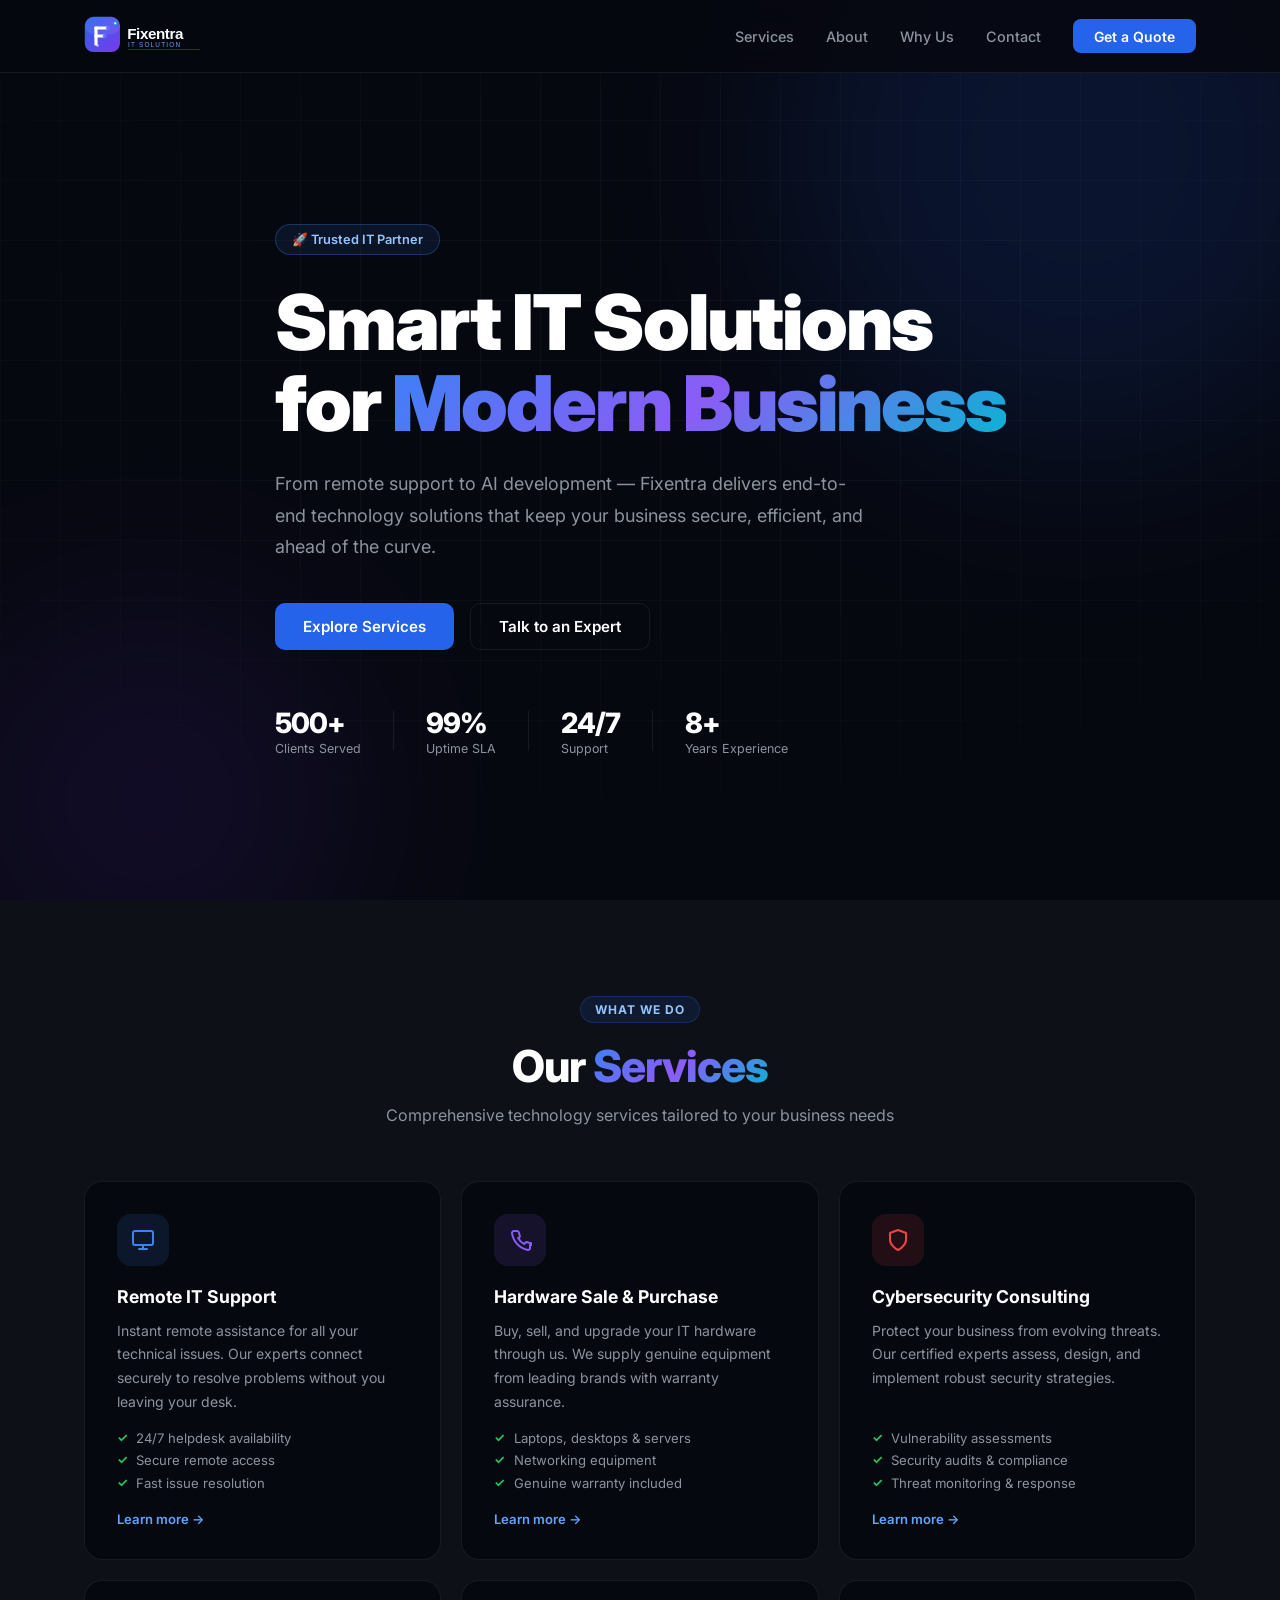
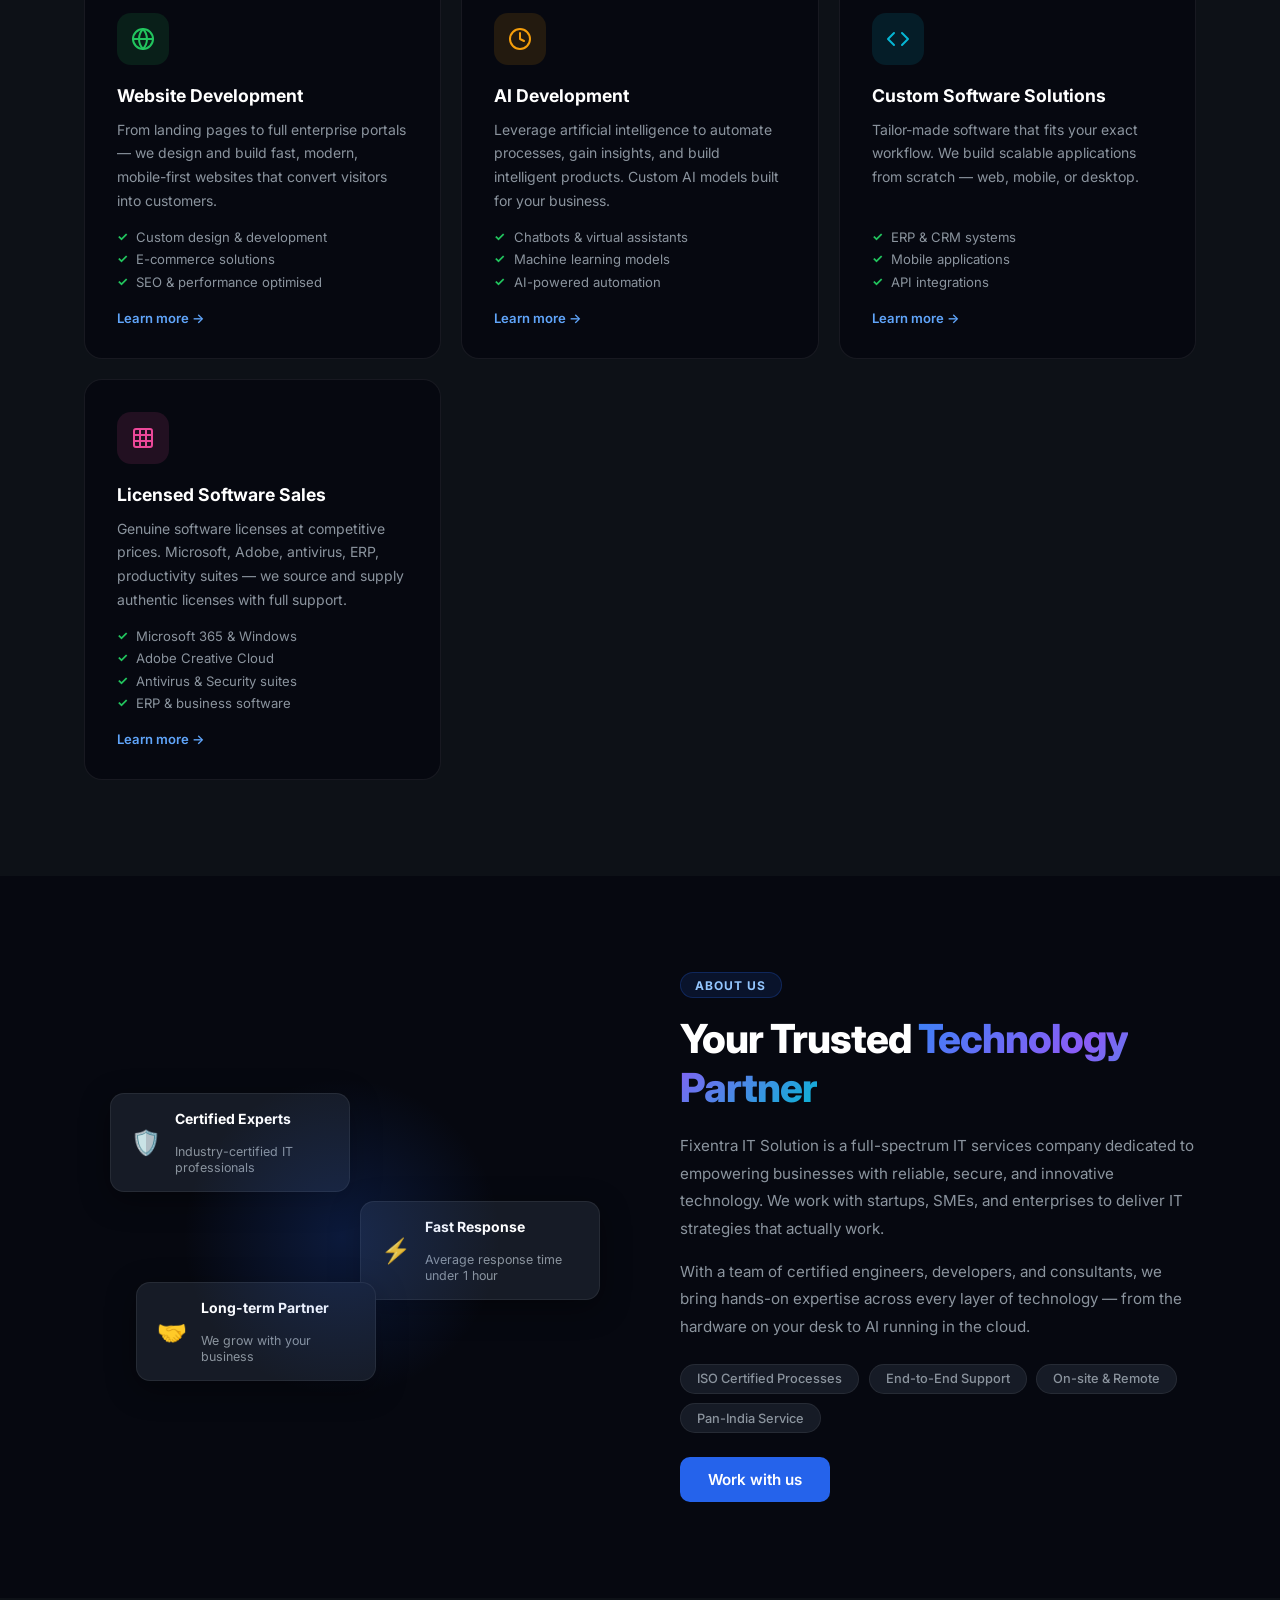
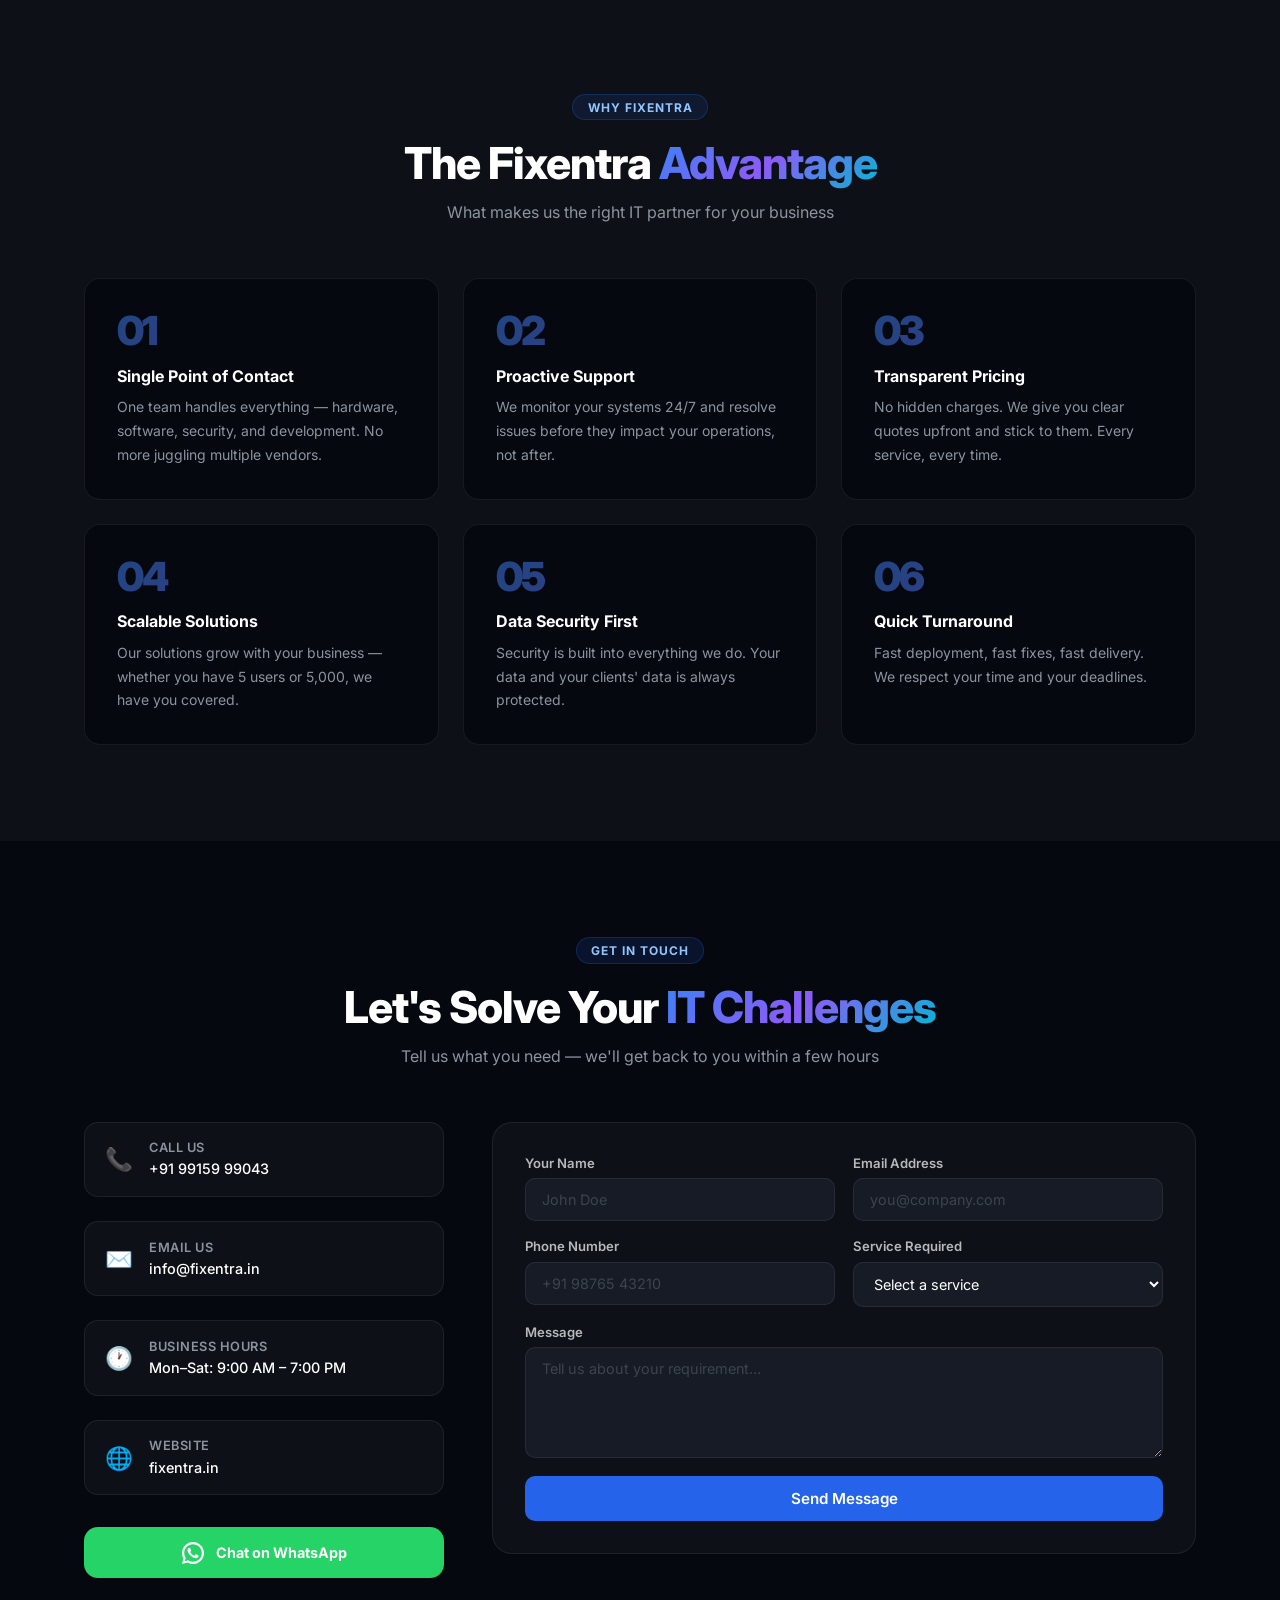
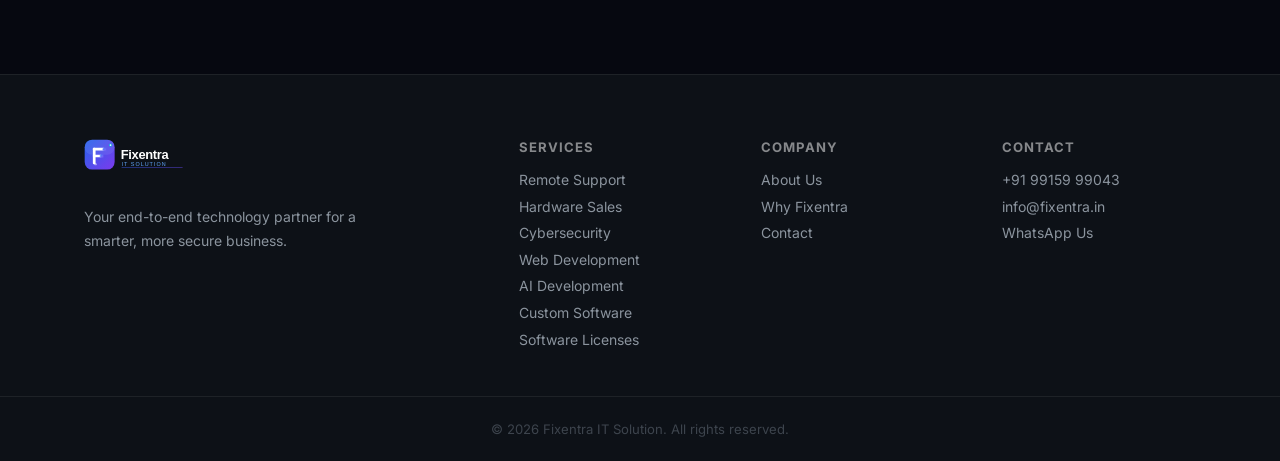
==== index.html @ c69f8faa "Add SVG logo and icon — nav, footer, favicon" ====
<!DOCTYPE html>
<html lang="en">
<head>
  <meta charset="UTF-8"/>
  <meta name="viewport" content="width=device-width, initial-scale=1.0"/>
  <meta name="description" content="Fixentra IT Solution — Remote Support, Cybersecurity, Web & AI Development, Hardware, Software Licensing and more."/>
  <title>Fixentra IT Solution</title>
  <link rel="icon" type="image/svg+xml" href="logo-icon.svg"/>
  <link rel="stylesheet" href="style.css"/>
  <link href="https://fonts.googleapis.com/css2?family=Inter:wght@300;400;500;600;700;800;900&display=swap" rel="stylesheet"/>
</head>
<body>

<!-- ═══ NAV ═══ -->
<nav class="nav" id="nav">
  <div class="nav-inner">
    <a href="#" class="nav-logo">
      <img src="logo.svg" alt="Fixentra IT Solution" class="nav-logo-img"/>
    </a>
    <ul class="nav-links">
      <li><a href="#services">Services</a></li>
      <li><a href="#about">About</a></li>
      <li><a href="#why">Why Us</a></li>
      <li><a href="#contact">Contact</a></li>
    </ul>
    <a href="#contact" class="nav-cta">Get a Quote</a>
    <button class="hamburger" id="hamburger">
      <span></span><span></span><span></span>
    </button>
  </div>
  <div class="mobile-menu" id="mobile-menu">
    <a href="#services" class="mob-link">Services</a>
    <a href="#about"    class="mob-link">About</a>
    <a href="#why"      class="mob-link">Why Us</a>
    <a href="#contact"  class="mob-link">Contact</a>
    <a href="#contact"  class="mob-link cta-mob">Get a Quote</a>
  </div>
</nav>

<!-- ═══ HERO ═══ -->
<section class="hero" id="home">
  <div class="hero-bg">
    <div class="hero-grid"></div>
    <div class="hero-glow g1"></div>
    <div class="hero-glow g2"></div>
  </div>
  <div class="container hero-content">
    <div class="hero-badge">🚀 Trusted IT Partner</div>
    <h1>Smart IT Solutions<br/>for <span class="gradient-text">Modern Business</span></h1>
    <p class="hero-sub">From remote support to AI development — Fixentra delivers end-to-end technology solutions that keep your business secure, efficient, and ahead of the curve.</p>
    <div class="hero-btns">
      <a href="#services" class="btn-primary">Explore Services</a>
      <a href="#contact"  class="btn-outline">Talk to an Expert</a>
    </div>
    <div class="hero-stats">
      <div class="h-stat"><span class="h-num">500+</span><span class="h-lbl">Clients Served</span></div>
      <div class="h-divider"></div>
      <div class="h-stat"><span class="h-num">99%</span><span class="h-lbl">Uptime SLA</span></div>
      <div class="h-divider"></div>
      <div class="h-stat"><span class="h-num">24/7</span><span class="h-lbl">Support</span></div>
      <div class="h-divider"></div>
      <div class="h-stat"><span class="h-num">8+</span><span class="h-lbl">Years Experience</span></div>
    </div>
  </div>
</section>

<!-- ═══ SERVICES ═══ -->
<section class="services section" id="services">
  <div class="container">
    <div class="section-head">
      <span class="section-tag">What We Do</span>
      <h2>Our <span class="gradient-text">Services</span></h2>
      <p>Comprehensive technology services tailored to your business needs</p>
    </div>
    <div class="services-grid">

      <div class="service-card" data-color="#3b82f6">
        <div class="sc-icon" style="background:rgba(59,130,246,.12);color:#3b82f6">
          <svg viewBox="0 0 24 24"><rect x="2" y="3" width="20" height="14" rx="2"/><line x1="8" y1="21" x2="16" y2="21"/><line x1="12" y1="17" x2="12" y2="21"/></svg>
        </div>
        <h3>Remote IT Support</h3>
        <p>Instant remote assistance for all your technical issues. Our experts connect securely to resolve problems without you leaving your desk.</p>
        <ul class="sc-list">
          <li>24/7 helpdesk availability</li>
          <li>Secure remote access</li>
          <li>Fast issue resolution</li>
        </ul>
        <a href="#contact" class="sc-link">Learn more →</a>
      </div>

      <div class="service-card" data-color="#8b5cf6">
        <div class="sc-icon" style="background:rgba(139,92,246,.12);color:#8b5cf6">
          <svg viewBox="0 0 24 24"><path d="M22 16.92v3a2 2 0 01-2.18 2A19.79 19.79 0 014 5.18 2 2 0 016 3h3a2 2 0 012 1.72c.127.96.361 1.903.7 2.81a2 2 0 01-.45 2.11L10.09 10a16 16 0 006 6l1.27-1.27a2 2 0 012.11-.45c.907.339 1.85.573 2.81.7A2 2 0 0124 17z"/></svg>
        </div>
        <h3>Hardware Sale & Purchase</h3>
        <p>Buy, sell, and upgrade your IT hardware through us. We supply genuine equipment from leading brands with warranty assurance.</p>
        <ul class="sc-list">
          <li>Laptops, desktops & servers</li>
          <li>Networking equipment</li>
          <li>Genuine warranty included</li>
        </ul>
        <a href="#contact" class="sc-link">Learn more →</a>
      </div>

      <div class="service-card" data-color="#ef4444">
        <div class="sc-icon" style="background:rgba(239,68,68,.12);color:#ef4444">
          <svg viewBox="0 0 24 24"><path d="M12 22s8-4 8-10V5l-8-3-8 3v7c0 6 8 10 8 10z"/></svg>
        </div>
        <h3>Cybersecurity Consulting</h3>
        <p>Protect your business from evolving threats. Our certified experts assess, design, and implement robust security strategies.</p>
        <ul class="sc-list">
          <li>Vulnerability assessments</li>
          <li>Security audits & compliance</li>
          <li>Threat monitoring & response</li>
        </ul>
        <a href="#contact" class="sc-link">Learn more →</a>
      </div>

      <div class="service-card" data-color="#22c55e">
        <div class="sc-icon" style="background:rgba(34,197,94,.12);color:#22c55e">
          <svg viewBox="0 0 24 24"><circle cx="12" cy="12" r="10"/><line x1="2" y1="12" x2="22" y2="12"/><path d="M12 2a15.3 15.3 0 014 10 15.3 15.3 0 01-4 10 15.3 15.3 0 01-4-10 15.3 15.3 0 014-10z"/></svg>
        </div>
        <h3>Website Development</h3>
        <p>From landing pages to full enterprise portals — we design and build fast, modern, mobile-first websites that convert visitors into customers.</p>
        <ul class="sc-list">
          <li>Custom design & development</li>
          <li>E-commerce solutions</li>
          <li>SEO & performance optimised</li>
        </ul>
        <a href="#contact" class="sc-link">Learn more →</a>
      </div>

      <div class="service-card" data-color="#f59e0b">
        <div class="sc-icon" style="background:rgba(245,158,11,.12);color:#f59e0b">
          <svg viewBox="0 0 24 24"><path d="M12 2a10 10 0 110 20A10 10 0 0112 2z"/><path d="M12 6v6l4 2"/></svg>
        </div>
        <h3>AI Development</h3>
        <p>Leverage artificial intelligence to automate processes, gain insights, and build intelligent products. Custom AI models built for your business.</p>
        <ul class="sc-list">
          <li>Chatbots & virtual assistants</li>
          <li>Machine learning models</li>
          <li>AI-powered automation</li>
        </ul>
        <a href="#contact" class="sc-link">Learn more →</a>
      </div>

      <div class="service-card" data-color="#06b6d4">
        <div class="sc-icon" style="background:rgba(6,182,212,.12);color:#06b6d4">
          <svg viewBox="0 0 24 24"><polyline points="16 18 22 12 16 6"/><polyline points="8 6 2 12 8 18"/></svg>
        </div>
        <h3>Custom Software Solutions</h3>
        <p>Tailor-made software that fits your exact workflow. We build scalable applications from scratch — web, mobile, or desktop.</p>
        <ul class="sc-list">
          <li>ERP & CRM systems</li>
          <li>Mobile applications</li>
          <li>API integrations</li>
        </ul>
        <a href="#contact" class="sc-link">Learn more →</a>
      </div>

      <div class="service-card service-wide" data-color="#ec4899">
        <div class="sc-icon" style="background:rgba(236,72,153,.12);color:#ec4899">
          <svg viewBox="0 0 24 24"><rect x="3" y="3" width="18" height="18" rx="2"/><line x1="9" y1="3" x2="9" y2="21"/><line x1="15" y1="3" x2="15" y2="21"/><line x1="3" y1="9" x2="21" y2="9"/><line x1="3" y1="15" x2="21" y2="15"/></svg>
        </div>
        <h3>Licensed Software Sales</h3>
        <p>Genuine software licenses at competitive prices. Microsoft, Adobe, antivirus, ERP, productivity suites — we source and supply authentic licenses with full support.</p>
        <ul class="sc-list sc-list-wide">
          <li>Microsoft 365 & Windows</li>
          <li>Adobe Creative Cloud</li>
          <li>Antivirus & Security suites</li>
          <li>ERP & business software</li>
        </ul>
        <a href="#contact" class="sc-link">Learn more →</a>
      </div>

    </div>
  </div>
</section>

<!-- ═══ ABOUT ═══ -->
<section class="about section" id="about">
  <div class="container about-inner">
    <div class="about-visual">
      <div class="about-card ac1">
        <div class="ac-icon">🛡️</div>
        <div><strong>Certified Experts</strong><br/><span>Industry-certified IT professionals</span></div>
      </div>
      <div class="about-card ac2">
        <div class="ac-icon">⚡</div>
        <div><strong>Fast Response</strong><br/><span>Average response time under 1 hour</span></div>
      </div>
      <div class="about-card ac3">
        <div class="ac-icon">🤝</div>
        <div><strong>Long-term Partner</strong><br/><span>We grow with your business</span></div>
      </div>
      <div class="about-blob"></div>
    </div>
    <div class="about-text">
      <span class="section-tag">About Us</span>
      <h2>Your Trusted <span class="gradient-text">Technology Partner</span></h2>
      <p>Fixentra IT Solution is a full-spectrum IT services company dedicated to empowering businesses with reliable, secure, and innovative technology. We work with startups, SMEs, and enterprises to deliver IT strategies that actually work.</p>
      <p>With a team of certified engineers, developers, and consultants, we bring hands-on expertise across every layer of technology — from the hardware on your desk to AI running in the cloud.</p>
      <div class="about-pills">
        <span>ISO Certified Processes</span>
        <span>End-to-End Support</span>
        <span>On-site & Remote</span>
        <span>Pan-India Service</span>
      </div>
      <a href="#contact" class="btn-primary">Work with us</a>
    </div>
  </div>
</section>

<!-- ═══ WHY US ═══ -->
<section class="why section" id="why">
  <div class="container">
    <div class="section-head">
      <span class="section-tag">Why Fixentra</span>
      <h2>The Fixentra <span class="gradient-text">Advantage</span></h2>
      <p>What makes us the right IT partner for your business</p>
    </div>
    <div class="why-grid">
      <div class="why-card">
        <div class="why-num">01</div>
        <h3>Single Point of Contact</h3>
        <p>One team handles everything — hardware, software, security, and development. No more juggling multiple vendors.</p>
      </div>
      <div class="why-card">
        <div class="why-num">02</div>
        <h3>Proactive Support</h3>
        <p>We monitor your systems 24/7 and resolve issues before they impact your operations, not after.</p>
      </div>
      <div class="why-card">
        <div class="why-num">03</div>
        <h3>Transparent Pricing</h3>
        <p>No hidden charges. We give you clear quotes upfront and stick to them. Every service, every time.</p>
      </div>
      <div class="why-card">
        <div class="why-num">04</div>
        <h3>Scalable Solutions</h3>
        <p>Our solutions grow with your business — whether you have 5 users or 5,000, we have you covered.</p>
      </div>
      <div class="why-card">
        <div class="why-num">05</div>
        <h3>Data Security First</h3>
        <p>Security is built into everything we do. Your data and your clients' data is always protected.</p>
      </div>
      <div class="why-card">
        <div class="why-num">06</div>
        <h3>Quick Turnaround</h3>
        <p>Fast deployment, fast fixes, fast delivery. We respect your time and your deadlines.</p>
      </div>
    </div>
  </div>
</section>

<!-- ═══ CONTACT ═══ -->
<section class="contact section" id="contact">
  <div class="container">
    <div class="section-head">
      <span class="section-tag">Get In Touch</span>
      <h2>Let's Solve Your <span class="gradient-text">IT Challenges</span></h2>
      <p>Tell us what you need — we'll get back to you within a few hours</p>
    </div>
    <div class="contact-inner">
      <div class="contact-info">
        <div class="ci-item">
          <div class="ci-icon">📞</div>
          <div>
            <strong>Call Us</strong>
            <a href="tel:+919915999043">+91 99159 99043</a>
          </div>
        </div>
        <div class="ci-item">
          <div class="ci-icon">✉️</div>
          <div>
            <strong>Email Us</strong>
            <a href="mailto:info@fixentra.in">info@fixentra.in</a>
          </div>
        </div>
        <div class="ci-item">
          <div class="ci-icon">🕐</div>
          <div>
            <strong>Business Hours</strong>
            <span>Mon–Sat: 9:00 AM – 7:00 PM</span>
          </div>
        </div>
        <div class="ci-item">
          <div class="ci-icon">🌐</div>
          <div>
            <strong>Website</strong>
            <span>fixentra.in</span>
          </div>
        </div>
        <a href="https://wa.me/919915999043?text=Hi%20Fixentra%2C%20I%20need%20IT%20support" target="_blank" class="whatsapp-btn">
          <svg viewBox="0 0 24 24" fill="currentColor"><path d="M17.472 14.382c-.297-.149-1.758-.867-2.03-.967-.273-.099-.471-.148-.67.15-.197.297-.767.966-.94 1.164-.173.199-.347.223-.644.075-.297-.15-1.255-.463-2.39-1.475-.883-.788-1.48-1.761-1.653-2.059-.173-.297-.018-.458.13-.606.134-.133.298-.347.446-.52.149-.174.198-.298.298-.497.099-.198.05-.371-.025-.52-.075-.149-.669-1.612-.916-2.207-.242-.579-.487-.5-.669-.51-.173-.008-.371-.01-.57-.01-.198 0-.52.074-.792.372-.272.297-1.04 1.016-1.04 2.479 0 1.462 1.065 2.875 1.213 3.074.149.198 2.096 3.2 5.077 4.487.709.306 1.262.489 1.694.625.712.227 1.36.195 1.871.118.571-.085 1.758-.719 2.006-1.413.248-.694.248-1.289.173-1.413-.074-.124-.272-.198-.57-.347z"/><path d="M12 0C5.373 0 0 5.373 0 12c0 2.127.558 4.122 1.532 5.852L.057 23.886l6.195-1.624A11.93 11.93 0 0012 24c6.627 0 12-5.373 12-12S18.627 0 12 0zm0 21.6a9.575 9.575 0 01-4.934-1.366l-.354-.21-3.678.964.981-3.585-.23-.368A9.57 9.57 0 012.4 12C2.4 6.698 6.698 2.4 12 2.4S21.6 6.698 21.6 12 17.302 21.6 12 21.6z"/></svg>
          Chat on WhatsApp
        </a>
      </div>
      <form class="contact-form" id="contact-form">
        <div class="cf-row">
          <div class="cf-group">
            <label>Your Name</label>
            <input type="text" placeholder="John Doe" required/>
          </div>
          <div class="cf-group">
            <label>Email Address</label>
            <input type="email" placeholder="you@company.com" required/>
          </div>
        </div>
        <div class="cf-row">
          <div class="cf-group">
            <label>Phone Number</label>
            <input type="tel" placeholder="+91 98765 43210"/>
          </div>
          <div class="cf-group">
            <label>Service Required</label>
            <select>
              <option value="">Select a service</option>
              <option>Remote IT Support</option>
              <option>Hardware Sale / Purchase</option>
              <option>Cybersecurity Consulting</option>
              <option>Website Development</option>
              <option>AI Development</option>
              <option>Custom Software Solution</option>
              <option>Licensed Software</option>
              <option>Other</option>
            </select>
          </div>
        </div>
        <div class="cf-group">
          <label>Message</label>
          <textarea rows="5" placeholder="Tell us about your requirement…" required></textarea>
        </div>
        <button type="submit" class="btn-primary full-w">Send Message</button>
        <div class="form-success" id="form-success">✅ Message sent! We'll get back to you soon.</div>
      </form>
    </div>
  </div>
</section>

<!-- ═══ FOOTER ═══ -->
<footer class="footer">
  <div class="container footer-inner">
    <div class="footer-brand">
      <div class="footer-logo">
        <img src="logo.svg" alt="Fixentra IT Solution" class="footer-logo-img"/>
      </div>
      <p>Your end-to-end technology partner for a smarter, more secure business.</p>
    </div>
    <div class="footer-links">
      <strong>Services</strong>
      <a href="#services">Remote Support</a>
      <a href="#services">Hardware Sales</a>
      <a href="#services">Cybersecurity</a>
      <a href="#services">Web Development</a>
      <a href="#services">AI Development</a>
      <a href="#services">Custom Software</a>
      <a href="#services">Software Licenses</a>
    </div>
    <div class="footer-links">
      <strong>Company</strong>
      <a href="#about">About Us</a>
      <a href="#why">Why Fixentra</a>
      <a href="#contact">Contact</a>
    </div>
    <div class="footer-contact">
      <strong>Contact</strong>
      <a href="tel:+919915999043">+91 99159 99043</a>
      <a href="mailto:info@fixentra.in">info@fixentra.in</a>
      <a href="https://wa.me/919915999043" target="_blank">WhatsApp Us</a>
    </div>
  </div>
  <div class="footer-bottom">
    <p>© 2026 Fixentra IT Solution. All rights reserved.</p>
  </div>
</footer>

<script src="script.js"></script>
</body>
</html>
---- style.css ----
*, *::before, *::after { box-sizing: border-box; margin: 0; padding: 0; }

:root {
  --bg: #060810;
  --surface: #0d1117;
  --surface2: #161b26;
  --border: rgba(255,255,255,0.07);
  --white: #ffffff;
  --gray: #8b949e;
  --gray2: #3d444d;
  --accent: #2563eb;
  --accent2: #7c3aed;
  --cyan: #06b6d4;
  --green: #22c55e;
  --red: #ef4444;
}

html { scroll-behavior: smooth; }
body { font-family: 'Inter', sans-serif; background: var(--bg); color: var(--white); overflow-x: hidden; }

.container { max-width: 1160px; margin: 0 auto; padding: 0 1.5rem; }
.section { padding: 6rem 0; }

.gradient-text {
  background: linear-gradient(135deg, #3b82f6, #8b5cf6, #06b6d4);
  -webkit-background-clip: text; -webkit-text-fill-color: transparent;
  background-clip: text;
}

/* ── NAV ── */
.nav {
  position: fixed; top: 0; left: 0; right: 0; z-index: 100;
  background: rgba(6,8,16,0.85); backdrop-filter: blur(16px);
  border-bottom: 1px solid var(--border);
  transition: all .3s;
}
.nav.scrolled { background: rgba(6,8,16,0.97); box-shadow: 0 4px 30px rgba(0,0,0,.5); }

.nav-inner {
  max-width: 1160px; margin: 0 auto; padding: 1rem 1.5rem;
  display: flex; align-items: center; gap: 2rem;
}

.nav-logo {
  display: flex; align-items: center; gap: .75rem;
  text-decoration: none; flex-shrink: 0;
}
.logo-mark {
  width: 38px; height: 38px; border-radius: 10px;
  background: linear-gradient(135deg, var(--accent), var(--accent2));
  display: flex; align-items: center; justify-content: center;
  font-weight: 900; font-size: .85rem; color: white;
}
.logo-mark.sm { width: 32px; height: 32px; font-size: .78rem; }
.nav-logo span { font-size: 1rem; font-weight: 700; color: var(--white); }
.nav-logo em { font-style: normal; color: var(--gray); font-weight: 400; }

.nav-logo-img    { height: 40px; width: auto; display: block; }
.footer-logo-img { height: 34px; width: auto; display: block; margin-bottom: 1rem; }

.nav-links { display: flex; gap: 2rem; list-style: none; margin-left: auto; }
.nav-links a {
  text-decoration: none; color: var(--gray); font-size: .9rem; font-weight: 500;
  transition: color .2s; padding: .25rem 0;
}
.nav-links a:hover { color: var(--white); }

.nav-cta {
  padding: .55rem 1.3rem; background: var(--accent); color: white;
  text-decoration: none; border-radius: 8px; font-size: .875rem;
  font-weight: 600; transition: background .2s, transform .1s; flex-shrink: 0;
}
.nav-cta:hover { background: #1d4ed8; transform: translateY(-1px); }

.hamburger { display: none; flex-direction: column; gap: 5px; background: none; border: none; cursor: pointer; padding: 4px; }
.hamburger span { display: block; width: 22px; height: 2px; background: var(--white); border-radius: 2px; transition: all .3s; }
.hamburger.open span:nth-child(1) { transform: rotate(45deg) translate(5px, 5px); }
.hamburger.open span:nth-child(2) { opacity: 0; }
.hamburger.open span:nth-child(3) { transform: rotate(-45deg) translate(5px, -5px); }

.mobile-menu {
  display: none; flex-direction: column; padding: 1rem 1.5rem 1.5rem;
  border-top: 1px solid var(--border); gap: .25rem;
}
.mobile-menu.open { display: flex; }
.mob-link {
  padding: .75rem 1rem; color: var(--gray); text-decoration: none;
  font-size: .9rem; font-weight: 500; border-radius: 8px; transition: all .2s;
}
.mob-link:hover { background: var(--surface2); color: var(--white); }
.cta-mob { background: var(--accent); color: white !important; text-align: center; margin-top: .5rem; }

/* ── HERO ── */
.hero {
  min-height: 100vh; display: flex; align-items: center;
  padding-top: 80px; position: relative; overflow: hidden;
}

.hero-bg { position: absolute; inset: 0; pointer-events: none; }
.hero-grid {
  position: absolute; inset: 0;
  background-image: linear-gradient(rgba(255,255,255,.03) 1px, transparent 1px),
                    linear-gradient(90deg, rgba(255,255,255,.03) 1px, transparent 1px);
  background-size: 60px 60px;
  mask-image: radial-gradient(ellipse 80% 60% at 50% 40%, black 40%, transparent 100%);
}
.hero-glow {
  position: absolute; border-radius: 50%; filter: blur(100px); opacity: .35;
}
.g1 { width: 600px; height: 600px; background: rgba(37,99,235,.4); top: -150px; right: -100px; }
.g2 { width: 400px; height: 400px; background: rgba(124,58,237,.3); bottom: -100px; left: -50px; }

.hero-content { position: relative; z-index: 2; padding: 4rem 0; }

.hero-badge {
  display: inline-flex; align-items: center; gap: .5rem;
  padding: .45rem 1rem; border: 1px solid rgba(59,130,246,.3);
  background: rgba(59,130,246,.1); border-radius: 50px;
  font-size: .8rem; font-weight: 600; color: #93c5fd;
  margin-bottom: 1.75rem;
}

.hero h1 {
  font-size: clamp(2.8rem, 6vw, 5rem); font-weight: 900;
  letter-spacing: -2px; line-height: 1.05; margin-bottom: 1.5rem;
}

.hero-sub {
  font-size: 1.125rem; color: var(--gray); max-width: 600px;
  line-height: 1.75; margin-bottom: 2.5rem;
}

.hero-btns { display: flex; gap: 1rem; flex-wrap: wrap; margin-bottom: 3.5rem; }

.btn-primary {
  padding: .8rem 1.75rem; background: var(--accent); color: white;
  text-decoration: none; border-radius: 10px; font-weight: 600;
  font-size: .95rem; transition: background .2s, transform .1s;
  display: inline-flex; align-items: center;
}
.btn-primary:hover { background: #1d4ed8; transform: translateY(-2px); }

.btn-outline {
  padding: .8rem 1.75rem; background: transparent; color: var(--white);
  text-decoration: none; border-radius: 10px; font-weight: 600;
  font-size: .95rem; border: 1px solid var(--border);
  transition: border-color .2s, background .2s;
  display: inline-flex; align-items: center;
}
.btn-outline:hover { border-color: rgba(255,255,255,.3); background: rgba(255,255,255,.05); }

.hero-stats {
  display: flex; align-items: center; gap: 2rem; flex-wrap: wrap;
}
.h-stat { display: flex; flex-direction: column; }
.h-num { font-size: 1.75rem; font-weight: 800; letter-spacing: -1px; }
.h-lbl { font-size: .78rem; color: var(--gray); margin-top: .1rem; }
.h-divider { width: 1px; height: 40px; background: var(--border); }

/* ── SECTION HEADER ── */
.section-head { text-align: center; margin-bottom: 3.5rem; }
.section-tag {
  display: inline-block; padding: .3rem .9rem;
  background: rgba(37,99,235,.12); border: 1px solid rgba(37,99,235,.25);
  color: #93c5fd; border-radius: 50px; font-size: .75rem;
  font-weight: 700; letter-spacing: 1px; text-transform: uppercase; margin-bottom: 1rem;
}
.section-head h2 { font-size: clamp(2rem, 4vw, 2.75rem); font-weight: 800; letter-spacing: -1px; margin-bottom: .75rem; }
.section-head p { color: var(--gray); font-size: 1rem; max-width: 520px; margin: 0 auto; }

/* ── SERVICES ── */
.services { background: var(--surface); }

.services-grid {
  display: grid;
  grid-template-columns: repeat(3, 1fr);
  gap: 1.25rem;
}

.service-card {
  background: var(--bg); border: 1px solid var(--border);
  border-radius: 18px; padding: 2rem;
  transition: transform .25s, border-color .25s, box-shadow .25s;
  display: flex; flex-direction: column;
}
.service-card:hover {
  transform: translateY(-5px);
  border-color: rgba(255,255,255,.14);
  box-shadow: 0 20px 60px rgba(0,0,0,.4);
}
.service-wide { grid-column: span 1; }

.sc-icon {
  width: 52px; height: 52px; border-radius: 14px;
  display: flex; align-items: center; justify-content: center;
  margin-bottom: 1.25rem;
}
.sc-icon svg { width: 24px; height: 24px; stroke: currentColor; fill: none; stroke-width: 2; stroke-linecap: round; stroke-linejoin: round; }

.service-card h3 { font-size: 1.1rem; font-weight: 700; margin-bottom: .75rem; }
.service-card p { font-size: .875rem; color: var(--gray); line-height: 1.7; margin-bottom: 1rem; flex: 1; }

.sc-list { list-style: none; margin-bottom: 1.25rem; display: flex; flex-direction: column; gap: .4rem; }
.sc-list li { font-size: .82rem; color: var(--gray); padding-left: 1.2rem; position: relative; }
.sc-list li::before { content: '✓'; position: absolute; left: 0; color: var(--green); font-weight: 700; font-size: .78rem; }
.sc-list-wide { flex-direction: row; flex-wrap: wrap; gap: .4rem 1.5rem; }

.sc-link { font-size: .82rem; font-weight: 600; color: #60a5fa; text-decoration: none; transition: color .2s; margin-top: auto; }
.sc-link:hover { color: #93c5fd; }

/* ── ABOUT ── */
.about-inner {
  display: grid; grid-template-columns: 1fr 1fr; gap: 5rem; align-items: center;
}

.about-visual { position: relative; min-height: 360px; }
.about-blob {
  position: absolute; width: 320px; height: 320px; border-radius: 50%;
  background: radial-gradient(circle, rgba(37,99,235,.2) 0%, transparent 70%);
  top: 50%; left: 50%; transform: translate(-50%,-50%);
  pointer-events: none;
}
.about-card {
  position: absolute; background: var(--surface2);
  border: 1px solid var(--border); border-radius: 14px;
  padding: 1rem 1.25rem; display: flex; align-items: center; gap: .9rem;
  box-shadow: 0 8px 30px rgba(0,0,0,.4);
  font-size: .85rem; max-width: 240px;
}
.about-card strong { display: block; font-weight: 700; font-size: .875rem; }
.about-card span { color: var(--gray); font-size: .78rem; }
.ac-icon { font-size: 1.5rem; flex-shrink: 0; }
.ac1 { top: 10%; left: 5%; }
.ac2 { top: 40%; right: 0; }
.ac3 { bottom: 10%; left: 10%; }

.about-text .section-tag { margin-bottom: 1rem; }
.about-text h2 { font-size: clamp(1.75rem, 3.5vw, 2.5rem); font-weight: 800; letter-spacing: -1px; margin-bottom: 1.25rem; }
.about-text p { color: var(--gray); font-size: .95rem; line-height: 1.8; margin-bottom: 1rem; }

.about-pills { display: flex; flex-wrap: wrap; gap: .6rem; margin: 1.5rem 0; }
.about-pills span {
  padding: .4rem 1rem; background: var(--surface2);
  border: 1px solid var(--border); border-radius: 50px;
  font-size: .8rem; font-weight: 500; color: var(--gray);
}

/* ── WHY ── */
.why { background: var(--surface); }

.why-grid {
  display: grid; grid-template-columns: repeat(3, 1fr); gap: 1.5rem;
}

.why-card {
  background: var(--bg); border: 1px solid var(--border);
  border-radius: 16px; padding: 2rem;
  transition: border-color .25s, transform .25s;
}
.why-card:hover { border-color: rgba(37,99,235,.4); transform: translateY(-3px); }

.why-num {
  font-size: 2.5rem; font-weight: 900; letter-spacing: -2px;
  background: linear-gradient(135deg, rgba(59,130,246,.5), rgba(139,92,246,.5));
  -webkit-background-clip: text; -webkit-text-fill-color: transparent;
  background-clip: text; margin-bottom: .9rem; line-height: 1;
}
.why-card h3 { font-size: 1rem; font-weight: 700; margin-bottom: .6rem; }
.why-card p { font-size: .875rem; color: var(--gray); line-height: 1.7; }

/* ── CONTACT ── */
.contact-inner {
  display: grid; grid-template-columns: 360px 1fr; gap: 3rem; align-items: start;
}

.contact-info { display: flex; flex-direction: column; gap: 1.5rem; }

.ci-item {
  display: flex; align-items: center; gap: 1rem;
  padding: 1.1rem 1.25rem; background: var(--surface);
  border: 1px solid var(--border); border-radius: 14px;
}
.ci-icon { font-size: 1.4rem; flex-shrink: 0; }
.ci-item strong { display: block; font-size: .8rem; color: var(--gray); font-weight: 600; text-transform: uppercase; letter-spacing: .5px; margin-bottom: .2rem; }
.ci-item a, .ci-item span { font-size: .9rem; font-weight: 500; color: var(--white); text-decoration: none; }
.ci-item a:hover { color: #60a5fa; }

.whatsapp-btn {
  display: flex; align-items: center; justify-content: center; gap: .75rem;
  padding: .9rem; background: #25d366; color: white;
  text-decoration: none; border-radius: 14px; font-weight: 700;
  font-size: .9rem; transition: background .2s, transform .1s;
  margin-top: .5rem;
}
.whatsapp-btn:hover { background: #1ebe5d; transform: translateY(-2px); }
.whatsapp-btn svg { width: 22px; height: 22px; }

.contact-form {
  background: var(--surface); border: 1px solid var(--border);
  border-radius: 20px; padding: 2rem;
}

.cf-row { display: grid; grid-template-columns: 1fr 1fr; gap: 1.1rem; }
.cf-group { display: flex; flex-direction: column; gap: .45rem; margin-bottom: 1.1rem; }
.cf-group label { font-size: .82rem; font-weight: 600; color: rgba(255,255,255,.7); }

.cf-group input,
.cf-group select,
.cf-group textarea {
  padding: .75rem 1rem; background: var(--surface2);
  border: 1px solid var(--border); border-radius: 10px;
  color: var(--white); font-family: inherit; font-size: .9rem;
  outline: none; transition: border-color .2s; resize: vertical;
}
.cf-group input:focus,
.cf-group select:focus,
.cf-group textarea:focus { border-color: var(--accent); }
.cf-group input::placeholder,
.cf-group textarea::placeholder { color: var(--gray2); }
.cf-group select option { background: #161b26; }

.full-w { width: 100%; justify-content: center; cursor: pointer; border: none; font-family: inherit; }
.full-w:hover { background: #1d4ed8; }

.form-success {
  display: none; text-align: center; color: var(--green);
  font-size: .875rem; font-weight: 600; margin-top: 1rem;
  padding: .75rem; background: rgba(34,197,94,.1);
  border-radius: 8px; border: 1px solid rgba(34,197,94,.2);
}
.form-success.show { display: block; }

/* ── FOOTER ── */
.footer { background: var(--surface); border-top: 1px solid var(--border); padding: 4rem 0 0; }

.footer-inner {
  display: grid; grid-template-columns: 2fr 1fr 1fr 1fr; gap: 3rem;
  padding-bottom: 3rem;
}

.footer-logo { display: flex; align-items: center; gap: .75rem; margin-bottom: 1rem; }
.footer-logo span { font-size: .95rem; font-weight: 700; }
.footer-brand p { color: var(--gray); font-size: .875rem; line-height: 1.7; max-width: 280px; }

.footer-links { display: flex; flex-direction: column; gap: .6rem; }
.footer-links strong { font-size: .82rem; font-weight: 700; text-transform: uppercase; letter-spacing: 1px; color: rgba(255,255,255,.5); margin-bottom: .4rem; }
.footer-links a { color: var(--gray); text-decoration: none; font-size: .875rem; transition: color .2s; }
.footer-links a:hover { color: var(--white); }

.footer-contact { display: flex; flex-direction: column; gap: .6rem; }
.footer-contact strong { font-size: .82rem; font-weight: 700; text-transform: uppercase; letter-spacing: 1px; color: rgba(255,255,255,.5); margin-bottom: .4rem; }
.footer-contact a { color: var(--gray); text-decoration: none; font-size: .875rem; transition: color .2s; }
.footer-contact a:hover { color: var(--white); }

.footer-bottom {
  border-top: 1px solid var(--border); padding: 1.5rem 0;
  text-align: center;
}
.footer-bottom p { color: var(--gray2); font-size: .82rem; }

/* ── SCROLL ANIMATIONS ── */
.reveal { opacity: 0; transform: translateY(30px); transition: opacity .6s ease, transform .6s ease; }
.reveal.visible { opacity: 1; transform: translateY(0); }

/* ── SCROLLBAR ── */
::-webkit-scrollbar { width: 6px; }
::-webkit-scrollbar-track { background: var(--bg); }
::-webkit-scrollbar-thumb { background: var(--surface2); border-radius: 3px; }

/* ── RESPONSIVE ── */
@media (max-width: 1024px) {
  .services-grid { grid-template-columns: repeat(2, 1fr); }
  .why-grid { grid-template-columns: repeat(2, 1fr); }
  .about-inner { grid-template-columns: 1fr; gap: 3rem; }
  .about-visual { min-height: 260px; }
  .footer-inner { grid-template-columns: 1fr 1fr; gap: 2rem; }
}

@media (max-width: 768px) {
  .nav-links, .nav-cta { display: none; }
  .hamburger { display: flex; margin-left: auto; }
  .section { padding: 4rem 0; }
  .hero h1 { font-size: clamp(2.2rem, 8vw, 3rem); }
  .services-grid { grid-template-columns: 1fr; }
  .why-grid { grid-template-columns: 1fr; }
  .contact-inner { grid-template-columns: 1fr; }
  .cf-row { grid-template-columns: 1fr; }
  .hero-stats { gap: 1.25rem; }
  .h-divider { display: none; }
  .footer-inner { grid-template-columns: 1fr; gap: 2rem; }
}
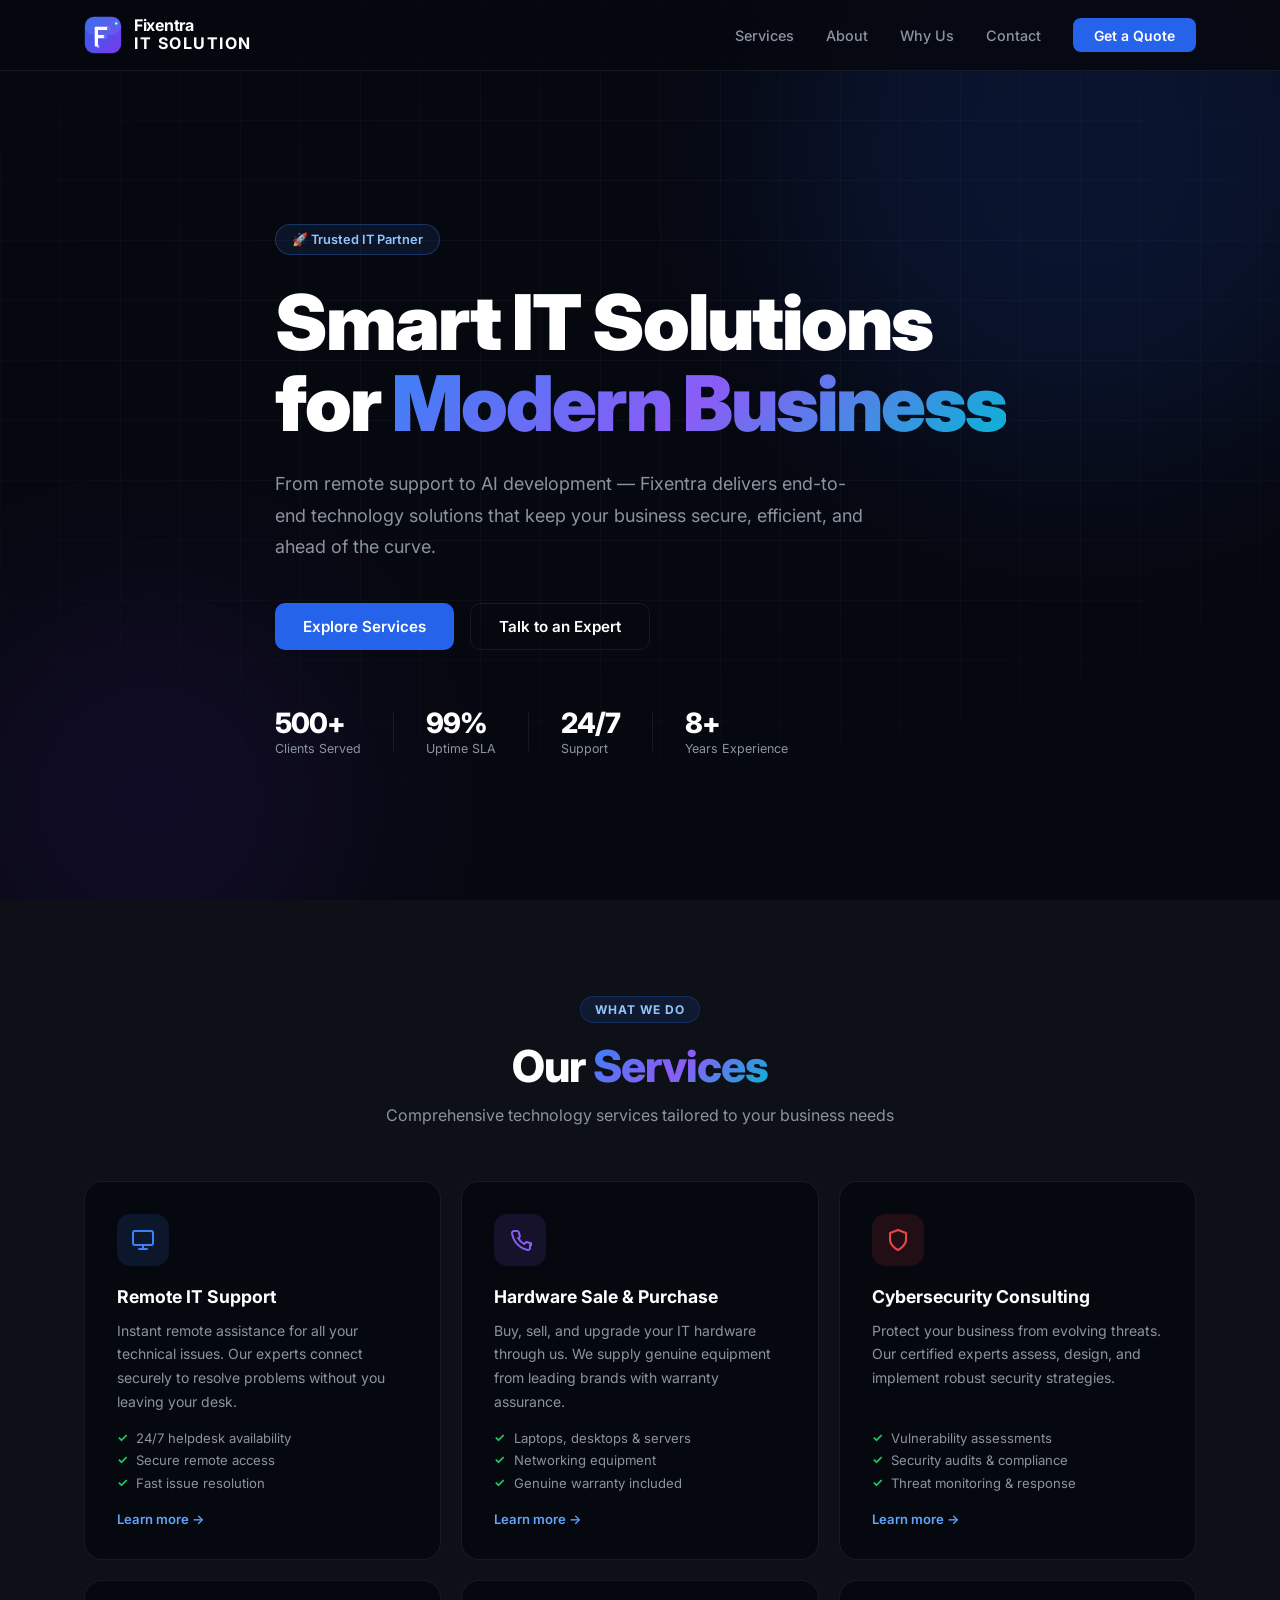
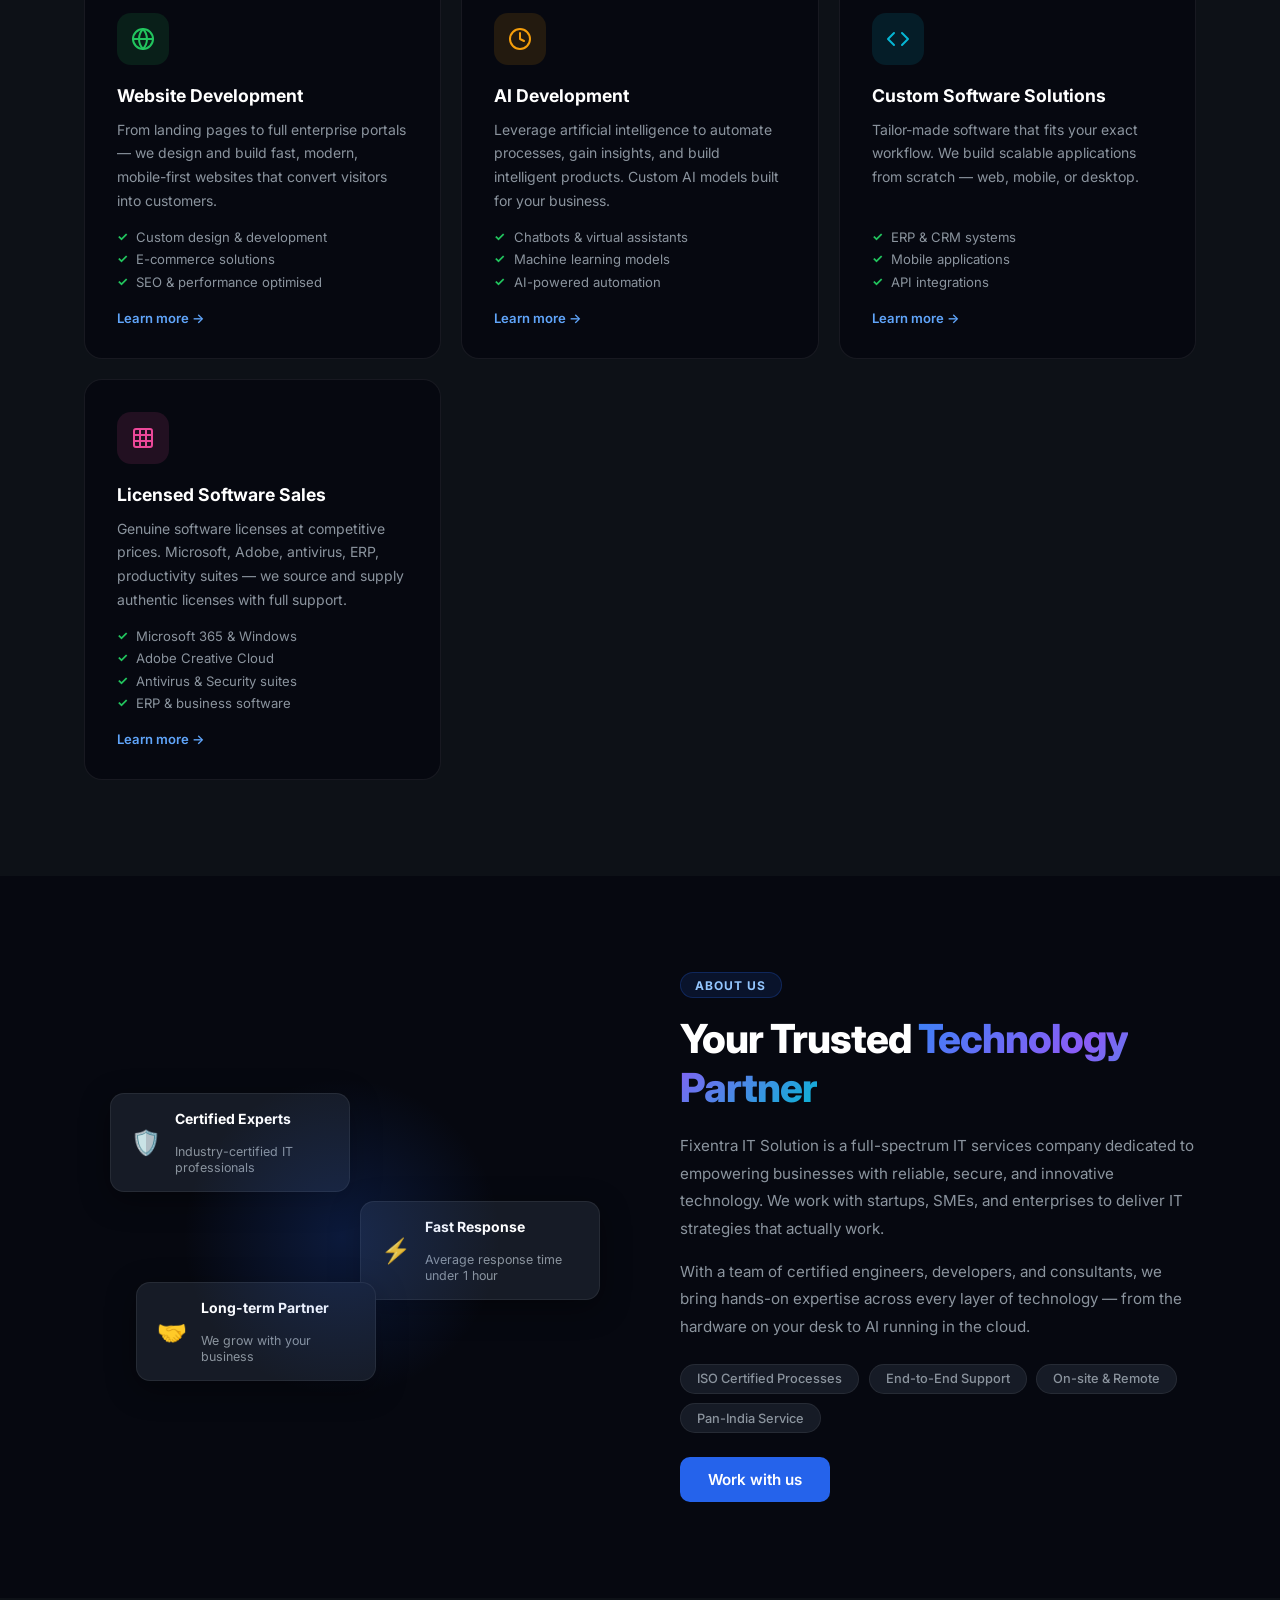
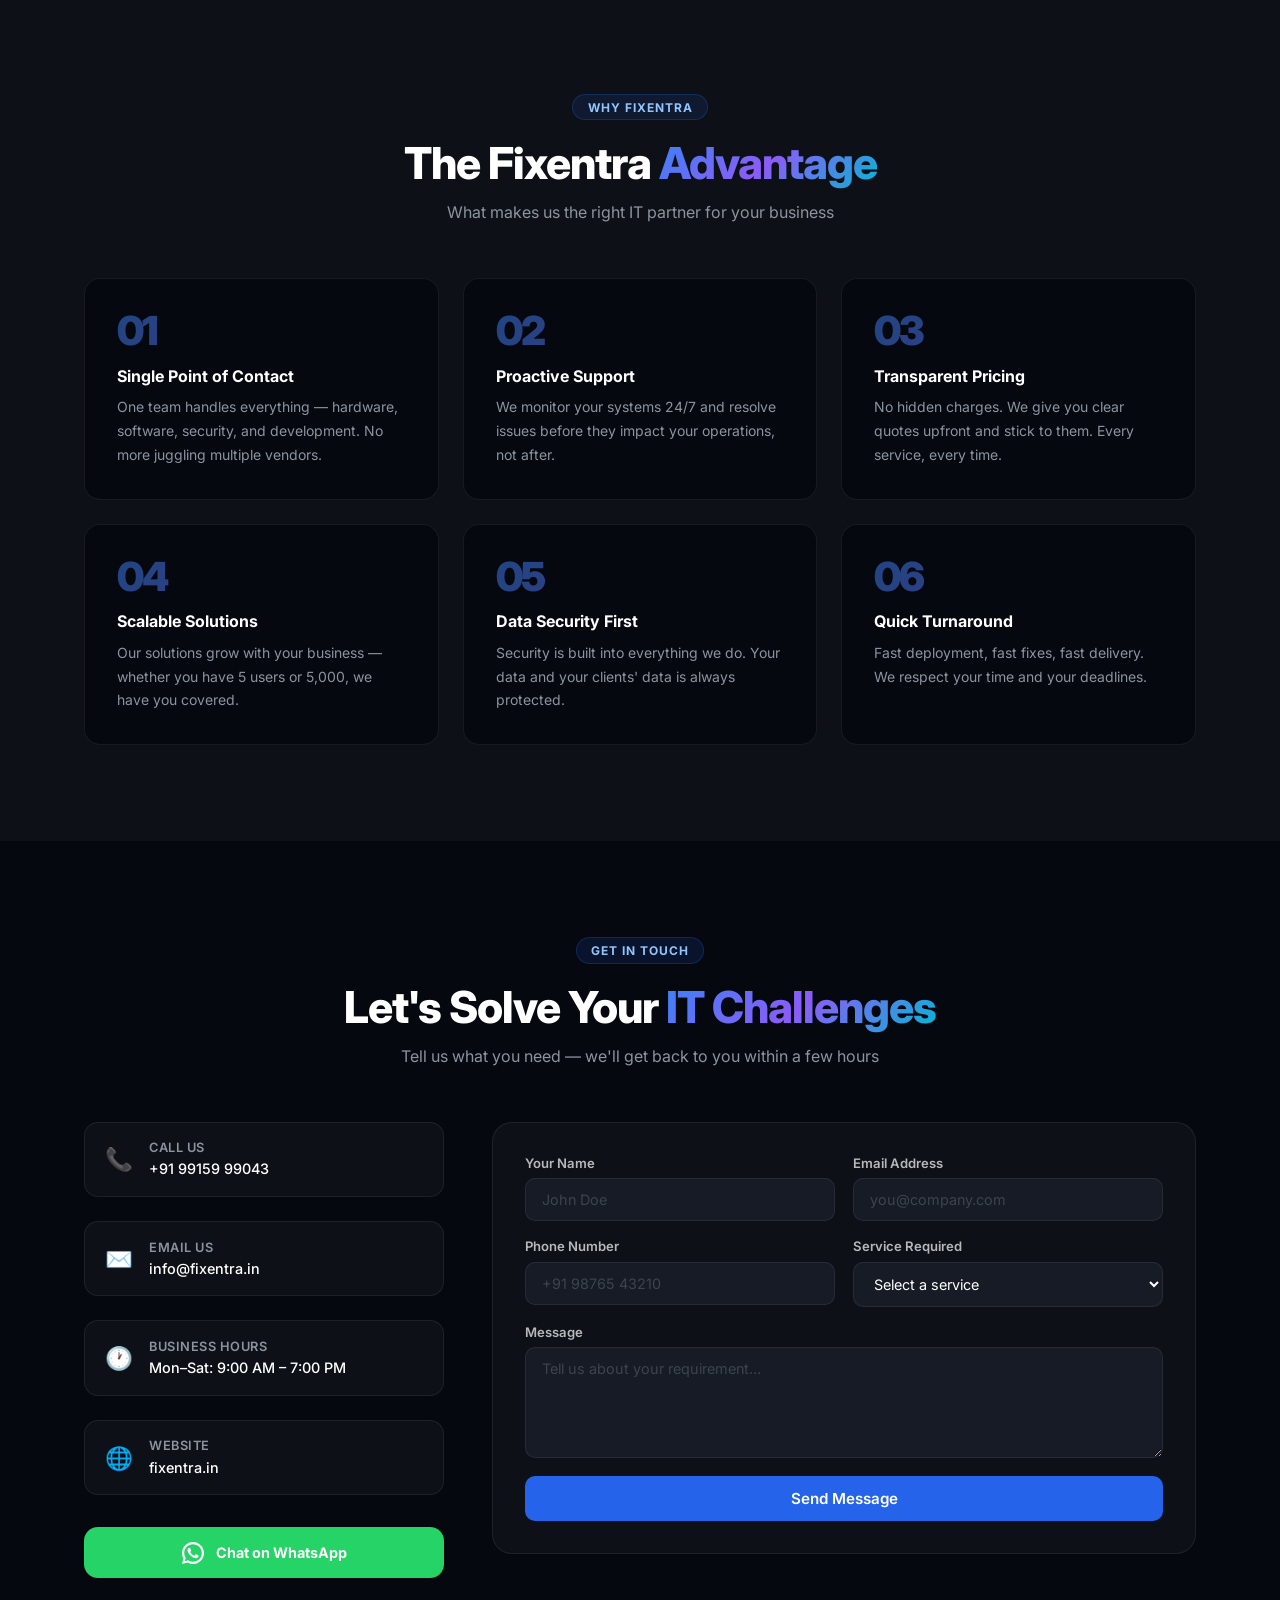
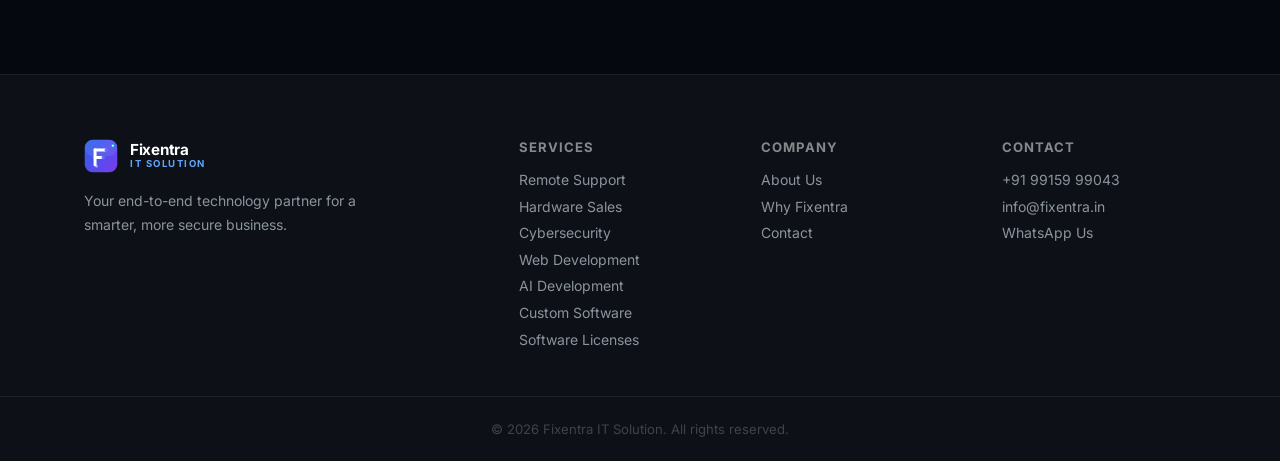
==== commit f5516f8a: "Fix logo rendering: inline SVG icon with HTML text in nav and footer" ====
--- a/index.html
+++ b/index.html
@@ -15,7 +15,30 @@
 <nav class="nav" id="nav">
   <div class="nav-inner">
     <a href="#" class="nav-logo">
-      <img src="logo.svg" alt="Fixentra IT Solution" class="nav-logo-img"/>
+      <svg class="logo-svg" viewBox="0 0 92 92" fill="none" xmlns="http://www.w3.org/2000/svg">
+        <defs>
+          <linearGradient id="nl1" x1="0%" y1="0%" x2="100%" y2="100%">
+            <stop offset="0%" stop-color="#2563eb"/><stop offset="100%" stop-color="#7c3aed"/>
+          </linearGradient>
+          <linearGradient id="nl2" x1="0%" y1="0%" x2="100%" y2="100%">
+            <stop offset="0%" stop-color="#3b82f6"/><stop offset="100%" stop-color="#8b5cf6"/>
+          </linearGradient>
+        </defs>
+        <rect x="2" y="2" width="88" height="88" rx="22" fill="url(#nl1)"/>
+        <rect x="2" y="2" width="88" height="44" rx="22" fill="white" fill-opacity="0.08"/>
+        <rect x="26" y="26" width="8" height="48" rx="3" fill="white"/>
+        <rect x="26" y="26" width="34" height="8" rx="3" fill="white"/>
+        <rect x="26" y="46" width="26" height="8" rx="3" fill="white"/>
+        <circle cx="60" cy="30" r="4.5" fill="url(#nl2)"/>
+        <circle cx="52" cy="50" r="4.5" fill="url(#nl2)"/>
+        <circle cx="34" cy="74" r="3.5" fill="white" fill-opacity="0.5"/>
+        <circle cx="78" cy="18" r="5" fill="#06b6d4" fill-opacity="0.9"/>
+        <circle cx="78" cy="18" r="2.5" fill="white"/>
+      </svg>
+      <div class="logo-text">
+        <span class="logo-name">Fixentra</span>
+        <span class="logo-tag">IT Solution</span>
+      </div>
     </a>
     <ul class="nav-links">
       <li><a href="#services">Services</a></li>
@@ -344,7 +367,30 @@
   <div class="container footer-inner">
     <div class="footer-brand">
       <div class="footer-logo">
-        <img src="logo.svg" alt="Fixentra IT Solution" class="footer-logo-img"/>
+        <svg class="logo-svg" viewBox="0 0 92 92" fill="none" xmlns="http://www.w3.org/2000/svg">
+          <defs>
+            <linearGradient id="fl1" x1="0%" y1="0%" x2="100%" y2="100%">
+              <stop offset="0%" stop-color="#2563eb"/><stop offset="100%" stop-color="#7c3aed"/>
+            </linearGradient>
+            <linearGradient id="fl2" x1="0%" y1="0%" x2="100%" y2="100%">
+              <stop offset="0%" stop-color="#3b82f6"/><stop offset="100%" stop-color="#8b5cf6"/>
+            </linearGradient>
+          </defs>
+          <rect x="2" y="2" width="88" height="88" rx="22" fill="url(#fl1)"/>
+          <rect x="2" y="2" width="88" height="44" rx="22" fill="white" fill-opacity="0.08"/>
+          <rect x="26" y="26" width="8" height="48" rx="3" fill="white"/>
+          <rect x="26" y="26" width="34" height="8" rx="3" fill="white"/>
+          <rect x="26" y="46" width="26" height="8" rx="3" fill="white"/>
+          <circle cx="60" cy="30" r="4.5" fill="url(#fl2)"/>
+          <circle cx="52" cy="50" r="4.5" fill="url(#fl2)"/>
+          <circle cx="34" cy="74" r="3.5" fill="white" fill-opacity="0.5"/>
+          <circle cx="78" cy="18" r="5" fill="#06b6d4" fill-opacity="0.9"/>
+          <circle cx="78" cy="18" r="2.5" fill="white"/>
+        </svg>
+        <div class="logo-text">
+          <span class="logo-name">Fixentra</span>
+          <span class="logo-tag">IT Solution</span>
+        </div>
       </div>
       <p>Your end-to-end technology partner for a smarter, more secure business.</p>
     </div>
--- a/style.css
+++ b/style.css
@@ -56,7 +56,18 @@
 .nav-logo em { font-style: normal; color: var(--gray); font-weight: 400; }
 
 .nav-logo-img    { height: 40px; width: auto; display: block; }
-.footer-logo-img { height: 34px; width: auto; display: block; margin-bottom: 1rem; }
+.footer-logo-img { height: 34px; width: auto; display: block; }
+
+/* Inline SVG logo */
+.logo-svg { height: 38px; width: 38px; flex-shrink: 0; }
+.logo-text { display: flex; flex-direction: column; line-height: 1.1; }
+.logo-name { font-size: 1.05rem; font-weight: 800; color: var(--white); letter-spacing: -.3px; }
+.logo-tag  { font-size: .65rem; font-weight: 600; color: #60a5fa; letter-spacing: 1.5px; text-transform: uppercase; }
+
+.footer-logo { display: flex; align-items: center; gap: .75rem; margin-bottom: 1rem; }
+.footer-logo .logo-svg { height: 34px; width: 34px; }
+.footer-logo .logo-name { font-size: .95rem; }
+.footer-logo .logo-tag  { font-size: .6rem; }
 
 .nav-links { display: flex; gap: 2rem; list-style: none; margin-left: auto; }
 .nav-links a {
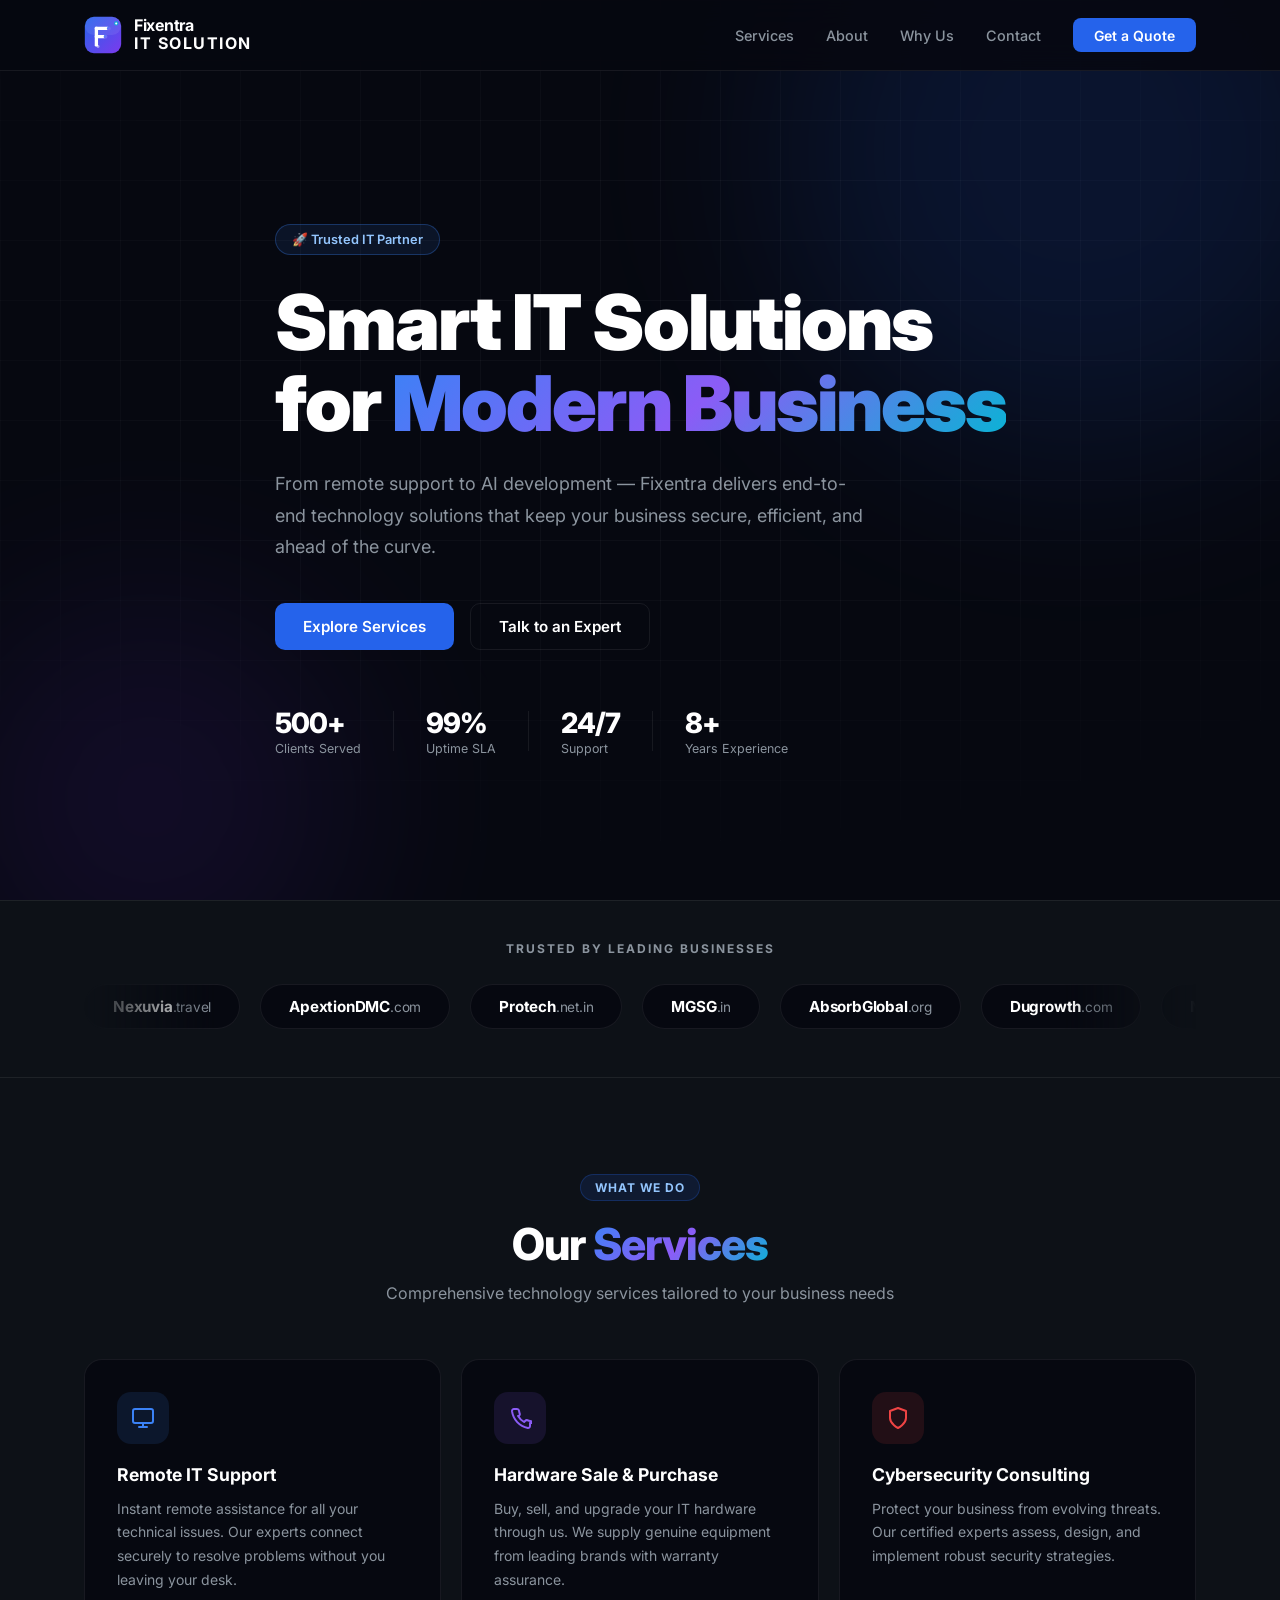
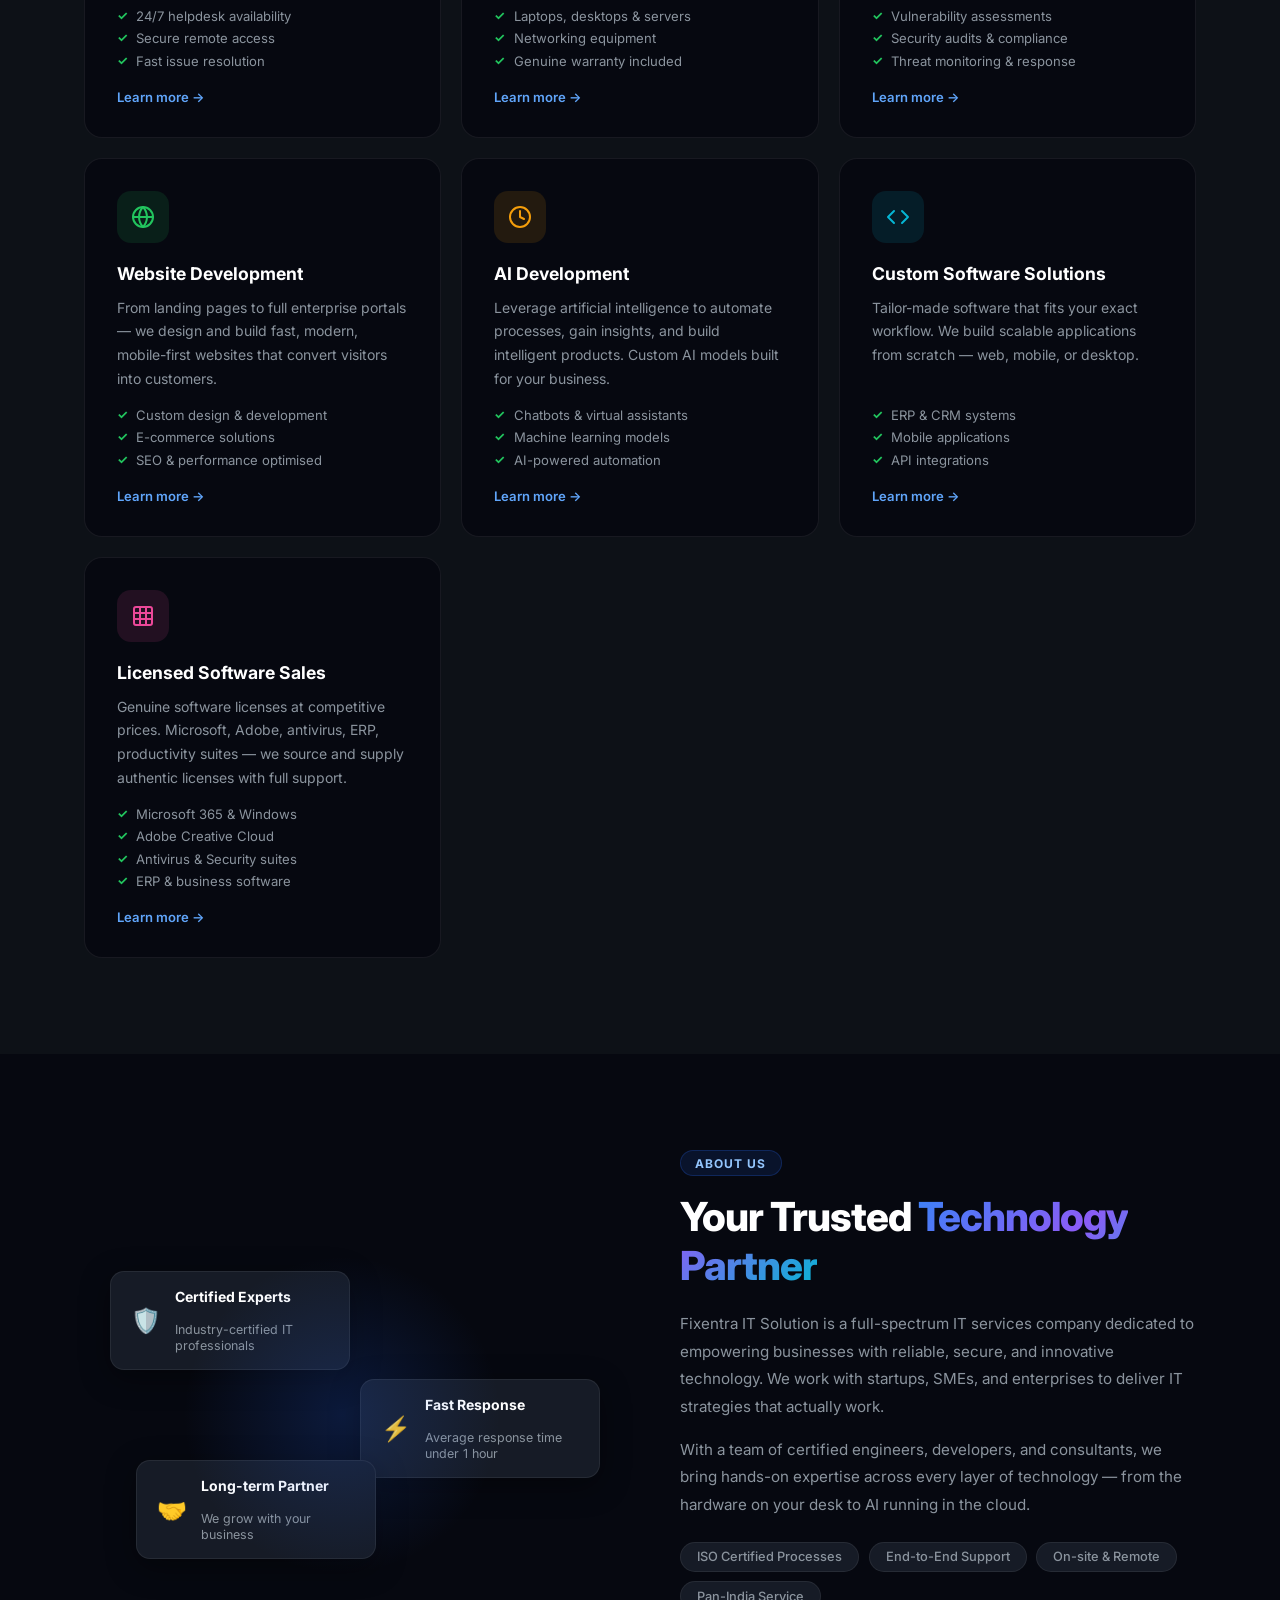
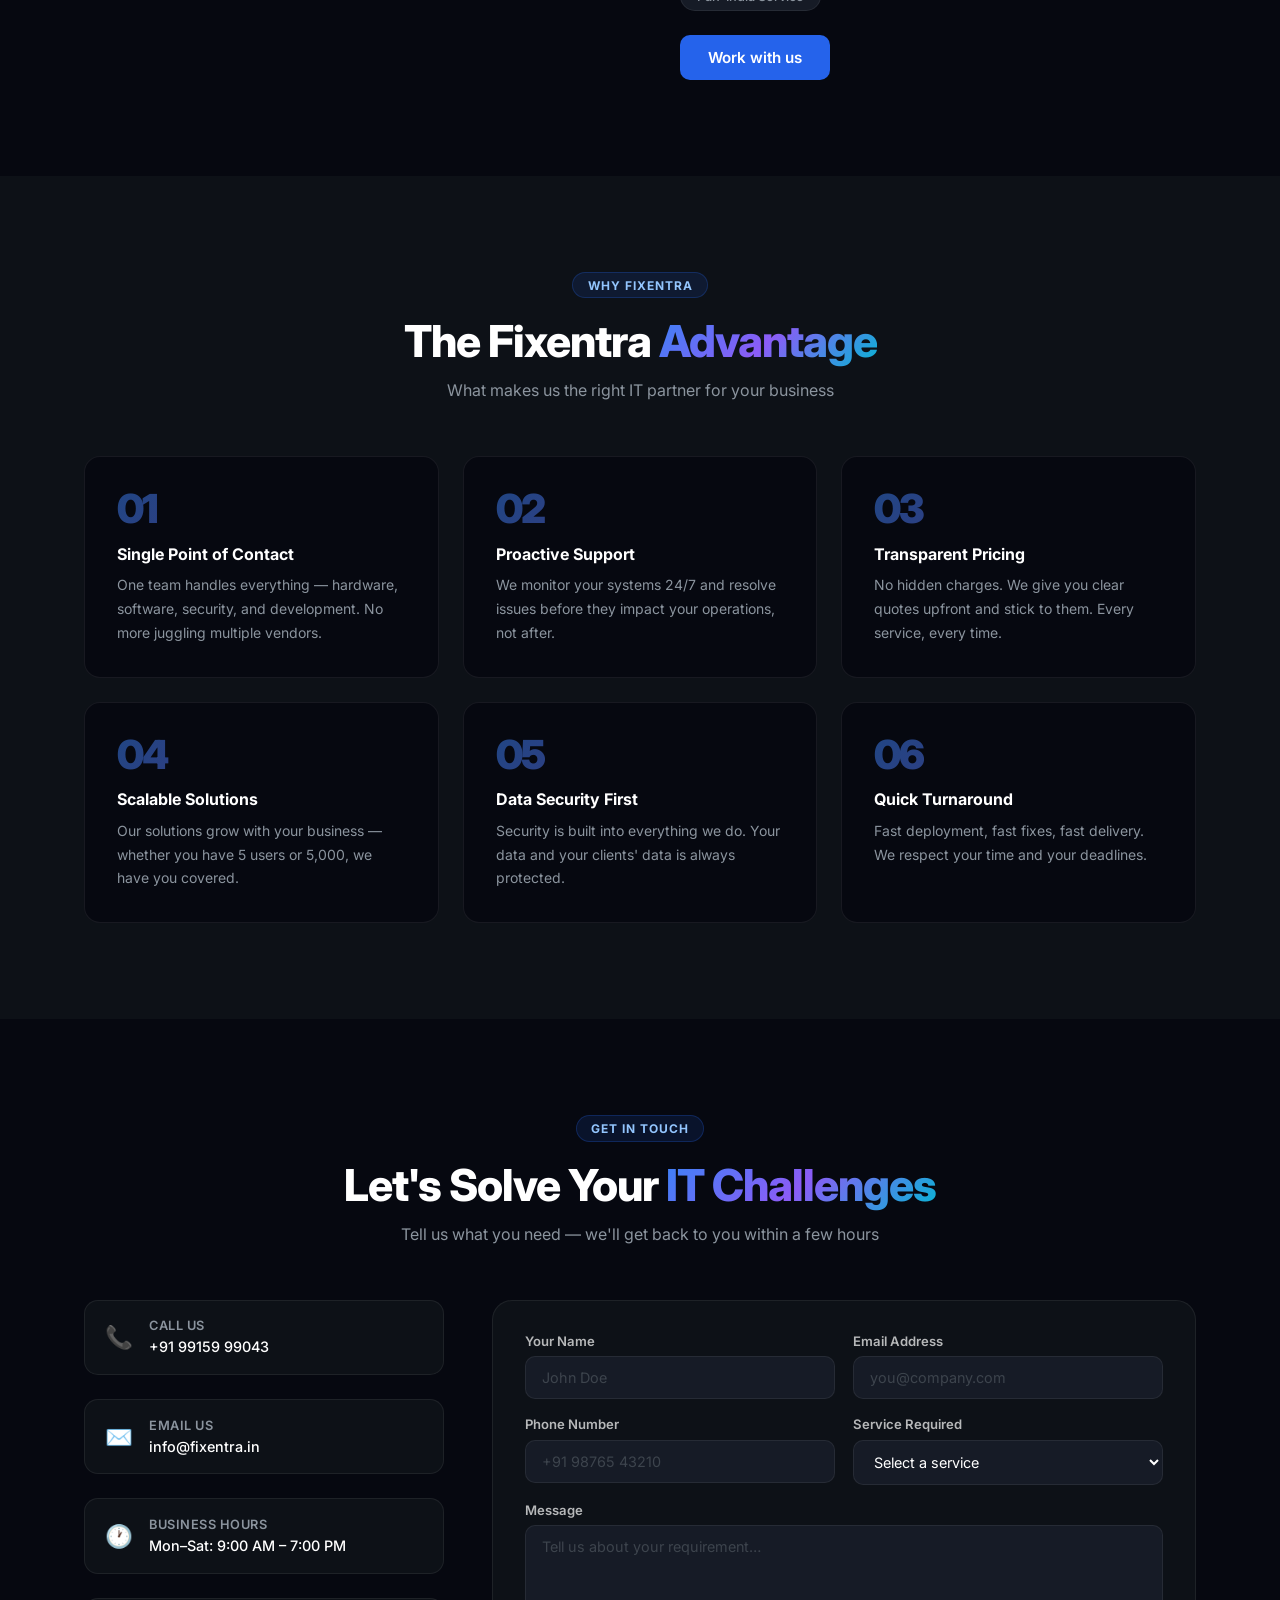
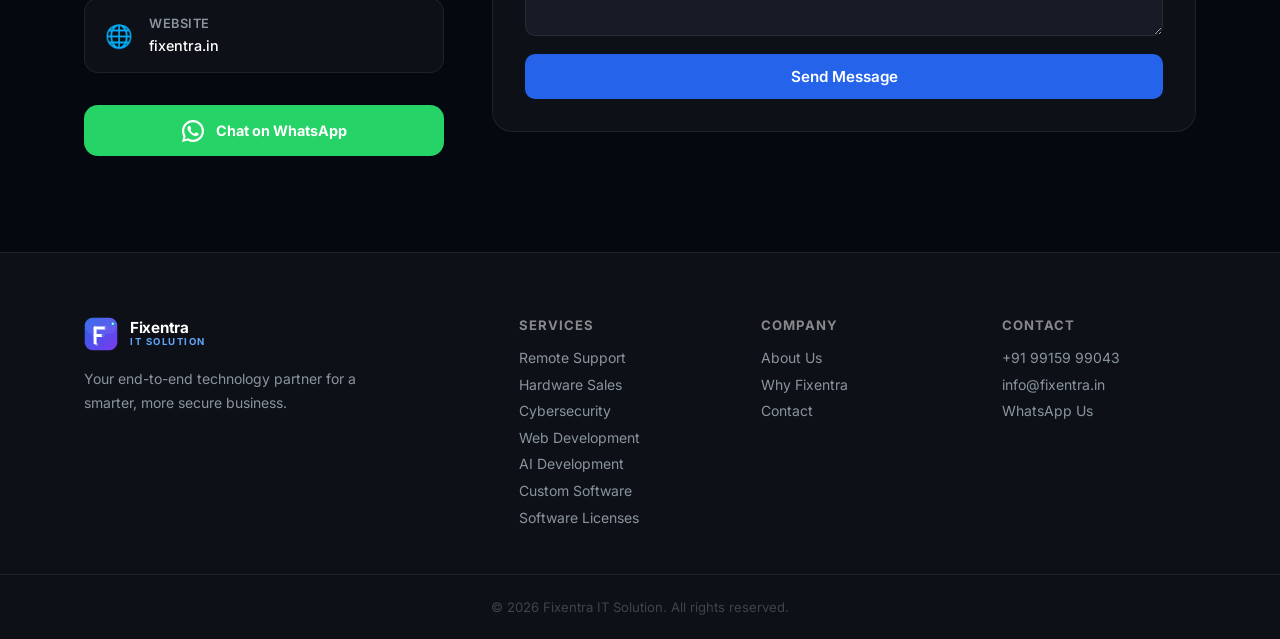
==== commit db8a34f3: "Add clients section with auto-scrolling ticker: Nexuvia, ApextionDMC, Protech, MGSG, AbsorbGlobal, D" ====
--- a/index.html
+++ b/index.html
@@ -83,6 +83,30 @@
       <div class="h-stat"><span class="h-num">24/7</span><span class="h-lbl">Support</span></div>
       <div class="h-divider"></div>
       <div class="h-stat"><span class="h-num">8+</span><span class="h-lbl">Years Experience</span></div>
+    </div>
+  </div>
+</section>
+
+<!-- ═══ CLIENTS ═══ -->
+<section class="clients-section">
+  <div class="container">
+    <p class="clients-label">Trusted by leading businesses</p>
+    <div class="clients-track-wrap">
+      <div class="clients-track">
+        <a href="https://nexuvia.travel"      target="_blank" rel="noopener" class="client-pill">Nexuvia<span>.travel</span></a>
+        <a href="https://apextiondmc.com"     target="_blank" rel="noopener" class="client-pill">ApextionDMC<span>.com</span></a>
+        <a href="https://protech.net.in"      target="_blank" rel="noopener" class="client-pill">Protech<span>.net.in</span></a>
+        <a href="https://mgsg.in"             target="_blank" rel="noopener" class="client-pill">MGSG<span>.in</span></a>
+        <a href="https://absorbglobal.org"    target="_blank" rel="noopener" class="client-pill">AbsorbGlobal<span>.org</span></a>
+        <a href="https://dugrowth.com"        target="_blank" rel="noopener" class="client-pill">Dugrowth<span>.com</span></a>
+        <!-- duplicate set for seamless infinite scroll -->
+        <a href="https://nexuvia.travel"      target="_blank" rel="noopener" class="client-pill">Nexuvia<span>.travel</span></a>
+        <a href="https://apextiondmc.com"     target="_blank" rel="noopener" class="client-pill">ApextionDMC<span>.com</span></a>
+        <a href="https://protech.net.in"      target="_blank" rel="noopener" class="client-pill">Protech<span>.net.in</span></a>
+        <a href="https://mgsg.in"             target="_blank" rel="noopener" class="client-pill">MGSG<span>.in</span></a>
+        <a href="https://absorbglobal.org"    target="_blank" rel="noopener" class="client-pill">AbsorbGlobal<span>.org</span></a>
+        <a href="https://dugrowth.com"        target="_blank" rel="noopener" class="client-pill">Dugrowth<span>.com</span></a>
+      </div>
     </div>
   </div>
 </section>
--- a/style.css
+++ b/style.css
@@ -179,6 +179,75 @@
 .section-head h2 { font-size: clamp(2rem, 4vw, 2.75rem); font-weight: 800; letter-spacing: -1px; margin-bottom: .75rem; }
 .section-head p { color: var(--gray); font-size: 1rem; max-width: 520px; margin: 0 auto; }
 
+/* ── CLIENTS ── */
+.clients-section {
+  padding: 2.5rem 0 3rem;
+  background: var(--surface);
+  border-top: 1px solid var(--border);
+  border-bottom: 1px solid var(--border);
+}
+
+.clients-label {
+  text-align: center;
+  font-size: .75rem;
+  font-weight: 700;
+  letter-spacing: 2px;
+  text-transform: uppercase;
+  color: var(--gray);
+  margin-bottom: 1.75rem;
+}
+
+.clients-track-wrap {
+  overflow: hidden;
+  -webkit-mask-image: linear-gradient(to right, transparent, black 12%, black 88%, transparent);
+  mask-image: linear-gradient(to right, transparent, black 12%, black 88%, transparent);
+}
+
+.clients-track {
+  display: flex;
+  gap: 1.25rem;
+  width: max-content;
+  animation: scroll-clients 28s linear infinite;
+}
+
+.clients-track:hover { animation-play-state: paused; }
+
+@keyframes scroll-clients {
+  from { transform: translateX(0); }
+  to   { transform: translateX(-50%); }
+}
+
+.client-pill {
+  display: inline-flex;
+  align-items: center;
+  padding: .75rem 1.75rem;
+  background: var(--bg);
+  border: 1px solid var(--border);
+  border-radius: 50px;
+  text-decoration: none;
+  font-size: .95rem;
+  font-weight: 700;
+  color: var(--white);
+  white-space: nowrap;
+  transition: border-color .2s, background .2s, transform .2s;
+  letter-spacing: -.2px;
+}
+
+.client-pill span {
+  font-weight: 400;
+  color: var(--gray);
+  font-size: .85rem;
+}
+
+.client-pill:hover {
+  border-color: rgba(59,130,246,.5);
+  background: rgba(59,130,246,.06);
+  transform: translateY(-2px);
+  color: #93c5fd;
+}
+
+.client-pill:hover span { color: #60a5fa; }
+
 /* ── SERVICES ── */
 .services { background: var(--surface); }
 
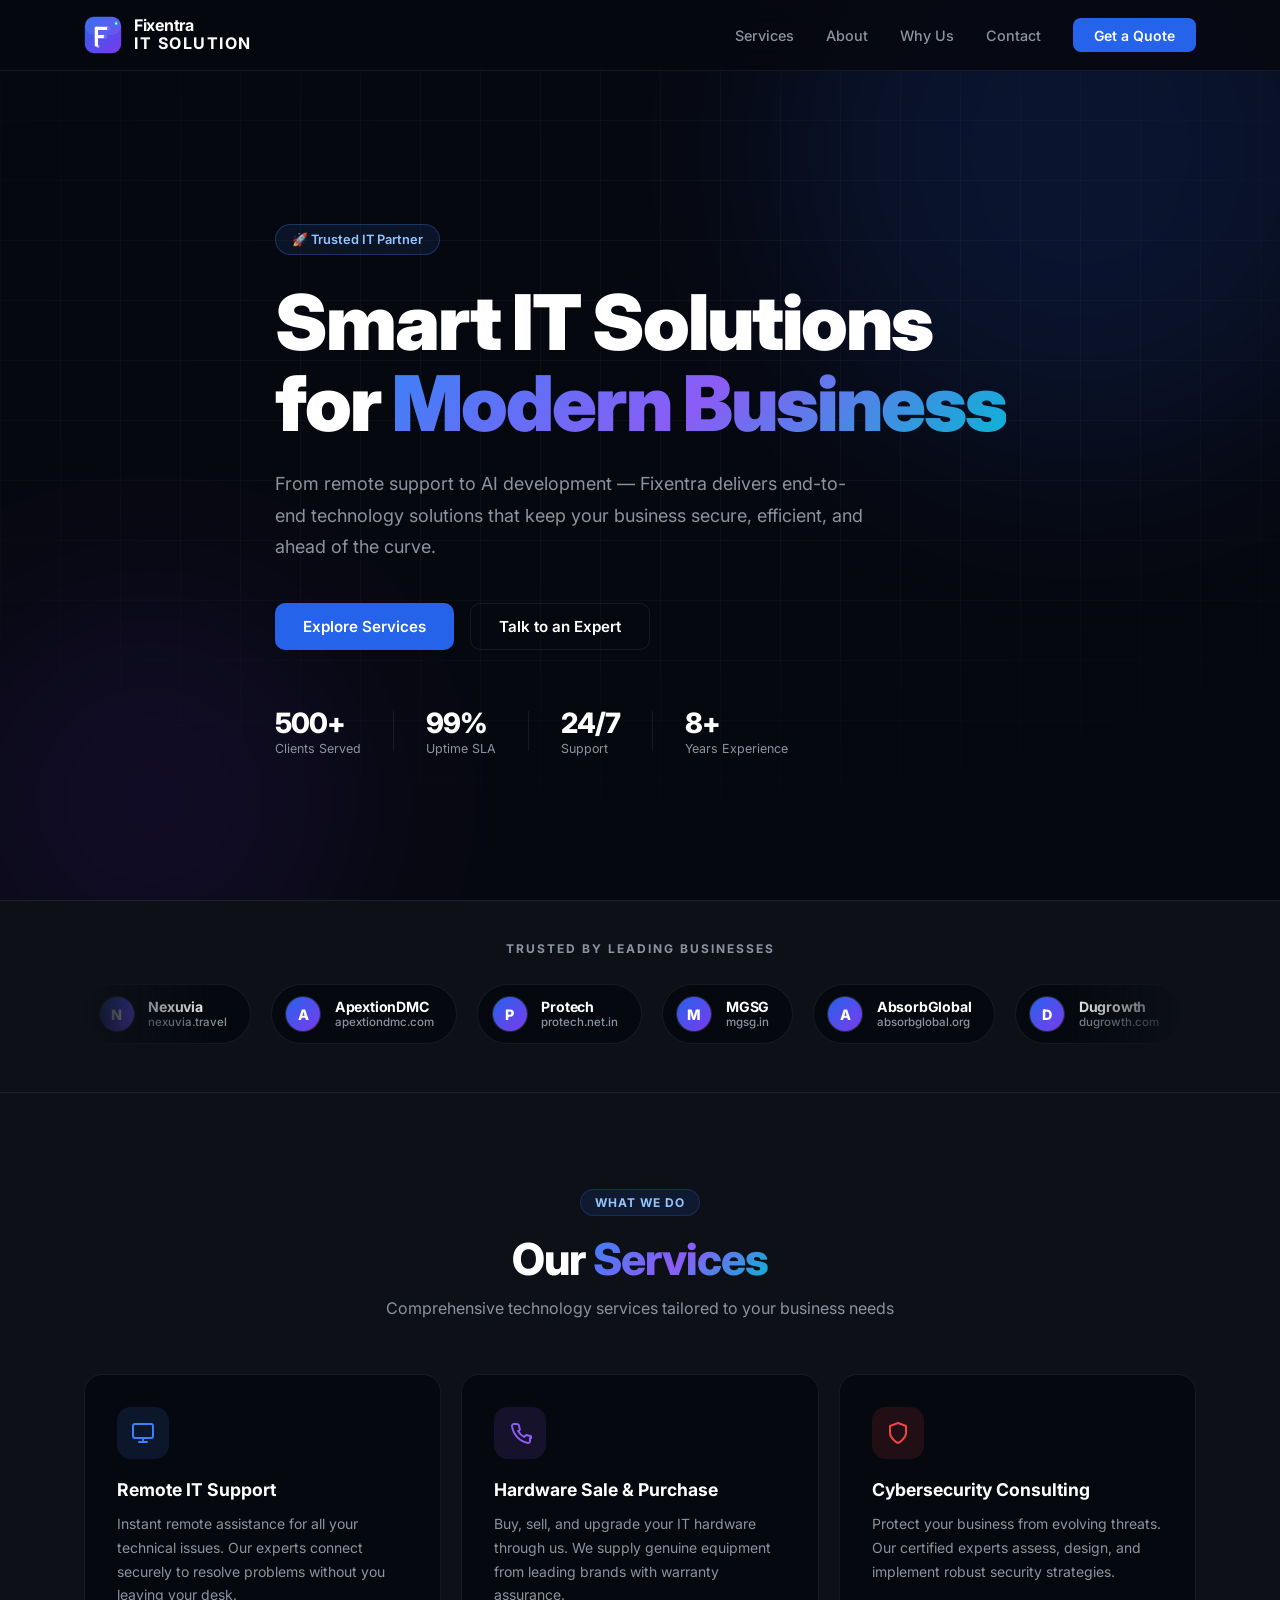
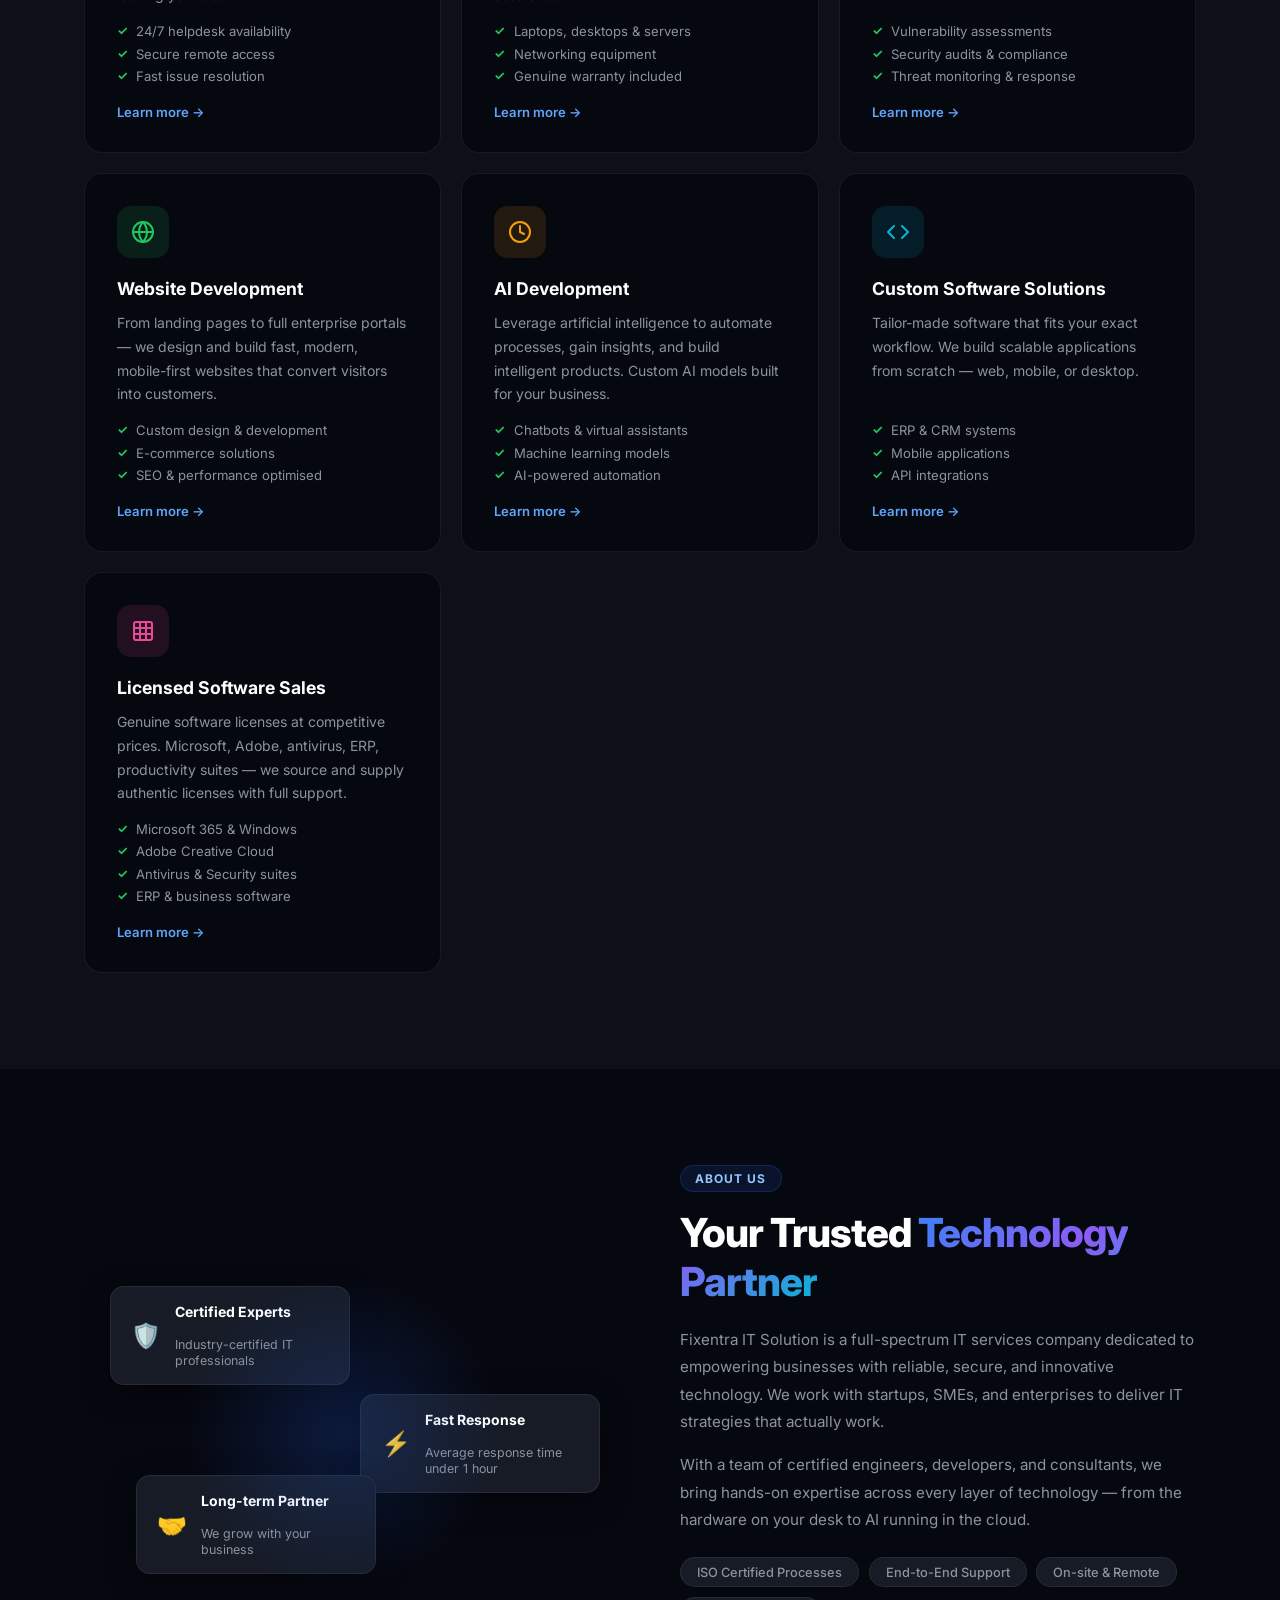
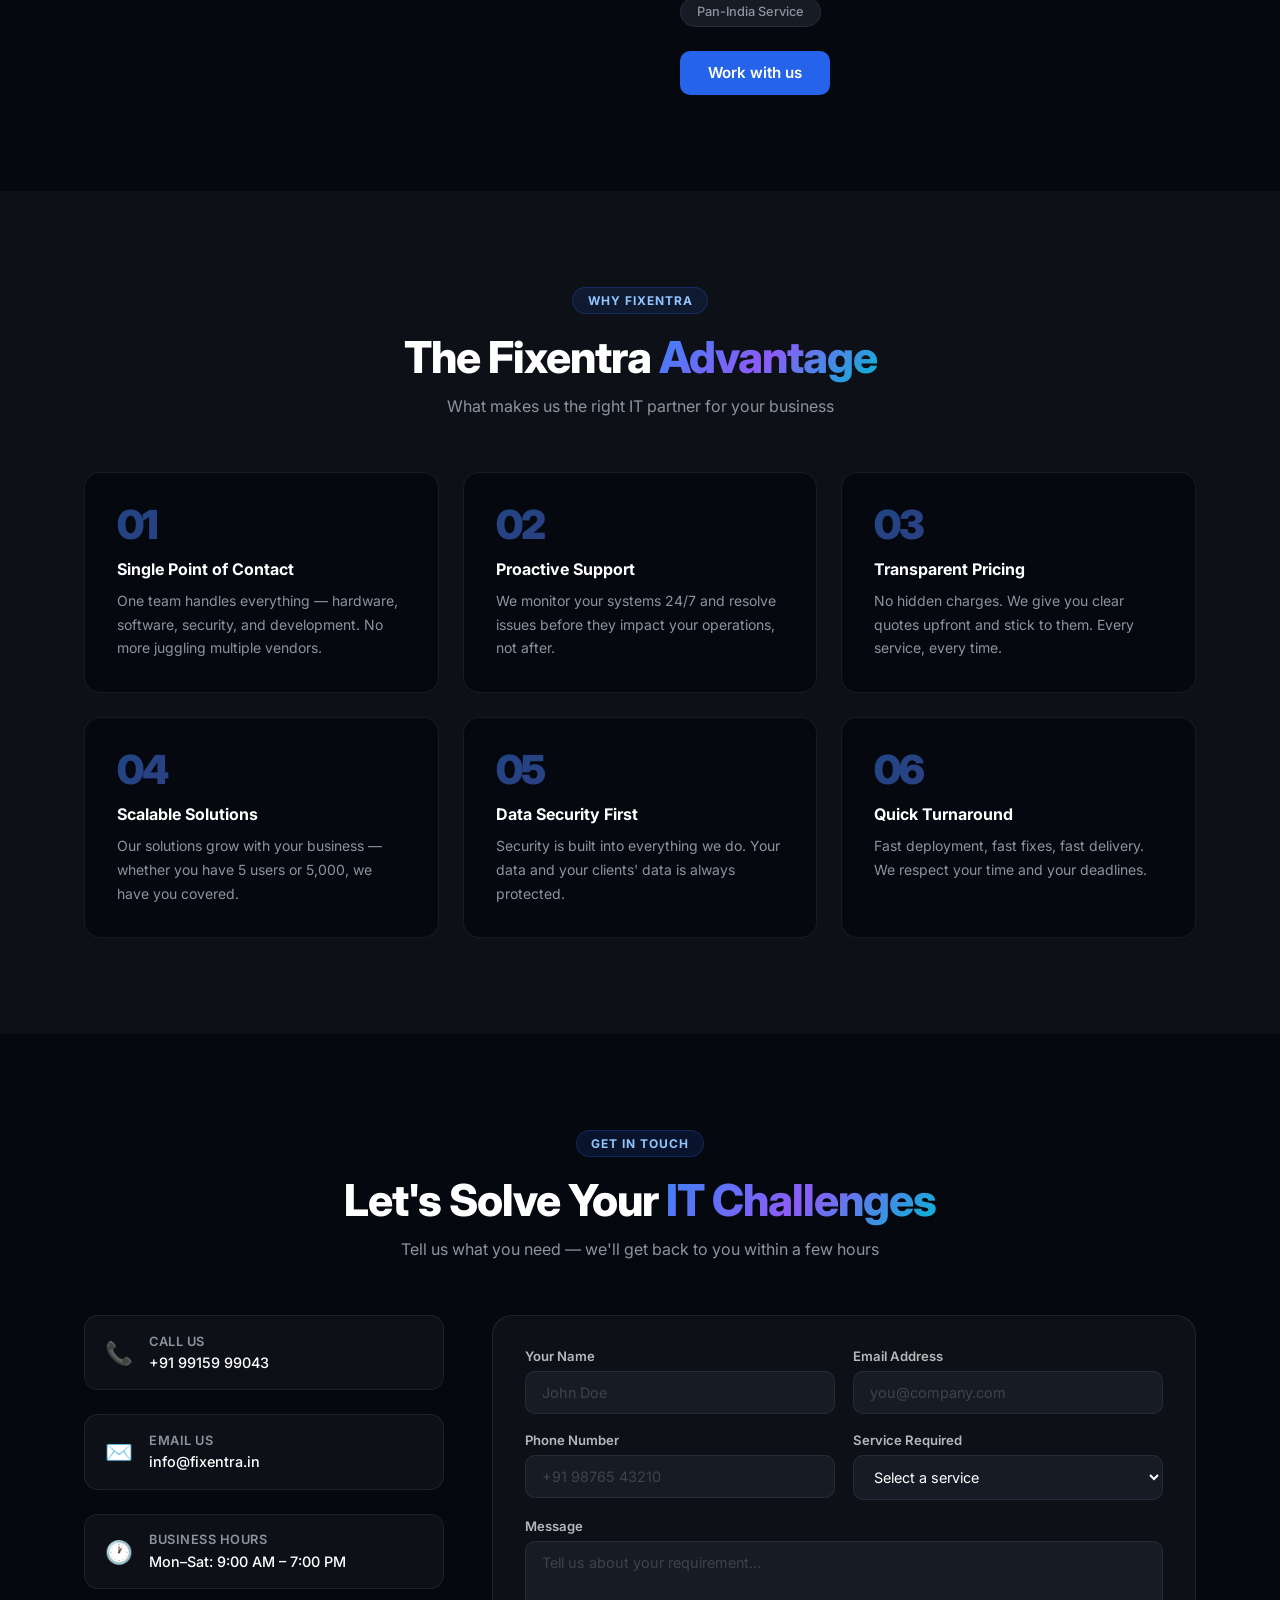
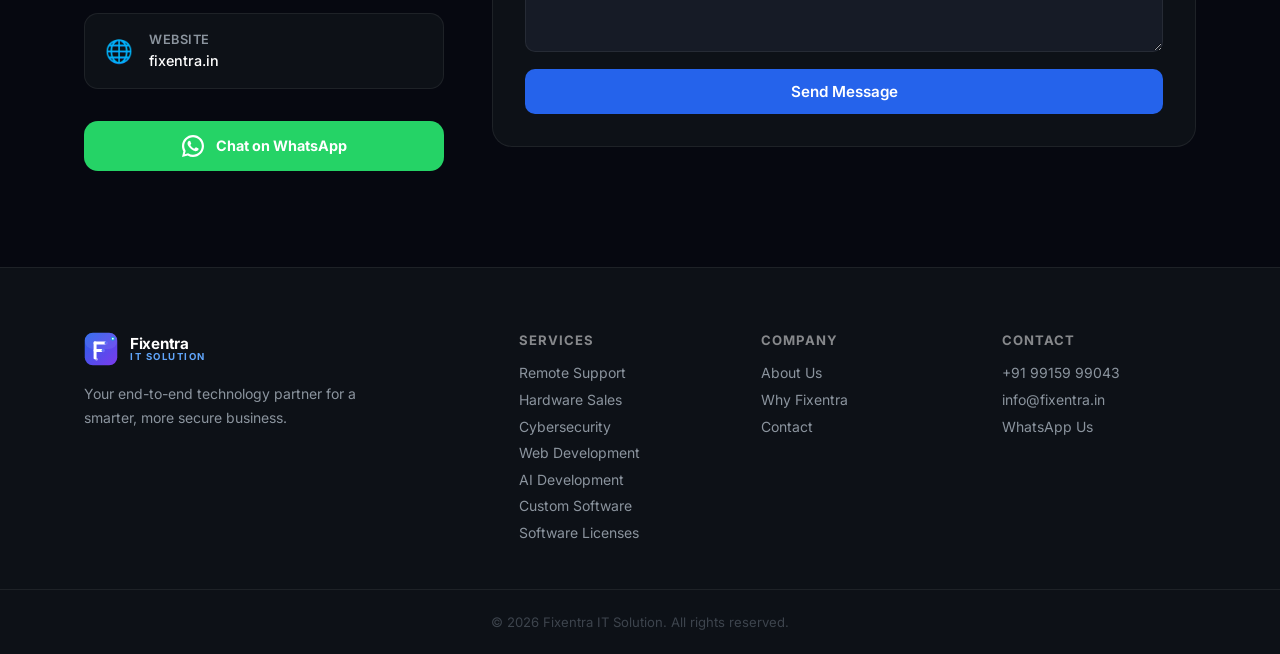
==== commit 101d4031: "Add client logos to ticker using Clearbit API with fallback initials" ====
--- a/index.html
+++ b/index.html
@@ -92,20 +92,56 @@
   <div class="container">
     <p class="clients-label">Trusted by leading businesses</p>
     <div class="clients-track-wrap">
-      <div class="clients-track">
-        <a href="https://nexuvia.travel"      target="_blank" rel="noopener" class="client-pill">Nexuvia<span>.travel</span></a>
-        <a href="https://apextiondmc.com"     target="_blank" rel="noopener" class="client-pill">ApextionDMC<span>.com</span></a>
-        <a href="https://protech.net.in"      target="_blank" rel="noopener" class="client-pill">Protech<span>.net.in</span></a>
-        <a href="https://mgsg.in"             target="_blank" rel="noopener" class="client-pill">MGSG<span>.in</span></a>
-        <a href="https://absorbglobal.org"    target="_blank" rel="noopener" class="client-pill">AbsorbGlobal<span>.org</span></a>
-        <a href="https://dugrowth.com"        target="_blank" rel="noopener" class="client-pill">Dugrowth<span>.com</span></a>
-        <!-- duplicate set for seamless infinite scroll -->
-        <a href="https://nexuvia.travel"      target="_blank" rel="noopener" class="client-pill">Nexuvia<span>.travel</span></a>
-        <a href="https://apextiondmc.com"     target="_blank" rel="noopener" class="client-pill">ApextionDMC<span>.com</span></a>
-        <a href="https://protech.net.in"      target="_blank" rel="noopener" class="client-pill">Protech<span>.net.in</span></a>
-        <a href="https://mgsg.in"             target="_blank" rel="noopener" class="client-pill">MGSG<span>.in</span></a>
-        <a href="https://absorbglobal.org"    target="_blank" rel="noopener" class="client-pill">AbsorbGlobal<span>.org</span></a>
-        <a href="https://dugrowth.com"        target="_blank" rel="noopener" class="client-pill">Dugrowth<span>.com</span></a>
+      <div class="clients-track" id="clients-track">
+
+        <a href="https://nexuvia.travel" target="_blank" rel="noopener" class="client-pill">
+          <div class="client-logo-wrap">
+            <img src="https://logo.clearbit.com/nexuvia.travel" alt="Nexuvia" class="client-logo" onerror="this.style.display='none';this.nextElementSibling.style.display='flex'"/>
+            <div class="client-logo-fallback" style="display:none">N</div>
+          </div>
+          <div class="client-info"><span class="client-name">Nexuvia</span><span class="client-domain">nexuvia.travel</span></div>
+        </a>
+
+        <a href="https://apextiondmc.com" target="_blank" rel="noopener" class="client-pill">
+          <div class="client-logo-wrap">
+            <img src="https://logo.clearbit.com/apextiondmc.com" alt="ApextionDMC" class="client-logo" onerror="this.style.display='none';this.nextElementSibling.style.display='flex'"/>
+            <div class="client-logo-fallback" style="display:none">A</div>
+          </div>
+          <div class="client-info"><span class="client-name">ApextionDMC</span><span class="client-domain">apextiondmc.com</span></div>
+        </a>
+
+        <a href="https://protech.net.in" target="_blank" rel="noopener" class="client-pill">
+          <div class="client-logo-wrap">
+            <img src="https://logo.clearbit.com/protech.net.in" alt="Protech" class="client-logo" onerror="this.style.display='none';this.nextElementSibling.style.display='flex'"/>
+            <div class="client-logo-fallback" style="display:none">P</div>
+          </div>
+          <div class="client-info"><span class="client-name">Protech</span><span class="client-domain">protech.net.in</span></div>
+        </a>
+
+        <a href="https://mgsg.in" target="_blank" rel="noopener" class="client-pill">
+          <div class="client-logo-wrap">
+            <img src="https://logo.clearbit.com/mgsg.in" alt="MGSG" class="client-logo" onerror="this.style.display='none';this.nextElementSibling.style.display='flex'"/>
+            <div class="client-logo-fallback" style="display:none">M</div>
+          </div>
+          <div class="client-info"><span class="client-name">MGSG</span><span class="client-domain">mgsg.in</span></div>
+        </a>
+
+        <a href="https://absorbglobal.org" target="_blank" rel="noopener" class="client-pill">
+          <div class="client-logo-wrap">
+            <img src="https://logo.clearbit.com/absorbglobal.org" alt="AbsorbGlobal" class="client-logo" onerror="this.style.display='none';this.nextElementSibling.style.display='flex'"/>
+            <div class="client-logo-fallback" style="display:none">A</div>
+          </div>
+          <div class="client-info"><span class="client-name">AbsorbGlobal</span><span class="client-domain">absorbglobal.org</span></div>
+        </a>
+
+        <a href="https://dugrowth.com" target="_blank" rel="noopener" class="client-pill">
+          <div class="client-logo-wrap">
+            <img src="https://logo.clearbit.com/dugrowth.com" alt="Dugrowth" class="client-logo" onerror="this.style.display='none';this.nextElementSibling.style.display='flex'"/>
+            <div class="client-logo-fallback" style="display:none">D</div>
+          </div>
+          <div class="client-info"><span class="client-name">Dugrowth</span><span class="client-domain">dugrowth.com</span></div>
+        </a>
+
       </div>
     </div>
   </div>
--- a/style.css
+++ b/style.css
@@ -220,33 +220,58 @@
 .client-pill {
   display: inline-flex;
   align-items: center;
-  padding: .75rem 1.75rem;
+  gap: .85rem;
+  padding: .7rem 1.4rem .7rem .85rem;
   background: var(--bg);
   border: 1px solid var(--border);
   border-radius: 50px;
   text-decoration: none;
-  font-size: .95rem;
-  font-weight: 700;
-  color: var(--white);
   white-space: nowrap;
-  transition: border-color .2s, background .2s, transform .2s;
-  letter-spacing: -.2px;
-}
-
-.client-pill span {
-  font-weight: 400;
-  color: var(--gray);
-  font-size: .85rem;
+  transition: border-color .25s, background .25s, transform .2s, box-shadow .25s;
 }
 
 .client-pill:hover {
-  border-color: rgba(59,130,246,.5);
+  border-color: rgba(59,130,246,.45);
   background: rgba(59,130,246,.06);
-  transform: translateY(-2px);
-  color: #93c5fd;
-}
-
-.client-pill:hover span { color: #60a5fa; }
+  transform: translateY(-3px);
+  box-shadow: 0 8px 24px rgba(37,99,235,.15);
+}
+
+/* Logo container */
+.client-logo-wrap {
+  width: 36px; height: 36px;
+  border-radius: 50%;
+  background: var(--surface2);
+  border: 1px solid var(--border);
+  display: flex; align-items: center; justify-content: center;
+  overflow: hidden; flex-shrink: 0;
+}
+
+.client-logo {
+  width: 26px; height: 26px;
+  object-fit: contain;
+  border-radius: 4px;
+}
+
+.client-logo-fallback {
+  width: 36px; height: 36px;
+  border-radius: 50%;
+  background: linear-gradient(135deg, #2563eb, #7c3aed);
+  color: white;
+  font-weight: 800;
+  font-size: .9rem;
+  align-items: center;
+  justify-content: center;
+  flex-shrink: 0;
+}
+
+/* Text */
+.client-info { display: flex; flex-direction: column; line-height: 1.2; }
+.client-name   { font-size: .88rem; font-weight: 700; color: var(--white); letter-spacing: -.2px; }
+.client-domain { font-size: .72rem; font-weight: 500; color: var(--gray); }
+
+.client-pill:hover .client-name   { color: #93c5fd; }
+.client-pill:hover .client-domain { color: #60a5fa; }
 
 /* ── SERVICES ── */
 .services { background: var(--surface); }
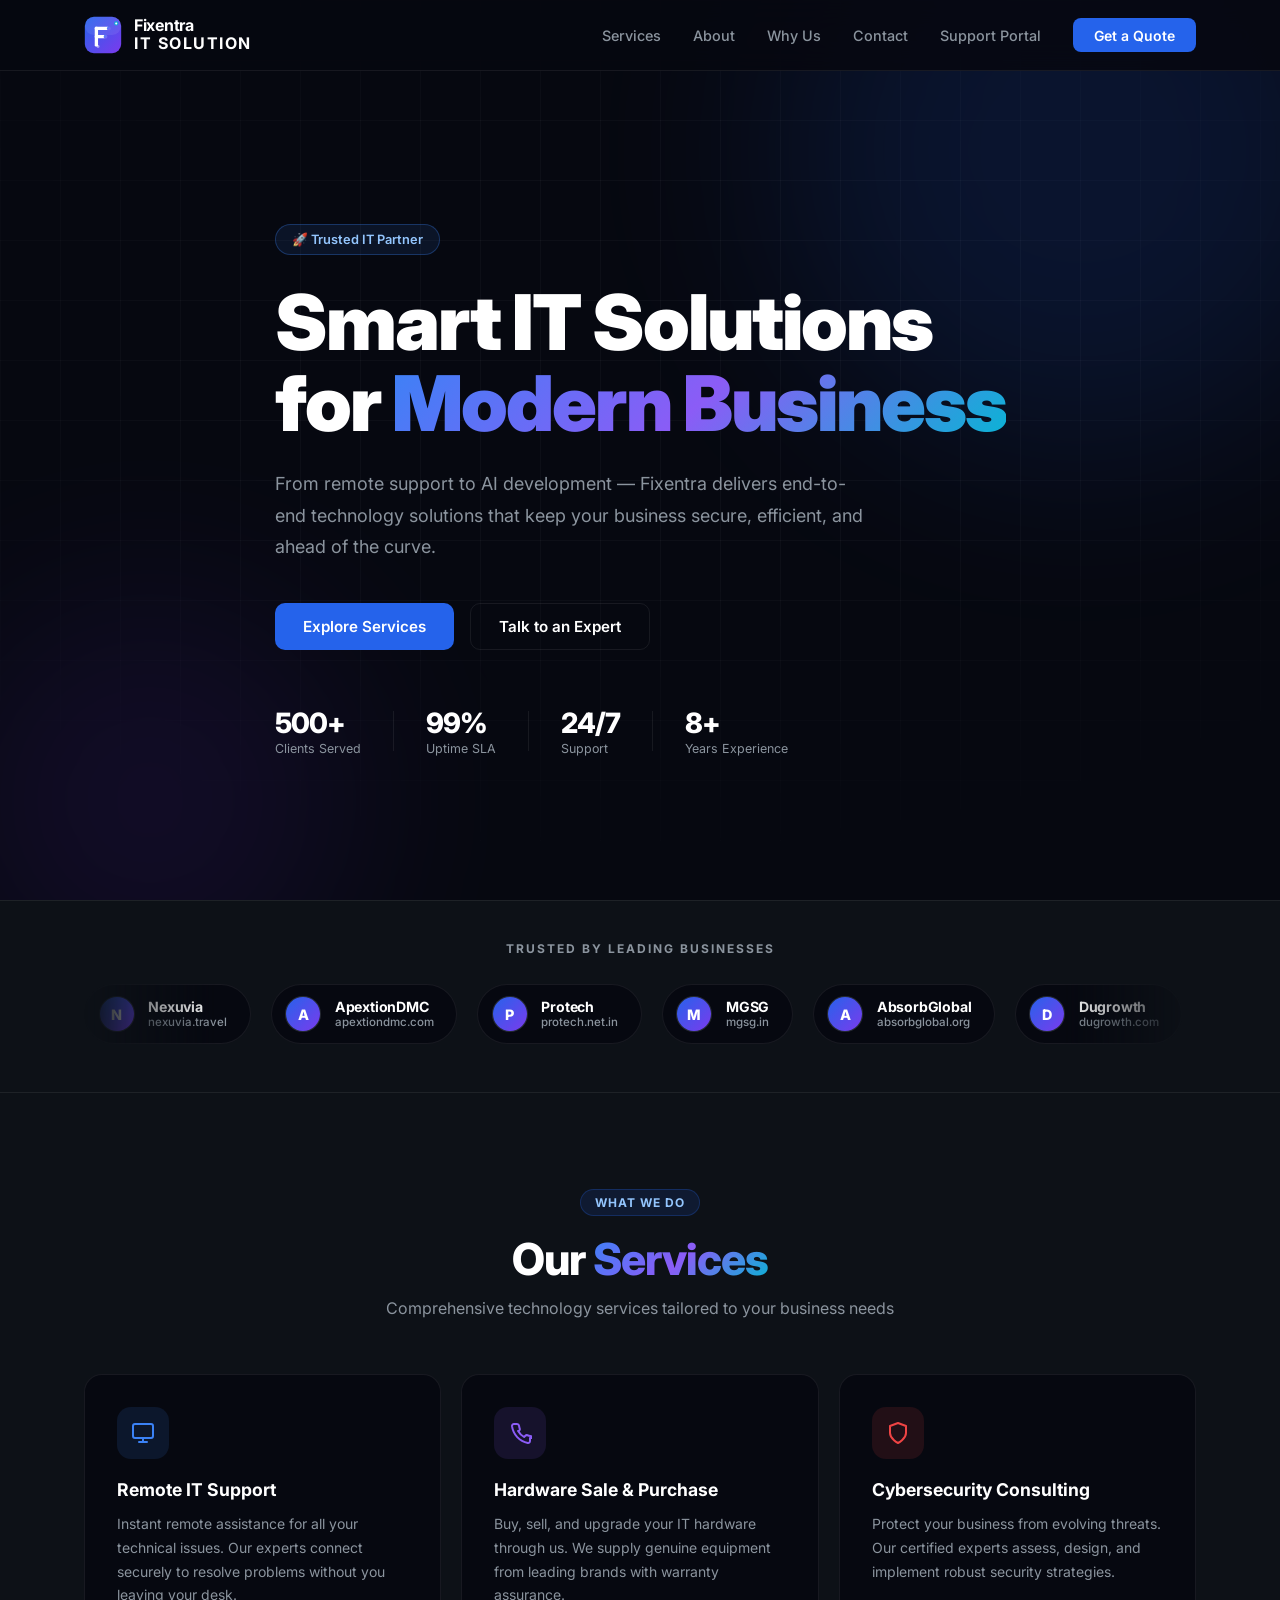
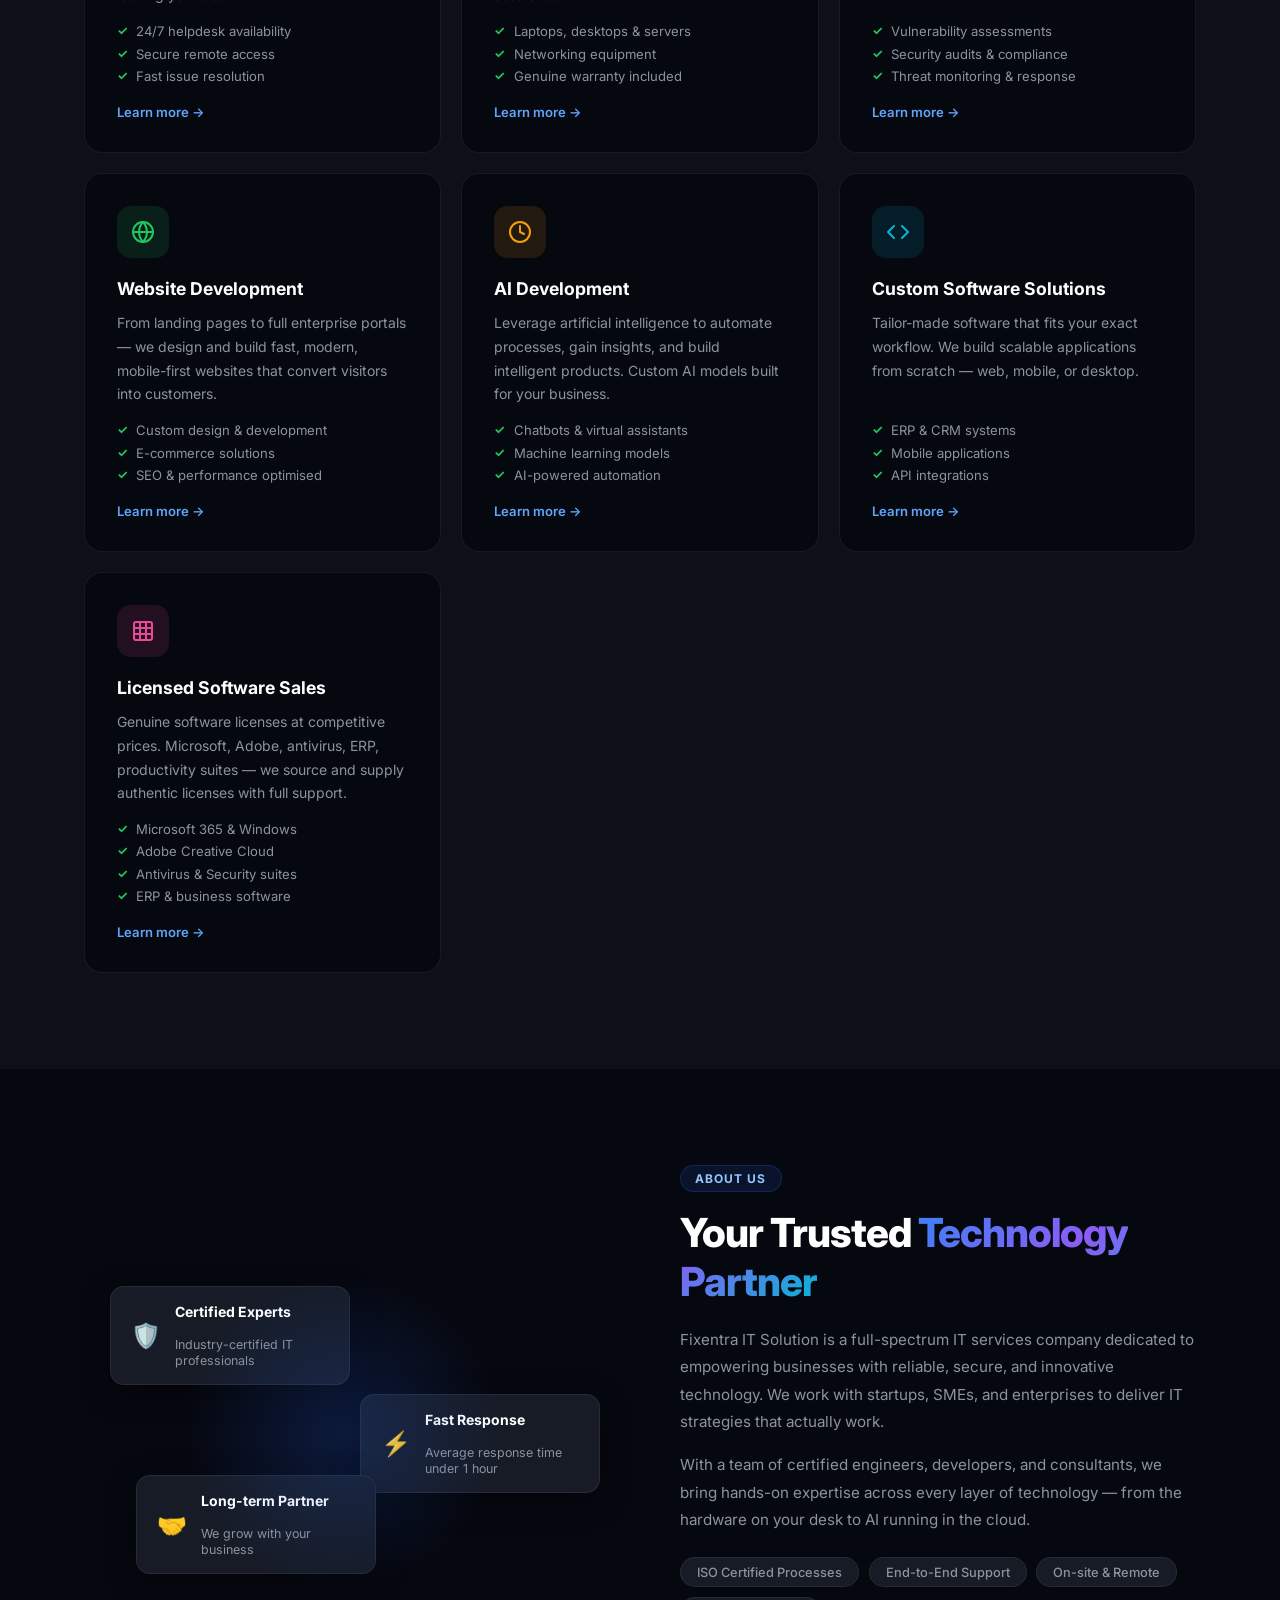
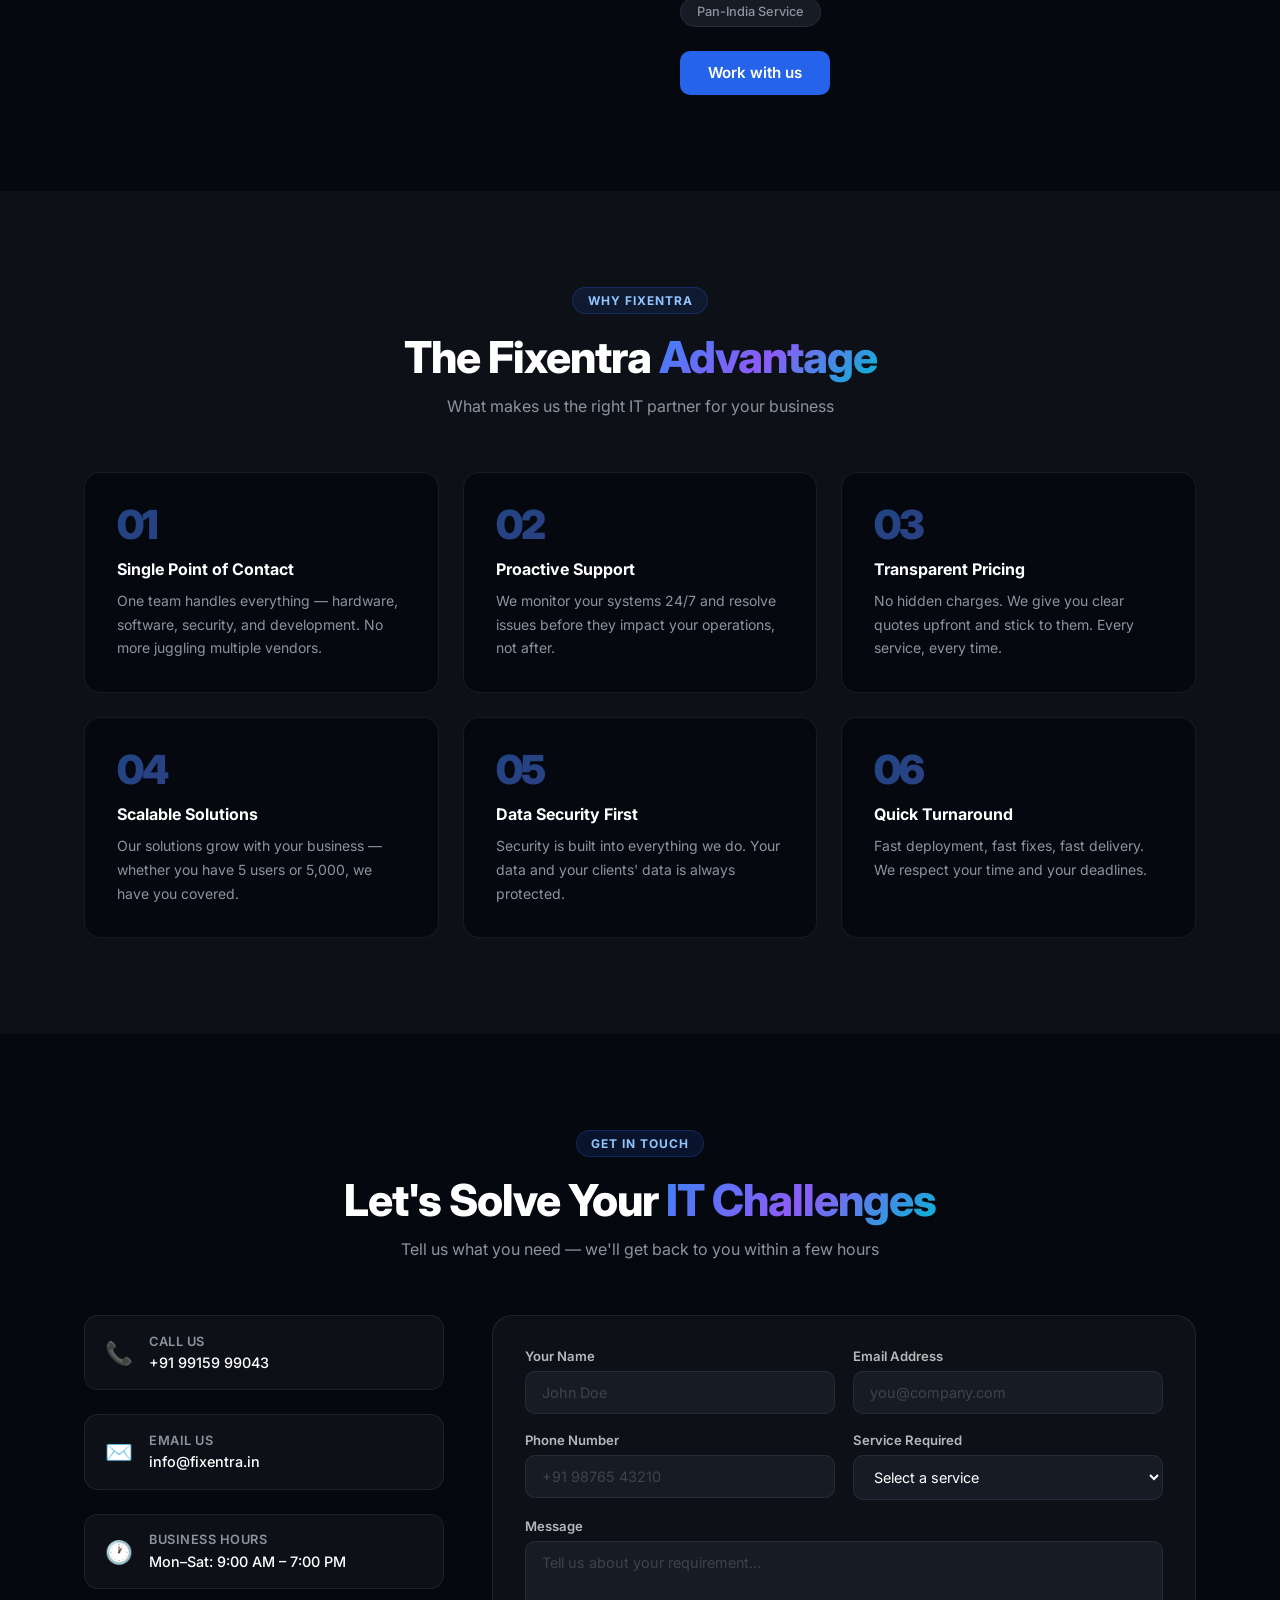
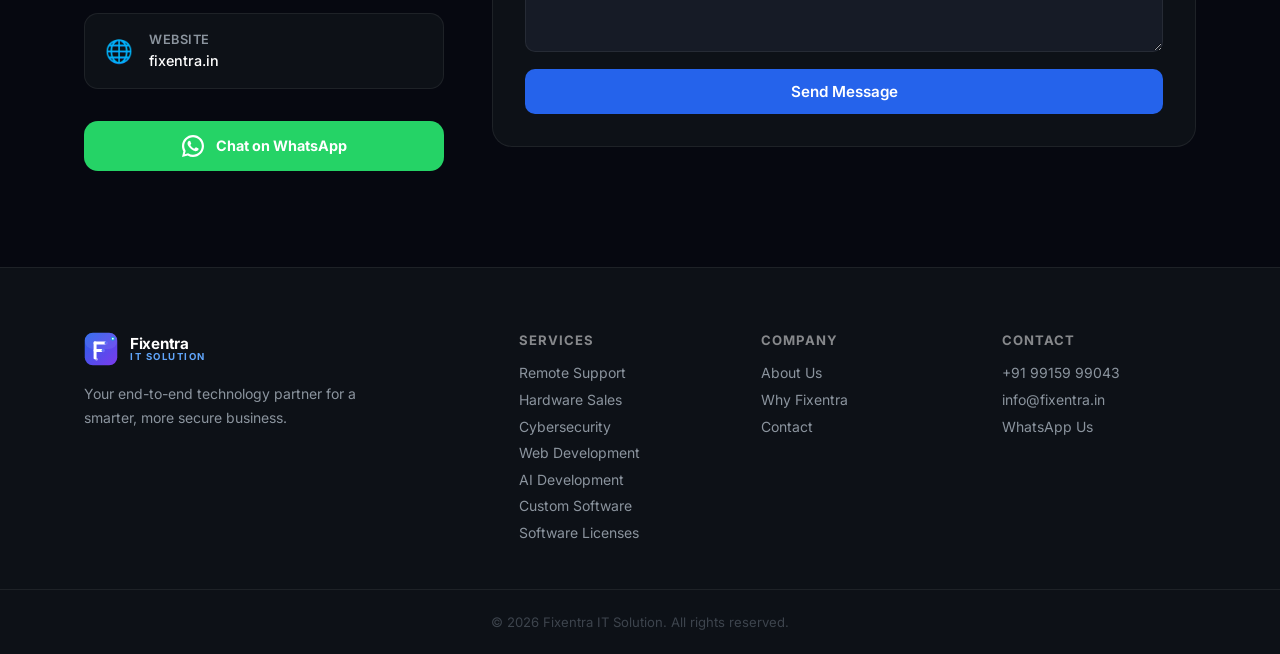
==== commit 4ace52d7: "Add TicketFlow support portal and link it in nav Copied tickets.html, tickets.css, tickets.js from p" ====
--- a/index.html
+++ b/index.html
@@ -45,6 +45,7 @@
       <li><a href="#about">About</a></li>
       <li><a href="#why">Why Us</a></li>
       <li><a href="#contact">Contact</a></li>
+      <li><a href="tickets.html">Support Portal</a></li>
     </ul>
     <a href="#contact" class="nav-cta">Get a Quote</a>
     <button class="hamburger" id="hamburger">
@@ -57,6 +58,7 @@
     <a href="#why"      class="mob-link">Why Us</a>
     <a href="#contact"  class="mob-link">Contact</a>
     <a href="#contact"  class="mob-link cta-mob">Get a Quote</a>
+    <a href="tickets.html" class="mob-link">Support Portal</a>
   </div>
 </nav>
 
@@ -96,7 +98,7 @@
 
         <a href="https://nexuvia.travel" target="_blank" rel="noopener" class="client-pill">
           <div class="client-logo-wrap">
-            <img src="https://logo.clearbit.com/nexuvia.travel" alt="Nexuvia" class="client-logo" onerror="this.style.display='none';this.nextElementSibling.style.display='flex'"/>
+            <img src="https://logo.clearbit.com/nexuvia.travel" alt="Nexuvia" class="client-logo" loading="lazy" onerror="this.style.display='none';this.nextElementSibling.style.display='flex'"/>
             <div class="client-logo-fallback" style="display:none">N</div>
           </div>
           <div class="client-info"><span class="client-name">Nexuvia</span><span class="client-domain">nexuvia.travel</span></div>
@@ -104,7 +106,7 @@
 
         <a href="https://apextiondmc.com" target="_blank" rel="noopener" class="client-pill">
           <div class="client-logo-wrap">
-            <img src="https://logo.clearbit.com/apextiondmc.com" alt="ApextionDMC" class="client-logo" onerror="this.style.display='none';this.nextElementSibling.style.display='flex'"/>
+            <img src="https://logo.clearbit.com/apextiondmc.com" alt="ApextionDMC" class="client-logo" loading="lazy" onerror="this.style.display='none';this.nextElementSibling.style.display='flex'"/>
             <div class="client-logo-fallback" style="display:none">A</div>
           </div>
           <div class="client-info"><span class="client-name">ApextionDMC</span><span class="client-domain">apextiondmc.com</span></div>
@@ -112,7 +114,7 @@
 
         <a href="https://protech.net.in" target="_blank" rel="noopener" class="client-pill">
           <div class="client-logo-wrap">
-            <img src="https://logo.clearbit.com/protech.net.in" alt="Protech" class="client-logo" onerror="this.style.display='none';this.nextElementSibling.style.display='flex'"/>
+            <img src="https://logo.clearbit.com/protech.net.in" alt="Protech" class="client-logo" loading="lazy" onerror="this.style.display='none';this.nextElementSibling.style.display='flex'"/>
             <div class="client-logo-fallback" style="display:none">P</div>
           </div>
           <div class="client-info"><span class="client-name">Protech</span><span class="client-domain">protech.net.in</span></div>
@@ -120,7 +122,7 @@
 
         <a href="https://mgsg.in" target="_blank" rel="noopener" class="client-pill">
           <div class="client-logo-wrap">
-            <img src="https://logo.clearbit.com/mgsg.in" alt="MGSG" class="client-logo" onerror="this.style.display='none';this.nextElementSibling.style.display='flex'"/>
+            <img src="https://logo.clearbit.com/mgsg.in" alt="MGSG" class="client-logo" loading="lazy" onerror="this.style.display='none';this.nextElementSibling.style.display='flex'"/>
             <div class="client-logo-fallback" style="display:none">M</div>
           </div>
           <div class="client-info"><span class="client-name">MGSG</span><span class="client-domain">mgsg.in</span></div>
@@ -128,7 +130,7 @@
 
         <a href="https://absorbglobal.org" target="_blank" rel="noopener" class="client-pill">
           <div class="client-logo-wrap">
-            <img src="https://logo.clearbit.com/absorbglobal.org" alt="AbsorbGlobal" class="client-logo" onerror="this.style.display='none';this.nextElementSibling.style.display='flex'"/>
+            <img src="https://logo.clearbit.com/absorbglobal.org" alt="AbsorbGlobal" class="client-logo" loading="lazy" onerror="this.style.display='none';this.nextElementSibling.style.display='flex'"/>
             <div class="client-logo-fallback" style="display:none">A</div>
           </div>
           <div class="client-info"><span class="client-name">AbsorbGlobal</span><span class="client-domain">absorbglobal.org</span></div>
@@ -136,7 +138,7 @@
 
         <a href="https://dugrowth.com" target="_blank" rel="noopener" class="client-pill">
           <div class="client-logo-wrap">
-            <img src="https://logo.clearbit.com/dugrowth.com" alt="Dugrowth" class="client-logo" onerror="this.style.display='none';this.nextElementSibling.style.display='flex'"/>
+            <img src="https://logo.clearbit.com/dugrowth.com" alt="Dugrowth" class="client-logo" loading="lazy" onerror="this.style.display='none';this.nextElementSibling.style.display='flex'"/>
             <div class="client-logo-fallback" style="display:none">D</div>
           </div>
           <div class="client-info"><span class="client-name">Dugrowth</span><span class="client-domain">dugrowth.com</span></div>
--- a/style.css
+++ b/style.css
@@ -83,7 +83,7 @@
 }
 .nav-cta:hover { background: #1d4ed8; transform: translateY(-1px); }
 
-.hamburger { display: none; flex-direction: column; gap: 5px; background: none; border: none; cursor: pointer; padding: 4px; }
+.hamburger { display: none; flex-direction: column; gap: 5px; background: none; border: none; cursor: pointer; padding: 11px; min-width: 44px; min-height: 44px; align-items: center; justify-content: center; }
 .hamburger span { display: block; width: 22px; height: 2px; background: var(--white); border-radius: 2px; transition: all .3s; }
 .hamburger.open span:nth-child(1) { transform: rotate(45deg) translate(5px, 5px); }
 .hamburger.open span:nth-child(2) { opacity: 0; }
@@ -91,12 +91,12 @@
 
 .mobile-menu {
   display: none; flex-direction: column; padding: 1rem 1.5rem 1.5rem;
-  border-top: 1px solid var(--border); gap: .25rem;
+  background: rgba(6,8,16,0.98); border-top: 1px solid var(--border); gap: .25rem;
 }
 .mobile-menu.open { display: flex; }
 .mob-link {
-  padding: .75rem 1rem; color: var(--gray); text-decoration: none;
-  font-size: .9rem; font-weight: 500; border-radius: 8px; transition: all .2s;
+  padding: .75rem 1rem; color: rgba(255,255,255,0.85); text-decoration: none;
+  font-size: .95rem; font-weight: 500; border-radius: 8px; transition: all .2s;
 }
 .mob-link:hover { background: var(--surface2); color: var(--white); }
 .cta-mob { background: var(--accent); color: white !important; text-align: center; margin-top: .5rem; }
@@ -477,7 +477,7 @@
   .services-grid { grid-template-columns: repeat(2, 1fr); }
   .why-grid { grid-template-columns: repeat(2, 1fr); }
   .about-inner { grid-template-columns: 1fr; gap: 3rem; }
-  .about-visual { min-height: 260px; }
+  .about-visual { min-height: 280px; }
   .footer-inner { grid-template-columns: 1fr 1fr; gap: 2rem; }
 }
 
@@ -486,11 +486,60 @@
   .hamburger { display: flex; margin-left: auto; }
   .section { padding: 4rem 0; }
   .hero h1 { font-size: clamp(2.2rem, 8vw, 3rem); }
+  .hero-sub { font-size: 1rem; }
   .services-grid { grid-template-columns: 1fr; }
   .why-grid { grid-template-columns: 1fr; }
+  .why-num { font-size: 2rem; }
   .contact-inner { grid-template-columns: 1fr; }
   .cf-row { grid-template-columns: 1fr; }
-  .hero-stats { gap: 1.25rem; }
+  .hero-stats { gap: 1.25rem; flex-wrap: wrap; }
   .h-divider { display: none; }
   .footer-inner { grid-template-columns: 1fr; gap: 2rem; }
-}
+
+  /* Clients ticker — less aggressive fade mask on narrow screens */
+  .clients-track-wrap {
+    -webkit-mask-image: linear-gradient(to right, transparent, black 6%, black 94%, transparent);
+    mask-image: linear-gradient(to right, transparent, black 6%, black 94%, transparent);
+  }
+
+  /* About cards: switch from absolute to static flow */
+  .about-visual {
+    min-height: 0;
+    display: flex;
+    flex-direction: column;
+    gap: .75rem;
+  }
+  .about-blob { display: none; }
+  .about-card {
+    position: static;
+    max-width: 100%;
+    transform: none;
+  }
+}
+
+@media (max-width: 640px) {
+  .section { padding: 3rem 0; }
+  .section-head { margin-bottom: 2.5rem; }
+  .service-card { padding: 1.5rem; }
+  .why-card { padding: 1.5rem; }
+  .contact-form { padding: 1.5rem; }
+  .hero-stats { gap: 1rem; }
+  .h-num { font-size: 1.5rem; }
+  .h-lbl { font-size: .8rem; }
+  .footer-inner { gap: 1.5rem; }
+}
+
+@media (max-width: 480px) {
+  .container { padding: 0 1rem; }
+  .nav-inner { padding: .75rem 1rem; }
+  .hero h1 { font-size: clamp(1.85rem, 9vw, 2.4rem); letter-spacing: -1px; }
+  .hero-sub { font-size: .95rem; }
+  .hero-btns { flex-direction: column; }
+  .btn-primary, .btn-outline { width: 100%; text-align: center; justify-content: center; }
+  .clients-track { animation-duration: 20s; }
+  .client-pill { padding: .55rem .9rem .55rem .65rem; gap: .65rem; }
+  .client-name { font-size: .85rem; }
+  .client-domain { font-size: .75rem; }
+  .contact-form { padding: 1.25rem 1rem; }
+  .whatsapp-btn { font-size: .85rem; }
+}
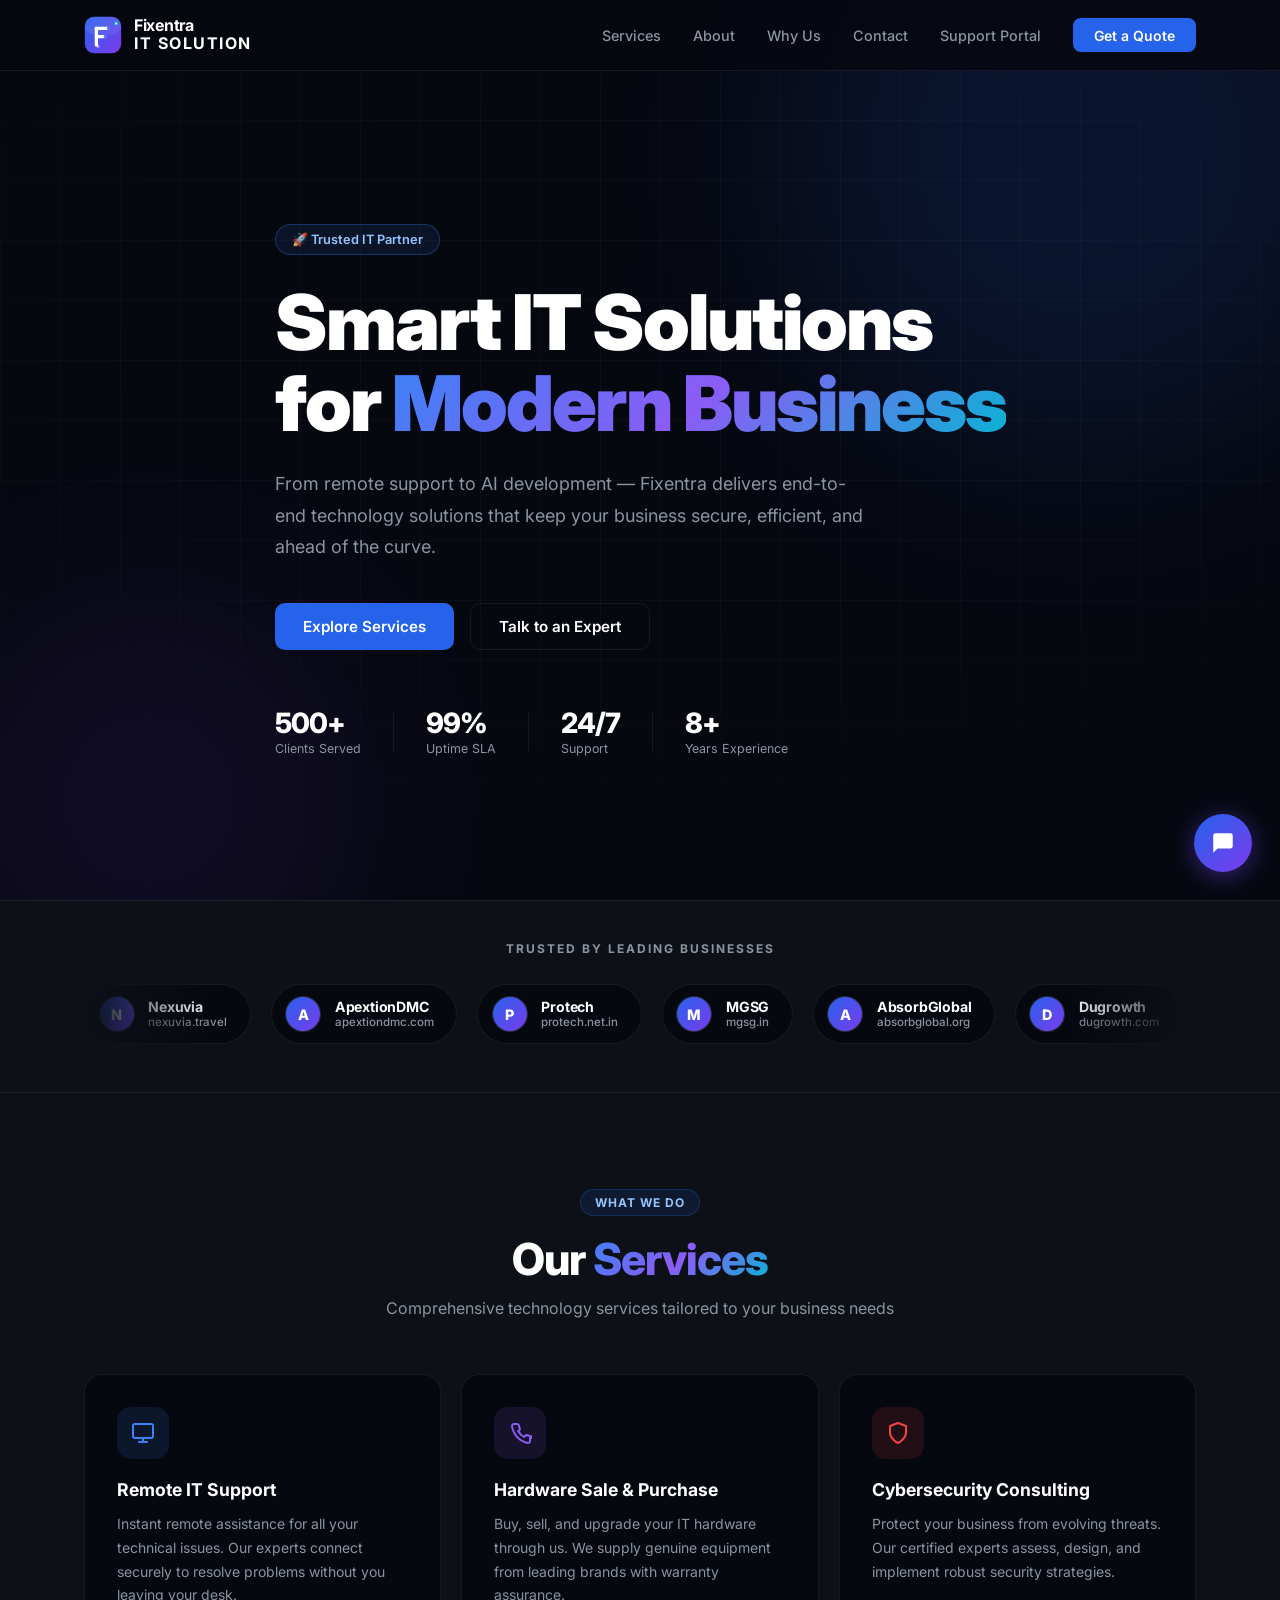
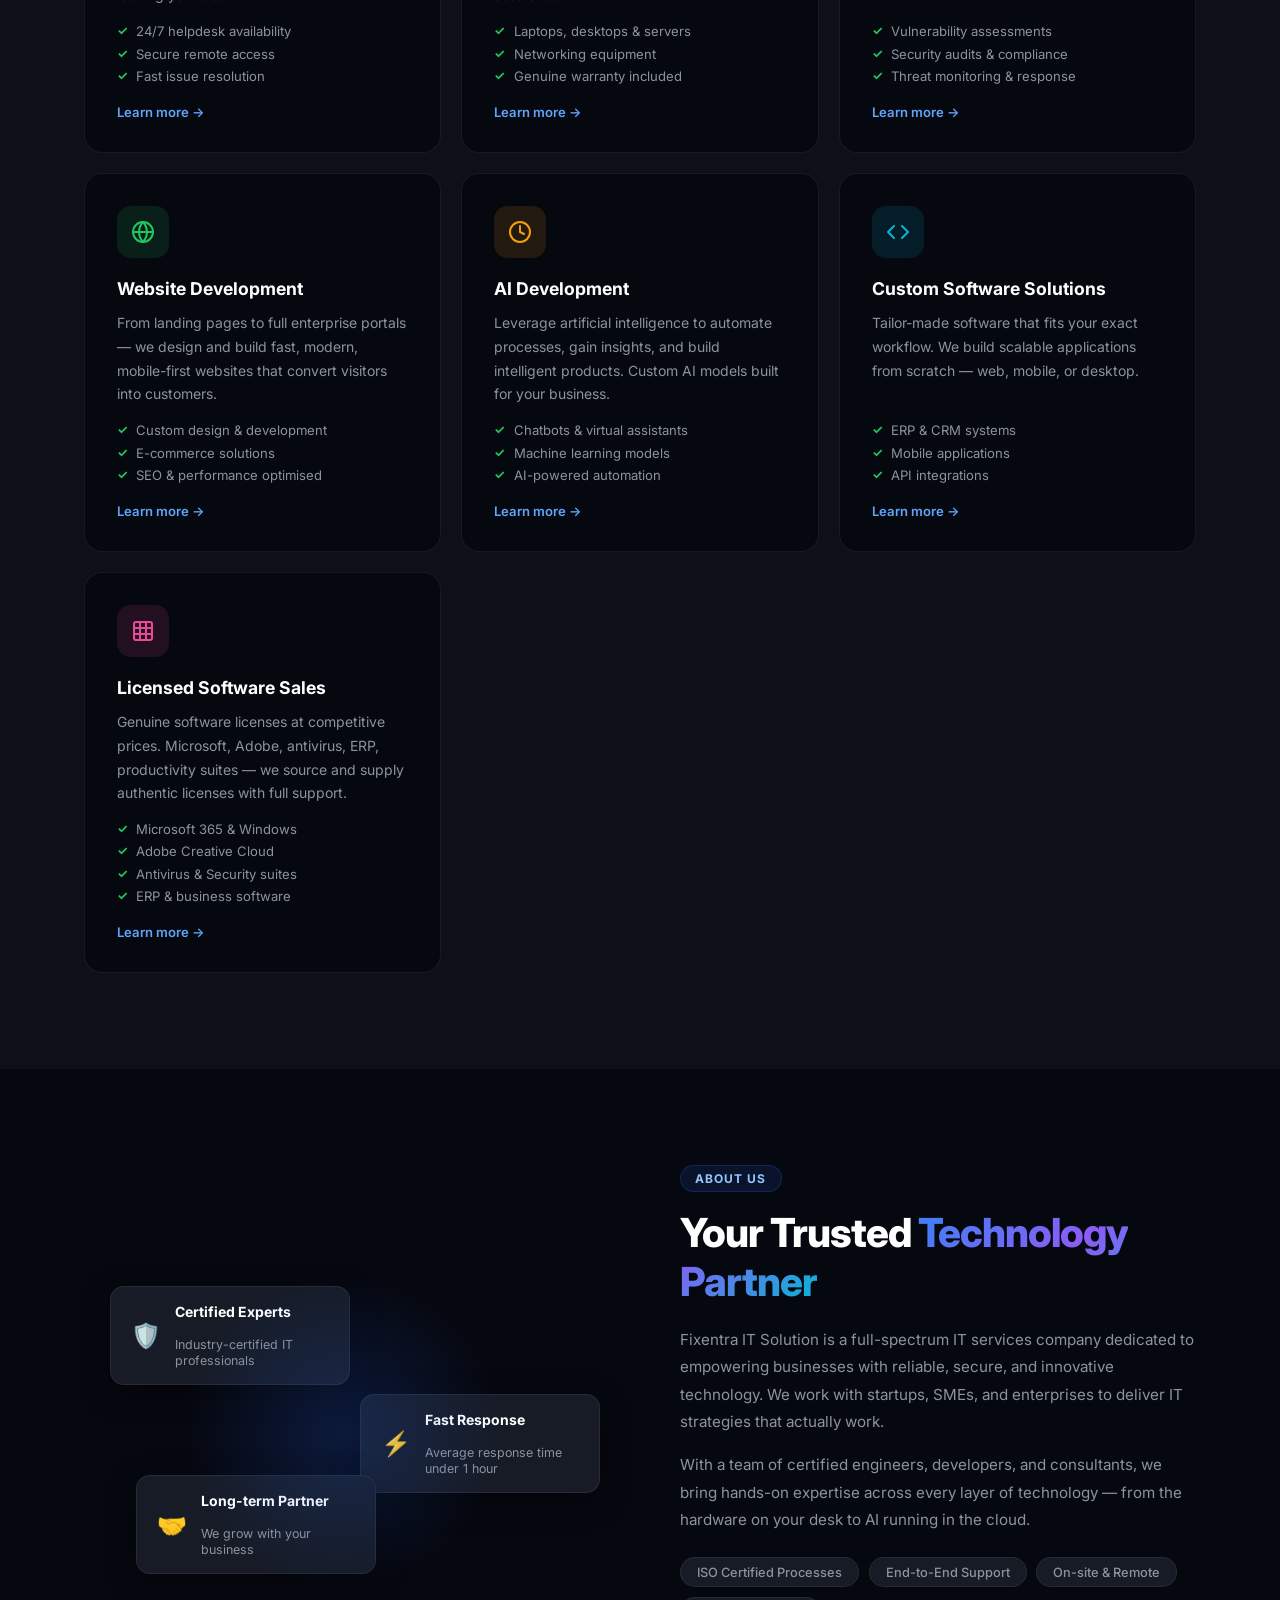
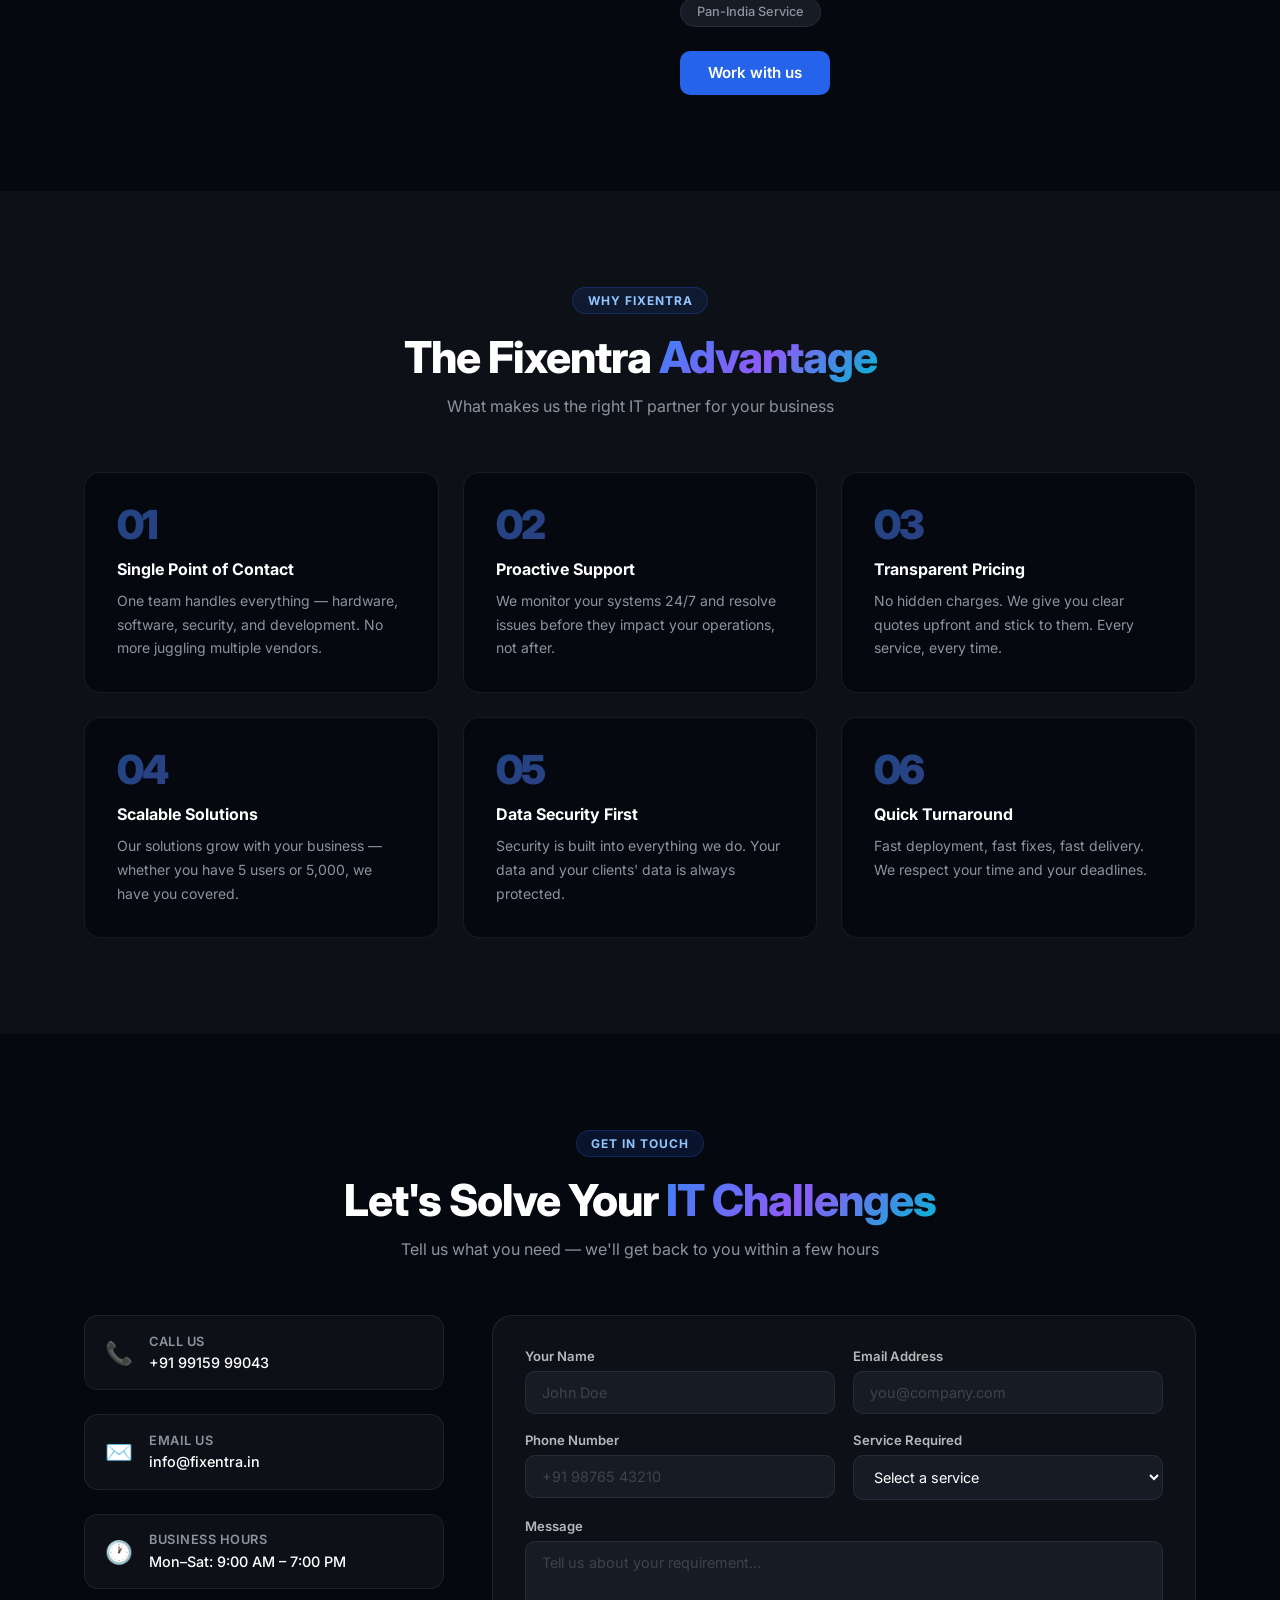
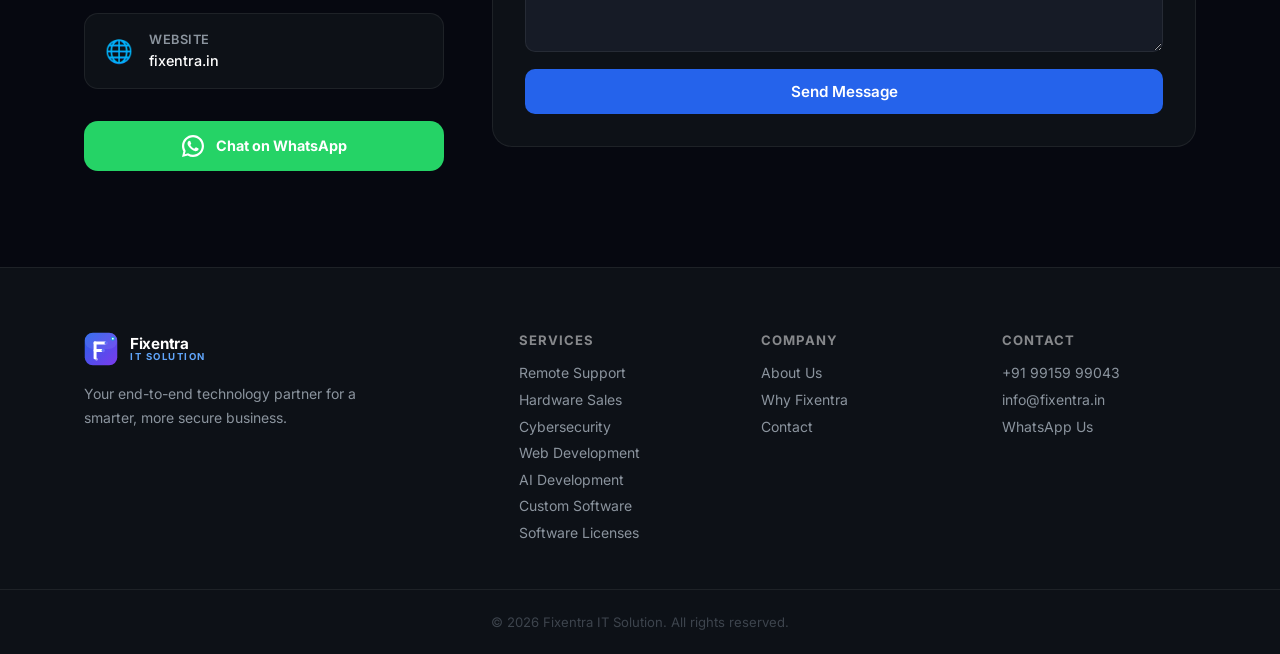
==== commit 11fa323f: "Add Fixi AI chatbot widget + Cloudflare Worker proxy - chatbot.css / chatbot.js: floating chat widge" ====
--- a/index.html
+++ b/index.html
@@ -485,5 +485,7 @@
 </footer>
 
 <script src="script.js"></script>
+<link rel="stylesheet" href="chatbot.css"/>
+<script src="chatbot.js"></script>
 </body>
 </html>
--- a/chatbot.css
+++ b/chatbot.css
@@ -0,0 +1,230 @@
+/* ── FIXENTRA CHATBOT WIDGET ─────────────────────────────────────────────── */
+
+.cb-btn {
+  position: fixed;
+  bottom: 1.75rem;
+  right: 1.75rem;
+  width: 58px;
+  height: 58px;
+  border-radius: 50%;
+  background: linear-gradient(135deg, #2563eb, #7c3aed);
+  border: none;
+  cursor: pointer;
+  display: flex;
+  align-items: center;
+  justify-content: center;
+  box-shadow: 0 4px 24px rgba(108,71,255,.45);
+  z-index: 9000;
+  transition: transform .2s, box-shadow .2s;
+}
+.cb-btn:hover { transform: scale(1.08); box-shadow: 0 6px 30px rgba(108,71,255,.6); }
+.cb-btn svg   { width: 26px; height: 26px; }
+.cb-btn .ico-chat  { display: block; }
+.cb-btn .ico-close { display: none; }
+.cb-btn.open .ico-chat  { display: none; }
+.cb-btn.open .ico-close { display: block; }
+
+/* Badge */
+.cb-badge {
+  position: absolute;
+  top: -2px; right: -2px;
+  width: 18px; height: 18px;
+  border-radius: 50%;
+  background: #22c55e;
+  border: 2px solid #0d0d0f;
+  display: none;
+}
+.cb-badge.show { display: block; }
+
+/* Window */
+.cb-window {
+  position: fixed;
+  bottom: 5.5rem;
+  right: 1.75rem;
+  width: 370px;
+  height: 520px;
+  background: #16161a;
+  border: 1px solid rgba(255,255,255,.07);
+  border-radius: 20px;
+  display: flex;
+  flex-direction: column;
+  z-index: 8999;
+  box-shadow: 0 24px 60px rgba(0,0,0,.55);
+  overflow: hidden;
+  transform-origin: bottom right;
+  animation: cbIn .22s ease;
+}
+.cb-window.hidden {
+  display: none;
+}
+@keyframes cbIn {
+  from { opacity:0; transform: scale(.92) translateY(12px); }
+  to   { opacity:1; transform: scale(1)  translateY(0); }
+}
+
+/* Header */
+.cb-header {
+  display: flex;
+  align-items: center;
+  gap: .75rem;
+  padding: 1rem 1.1rem;
+  background: linear-gradient(135deg,rgba(37,99,235,.12),rgba(124,58,237,.12));
+  border-bottom: 1px solid rgba(255,255,255,.07);
+  flex-shrink: 0;
+}
+.cb-avatar {
+  width: 38px; height: 38px;
+  border-radius: 50%;
+  background: linear-gradient(135deg,#2563eb,#7c3aed);
+  display: flex; align-items: center; justify-content: center;
+  flex-shrink: 0;
+}
+.cb-avatar svg { width: 20px; height: 20px; fill: white; }
+.cb-hinfo { flex: 1; }
+.cb-hname   { font-size: .88rem; font-weight: 700; color: #fff; }
+.cb-hstatus {
+  font-size: .7rem; color: #22c55e;
+  display: flex; align-items: center; gap: .35rem; margin-top: .1rem;
+}
+.cb-hstatus::before {
+  content: '';
+  width: 6px; height: 6px;
+  border-radius: 50%; background: #22c55e;
+  display: inline-block;
+  animation: cbPulseGreen 2s infinite;
+}
+@keyframes cbPulseGreen {
+  0%,100% { opacity:1; } 50% { opacity:.4; }
+}
+.cb-close {
+  background: rgba(255,255,255,.06);
+  border: 1px solid rgba(255,255,255,.08);
+  border-radius: 8px;
+  color: #888; cursor: pointer;
+  font-size: 1.15rem;
+  width: 28px; height: 28px;
+  display: flex; align-items: center; justify-content: center;
+  transition: color .2s, background .2s;
+}
+.cb-close:hover { color: #fff; background: rgba(255,255,255,.1); }
+
+/* Messages */
+.cb-messages {
+  flex: 1;
+  overflow-y: auto;
+  padding: 1rem;
+  display: flex;
+  flex-direction: column;
+  gap: .75rem;
+}
+.cb-messages::-webkit-scrollbar { width: 3px; }
+.cb-messages::-webkit-scrollbar-thumb { background: #2a2a32; border-radius: 2px; }
+
+.cb-msg { display: flex; max-width: 88%; }
+.cb-msg.user { align-self: flex-end; flex-direction: row-reverse; }
+.cb-msg.bot  { align-self: flex-start; }
+
+.cb-bubble {
+  padding: .6rem .9rem;
+  border-radius: 14px;
+  font-size: .82rem;
+  line-height: 1.6;
+  word-break: break-word;
+}
+.cb-msg.user .cb-bubble {
+  background: #6c47ff;
+  color: #fff;
+  border-bottom-right-radius: 3px;
+}
+.cb-msg.bot .cb-bubble {
+  background: #1e1e24;
+  color: rgba(255,255,255,.87);
+  border: 1px solid rgba(255,255,255,.06);
+  border-bottom-left-radius: 3px;
+}
+
+/* Typing indicator */
+.cb-typing-wrap { align-self: flex-start; }
+.cb-typing {
+  display: flex; gap: 4px; align-items: center;
+  padding: .65rem .9rem;
+  background: #1e1e24;
+  border: 1px solid rgba(255,255,255,.06);
+  border-radius: 14px;
+  border-bottom-left-radius: 3px;
+}
+.cb-dot {
+  width: 6px; height: 6px;
+  border-radius: 50%; background: #666;
+  animation: cbBounce 1.3s infinite;
+}
+.cb-dot:nth-child(2) { animation-delay: .15s; }
+.cb-dot:nth-child(3) { animation-delay: .3s; }
+@keyframes cbBounce {
+  0%,100% { transform: translateY(0); opacity: .4; }
+  50%      { transform: translateY(-4px); opacity: 1; }
+}
+
+/* Suggestions */
+.cb-suggestions {
+  display: flex; flex-wrap: wrap; gap: .4rem;
+  padding: 0 1rem .65rem;
+  flex-shrink: 0;
+}
+.cb-chip {
+  padding: .28rem .75rem;
+  border-radius: 20px;
+  border: 1px solid rgba(108,71,255,.4);
+  background: rgba(108,71,255,.1);
+  color: #a78bfa;
+  font-size: .72rem;
+  cursor: pointer;
+  transition: all .2s;
+  font-family: inherit;
+}
+.cb-chip:hover { background: rgba(108,71,255,.25); border-color: #6c47ff; color: #fff; }
+
+/* Input */
+.cb-input-row {
+  display: flex; gap: .5rem;
+  padding: .7rem 1rem;
+  border-top: 1px solid rgba(255,255,255,.07);
+  flex-shrink: 0;
+}
+.cb-input {
+  flex: 1;
+  background: #1e1e24;
+  border: 1px solid rgba(255,255,255,.07);
+  border-radius: 10px;
+  color: #fff;
+  font-family: inherit;
+  font-size: .82rem;
+  padding: .55rem .85rem;
+  outline: none;
+  transition: border-color .2s;
+}
+.cb-input:focus { border-color: #6c47ff; }
+.cb-input::placeholder { color: #3a3a44; }
+.cb-send {
+  width: 36px; height: 36px;
+  border-radius: 10px;
+  background: #6c47ff;
+  border: none; cursor: pointer;
+  display: flex; align-items: center; justify-content: center;
+  transition: background .2s, transform .1s;
+  flex-shrink: 0;
+}
+.cb-send:hover   { background: #7d5bff; }
+.cb-send:active  { transform: scale(.94); }
+.cb-send:disabled { background: #333; cursor: not-allowed; }
+.cb-send svg {
+  width: 15px; height: 15px;
+  stroke: white; fill: none;
+  stroke-width: 2; stroke-linecap: round; stroke-linejoin: round;
+}
+
+/* Mobile */
+@media (max-width: 440px) {
+  .cb-window { width: calc(100vw - 2rem); right: 1rem; bottom: 5.5rem; height: 72vh; }
+  .cb-btn    { bottom: 1.25rem; right: 1.25rem; }
+}
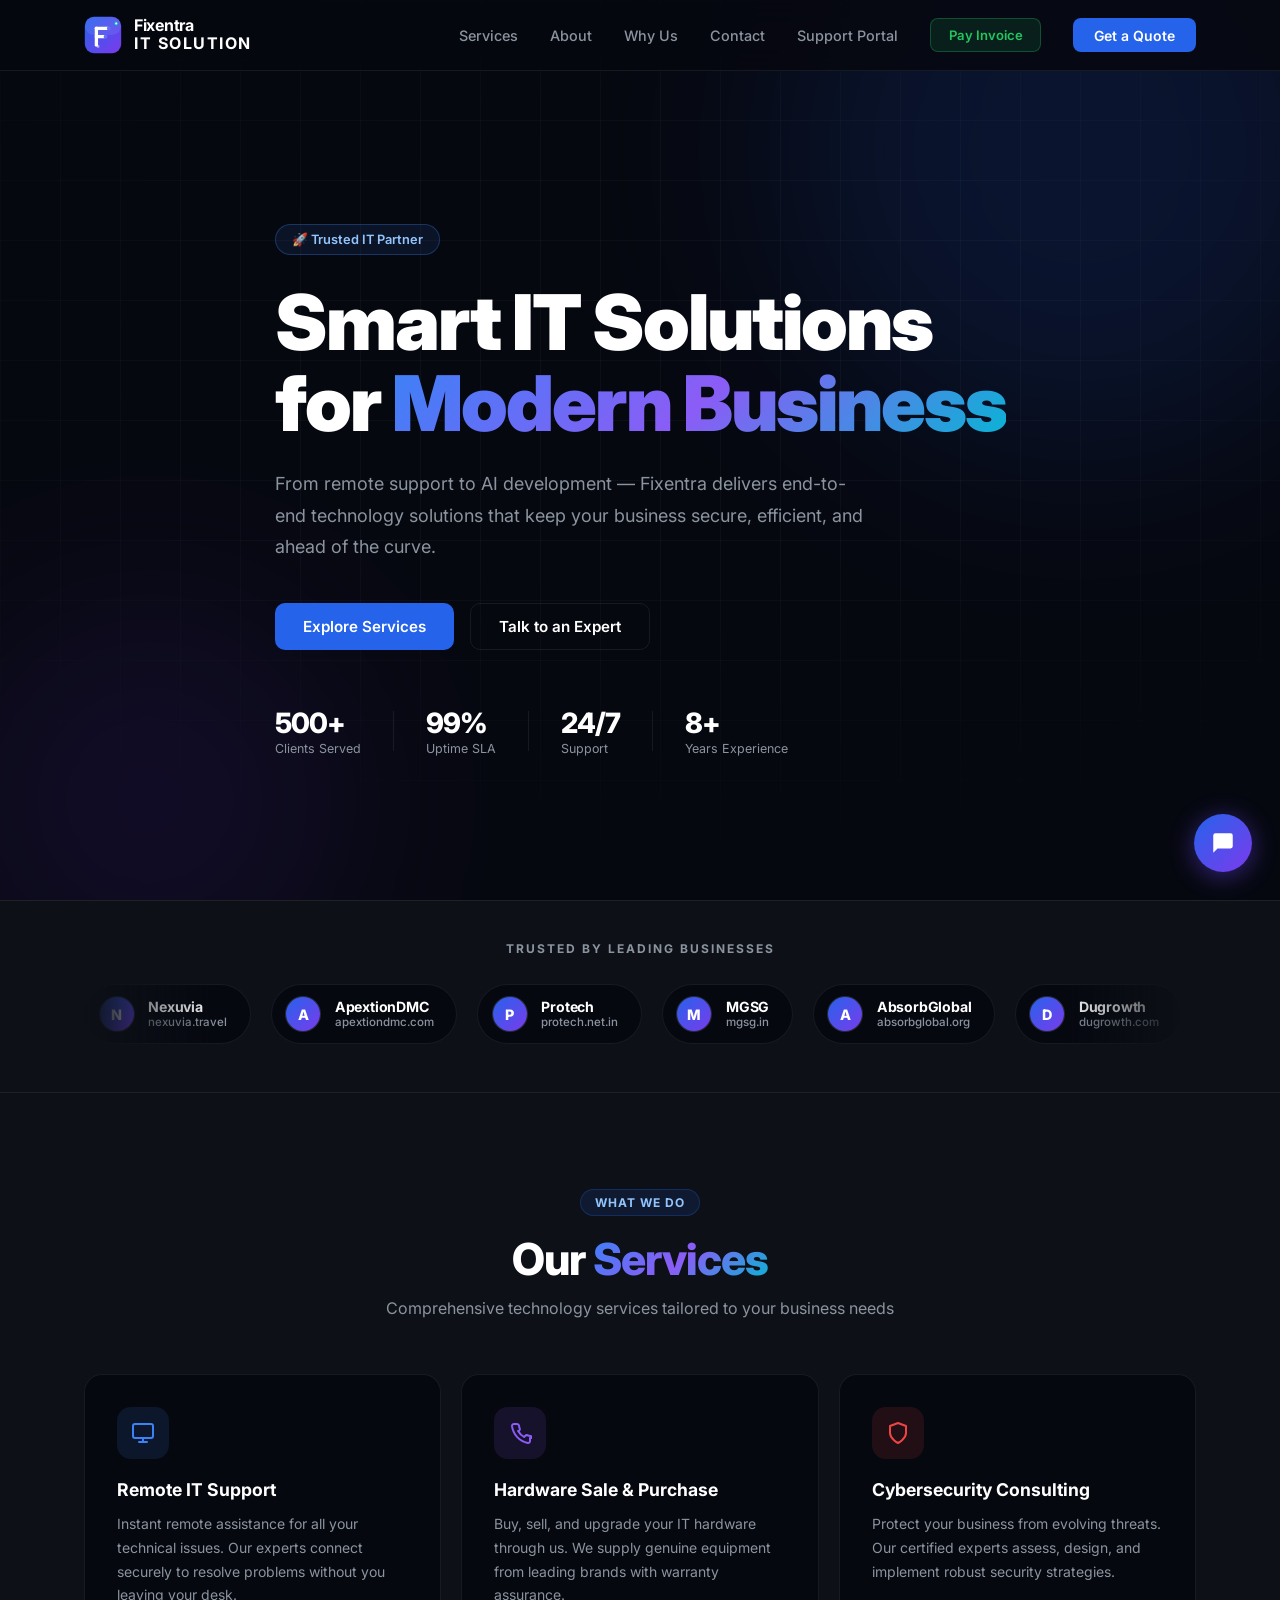
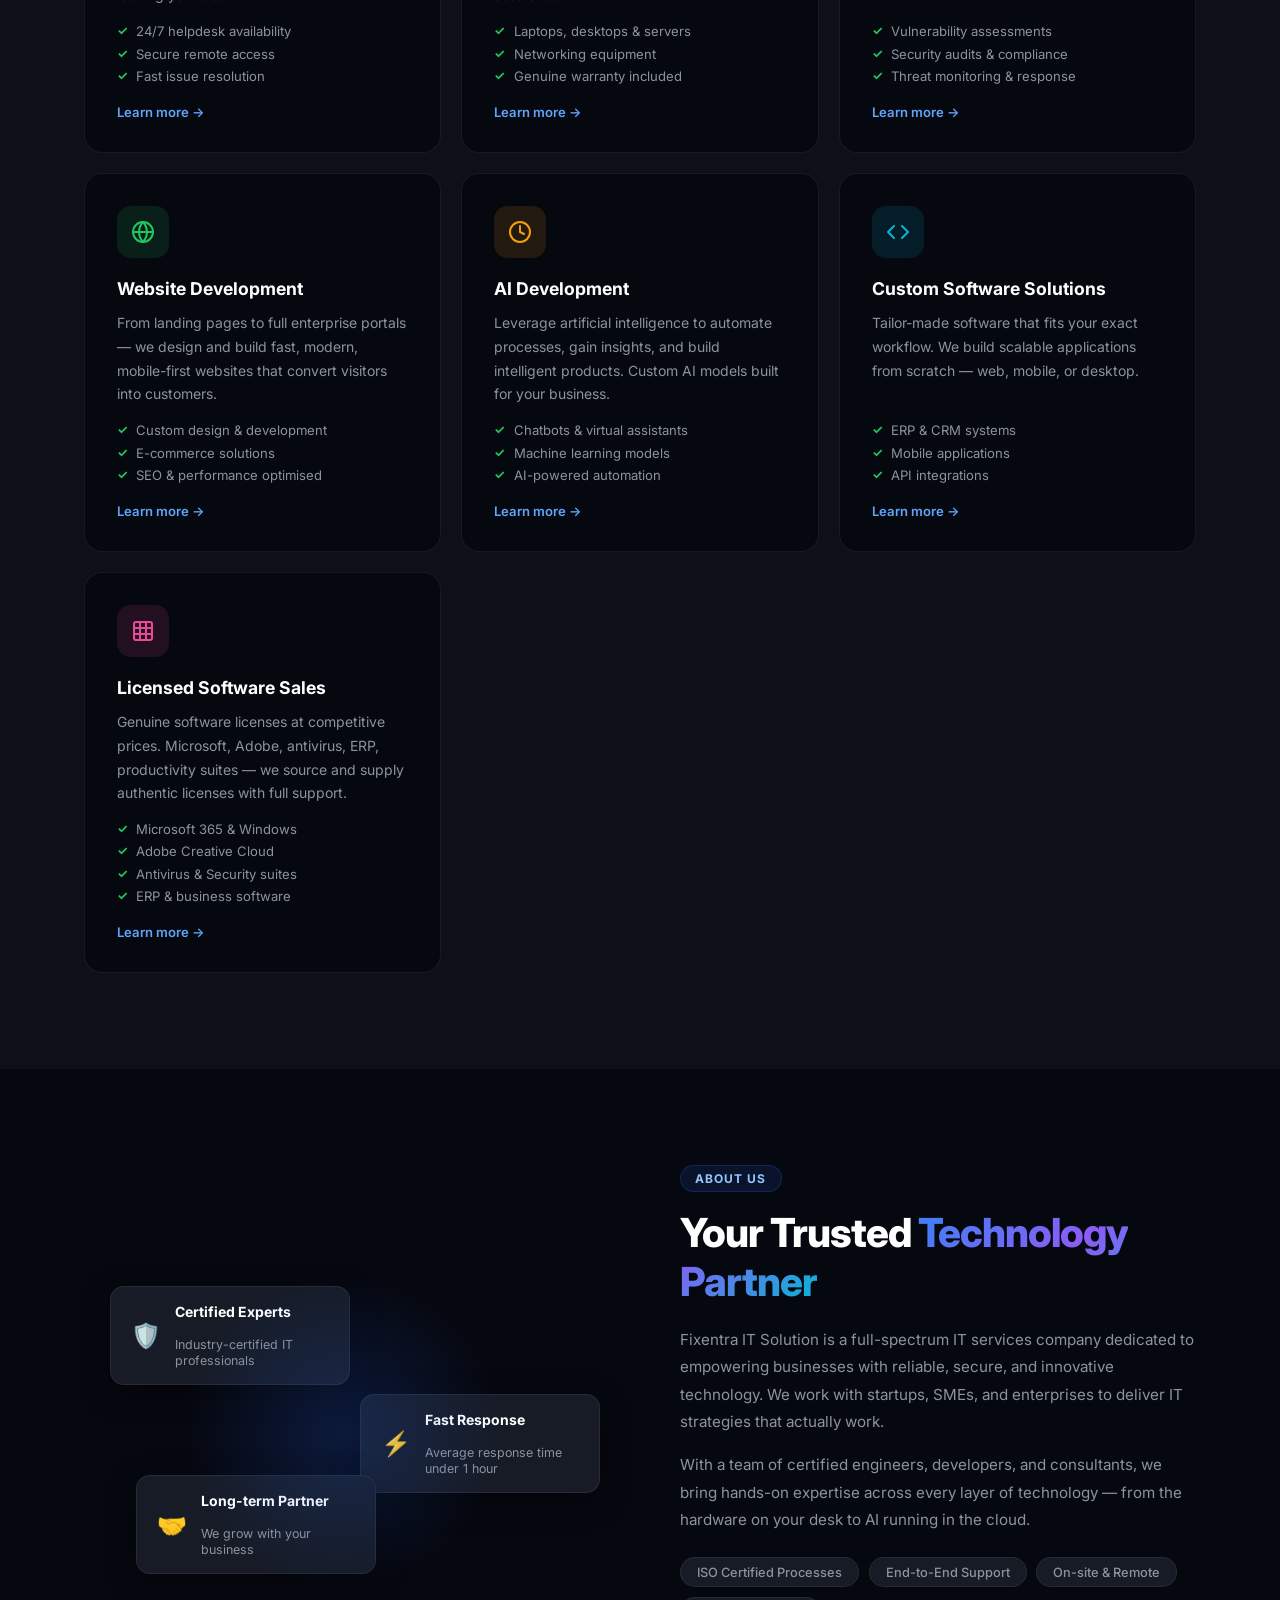
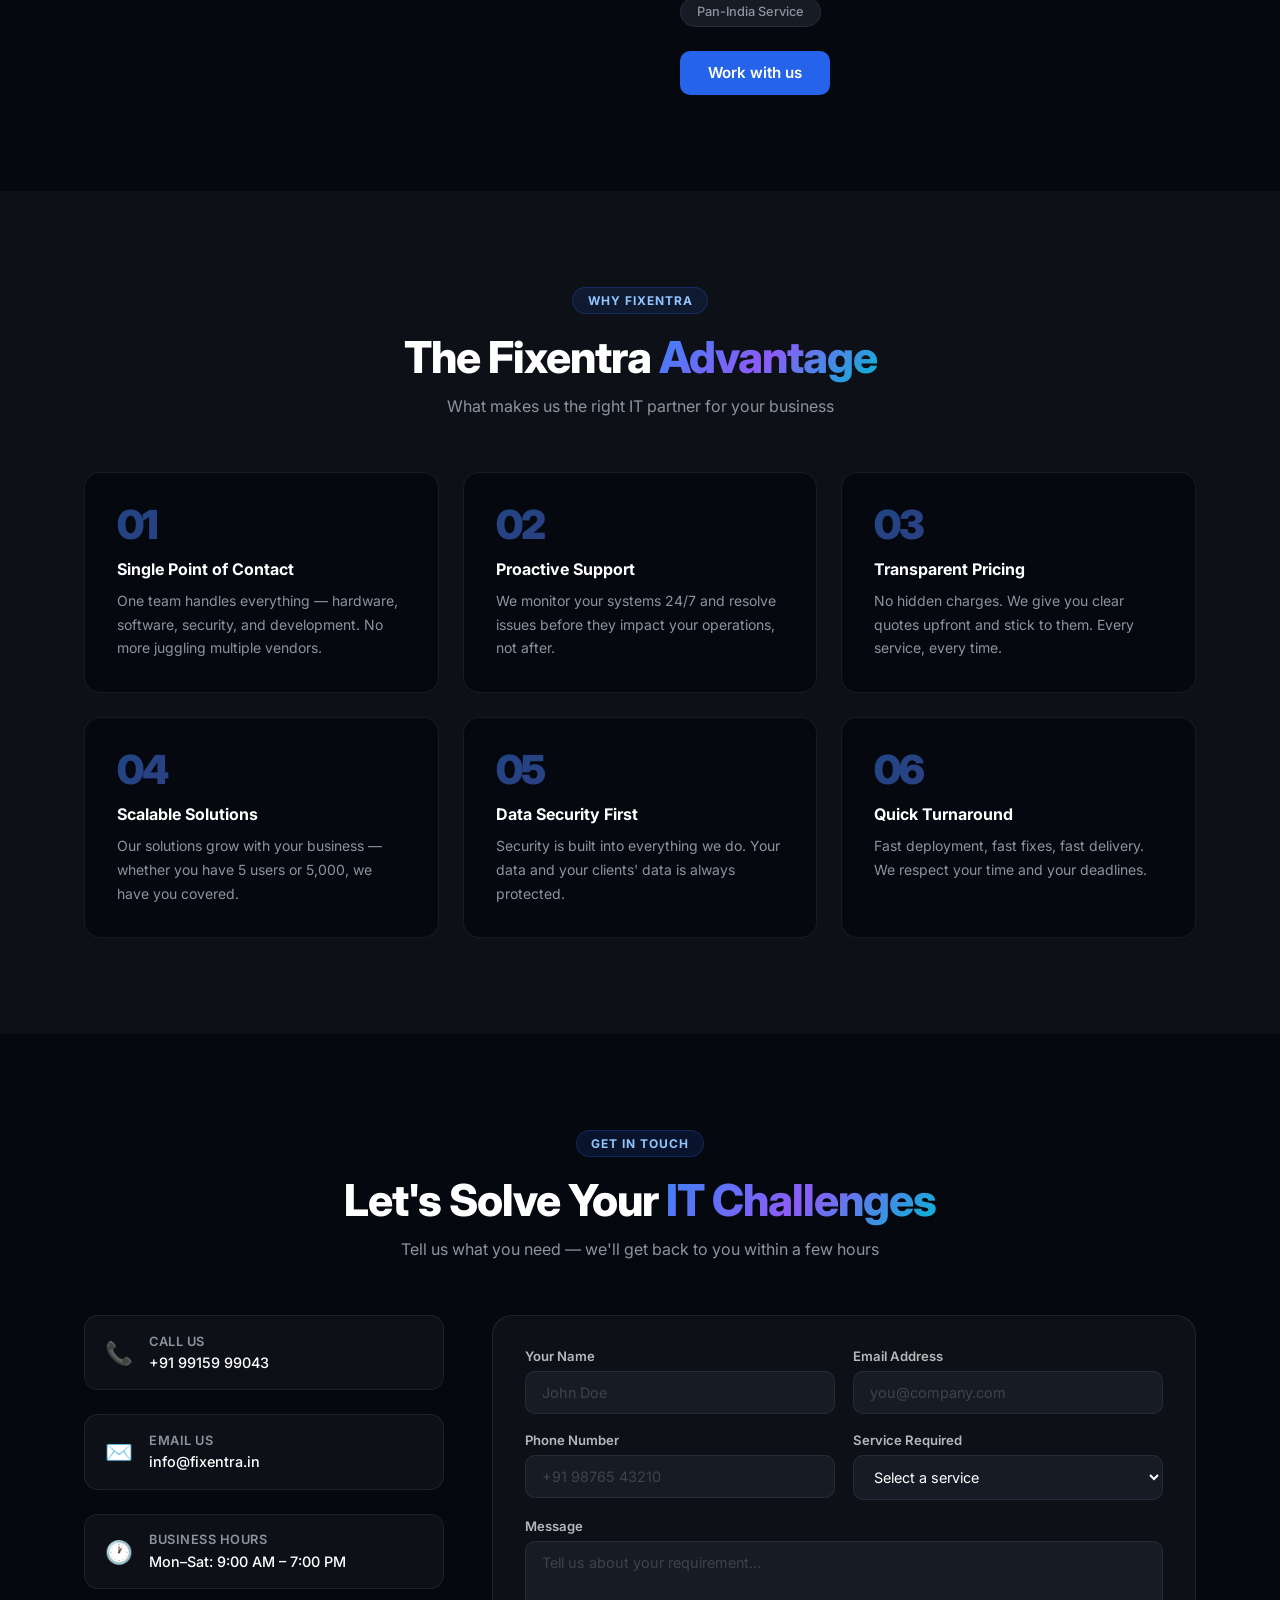
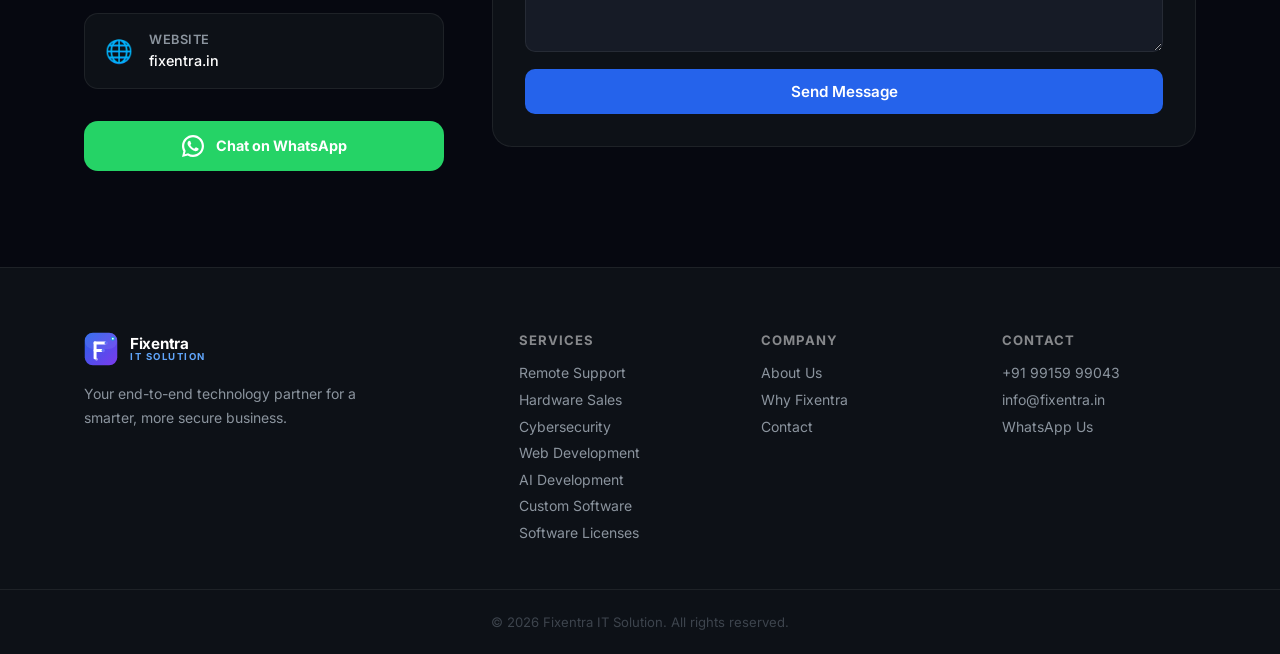
==== commit 03a29726: "Add invoice & payment gateway (Razorpay) — UI ready, keys pending - Invoices view in ticket portal (" ====
--- a/index.html
+++ b/index.html
@@ -47,6 +47,7 @@
       <li><a href="#contact">Contact</a></li>
       <li><a href="tickets.html">Support Portal</a></li>
     </ul>
+    <a href="tickets.html" class="nav-pay-btn" id="nav-pay-btn">Pay Invoice</a>
     <a href="#contact" class="nav-cta">Get a Quote</a>
     <button class="hamburger" id="hamburger">
       <span></span><span></span><span></span>
@@ -59,6 +60,7 @@
     <a href="#contact"  class="mob-link">Contact</a>
     <a href="#contact"  class="mob-link cta-mob">Get a Quote</a>
     <a href="tickets.html" class="mob-link">Support Portal</a>
+    <a href="tickets.html" class="mob-link" style="color:#22c55e">Pay Invoice</a>
   </div>
 </nav>
 
--- a/style.css
+++ b/style.css
@@ -76,6 +76,14 @@
 }
 .nav-links a:hover { color: var(--white); }
 
+.nav-pay-btn {
+  padding: .5rem 1.1rem; background: rgba(34,197,94,.12); color: #22c55e;
+  text-decoration: none; border-radius: 8px; font-size: .82rem;
+  font-weight: 600; border: 1px solid rgba(34,197,94,.3); flex-shrink: 0;
+  transition: all .2s;
+}
+.nav-pay-btn:hover { background: rgba(34,197,94,.22); transform: translateY(-1px); }
+
 .nav-cta {
   padding: .55rem 1.3rem; background: var(--accent); color: white;
   text-decoration: none; border-radius: 8px; font-size: .875rem;
@@ -482,7 +490,7 @@
 }
 
 @media (max-width: 768px) {
-  .nav-links, .nav-cta { display: none; }
+  .nav-links, .nav-cta, .nav-pay-btn { display: none; }
   .hamburger { display: flex; margin-left: auto; }
   .section { padding: 4rem 0; }
   .hero h1 { font-size: clamp(2.2rem, 8vw, 3rem); }
